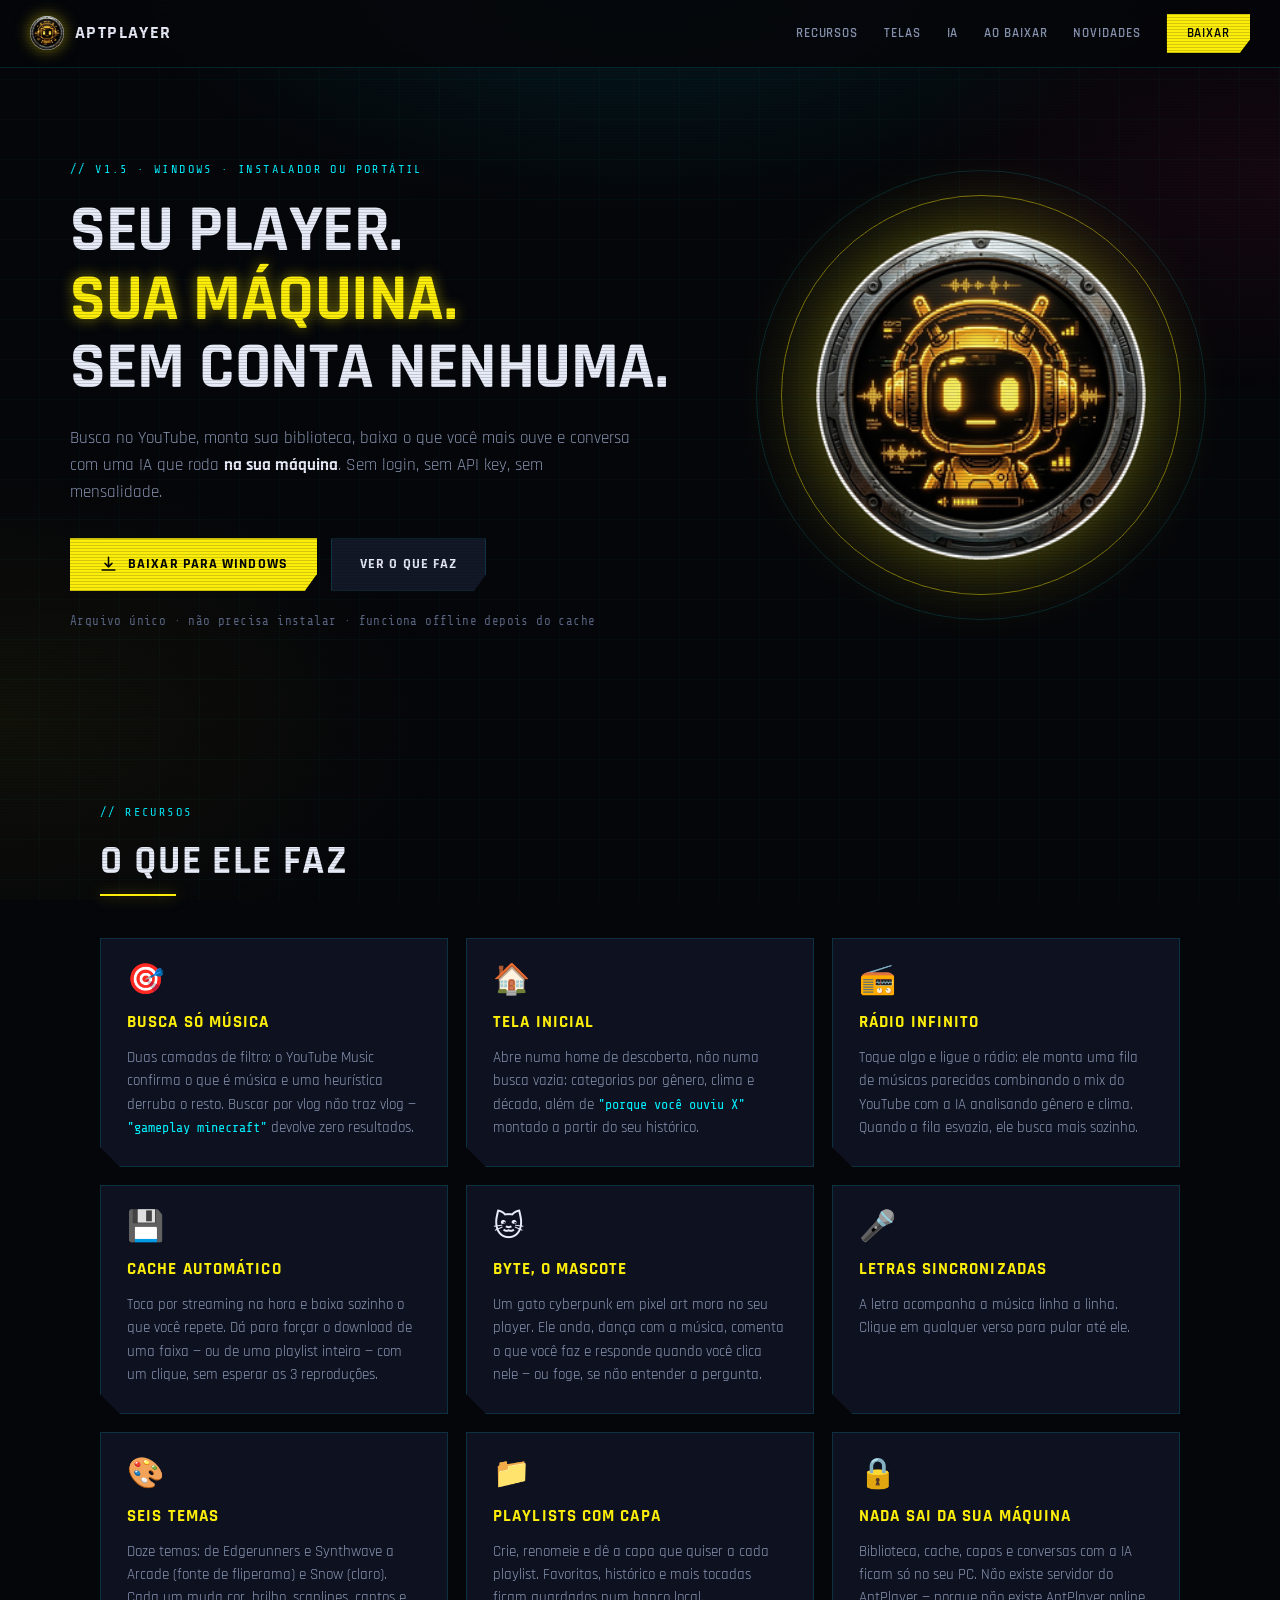
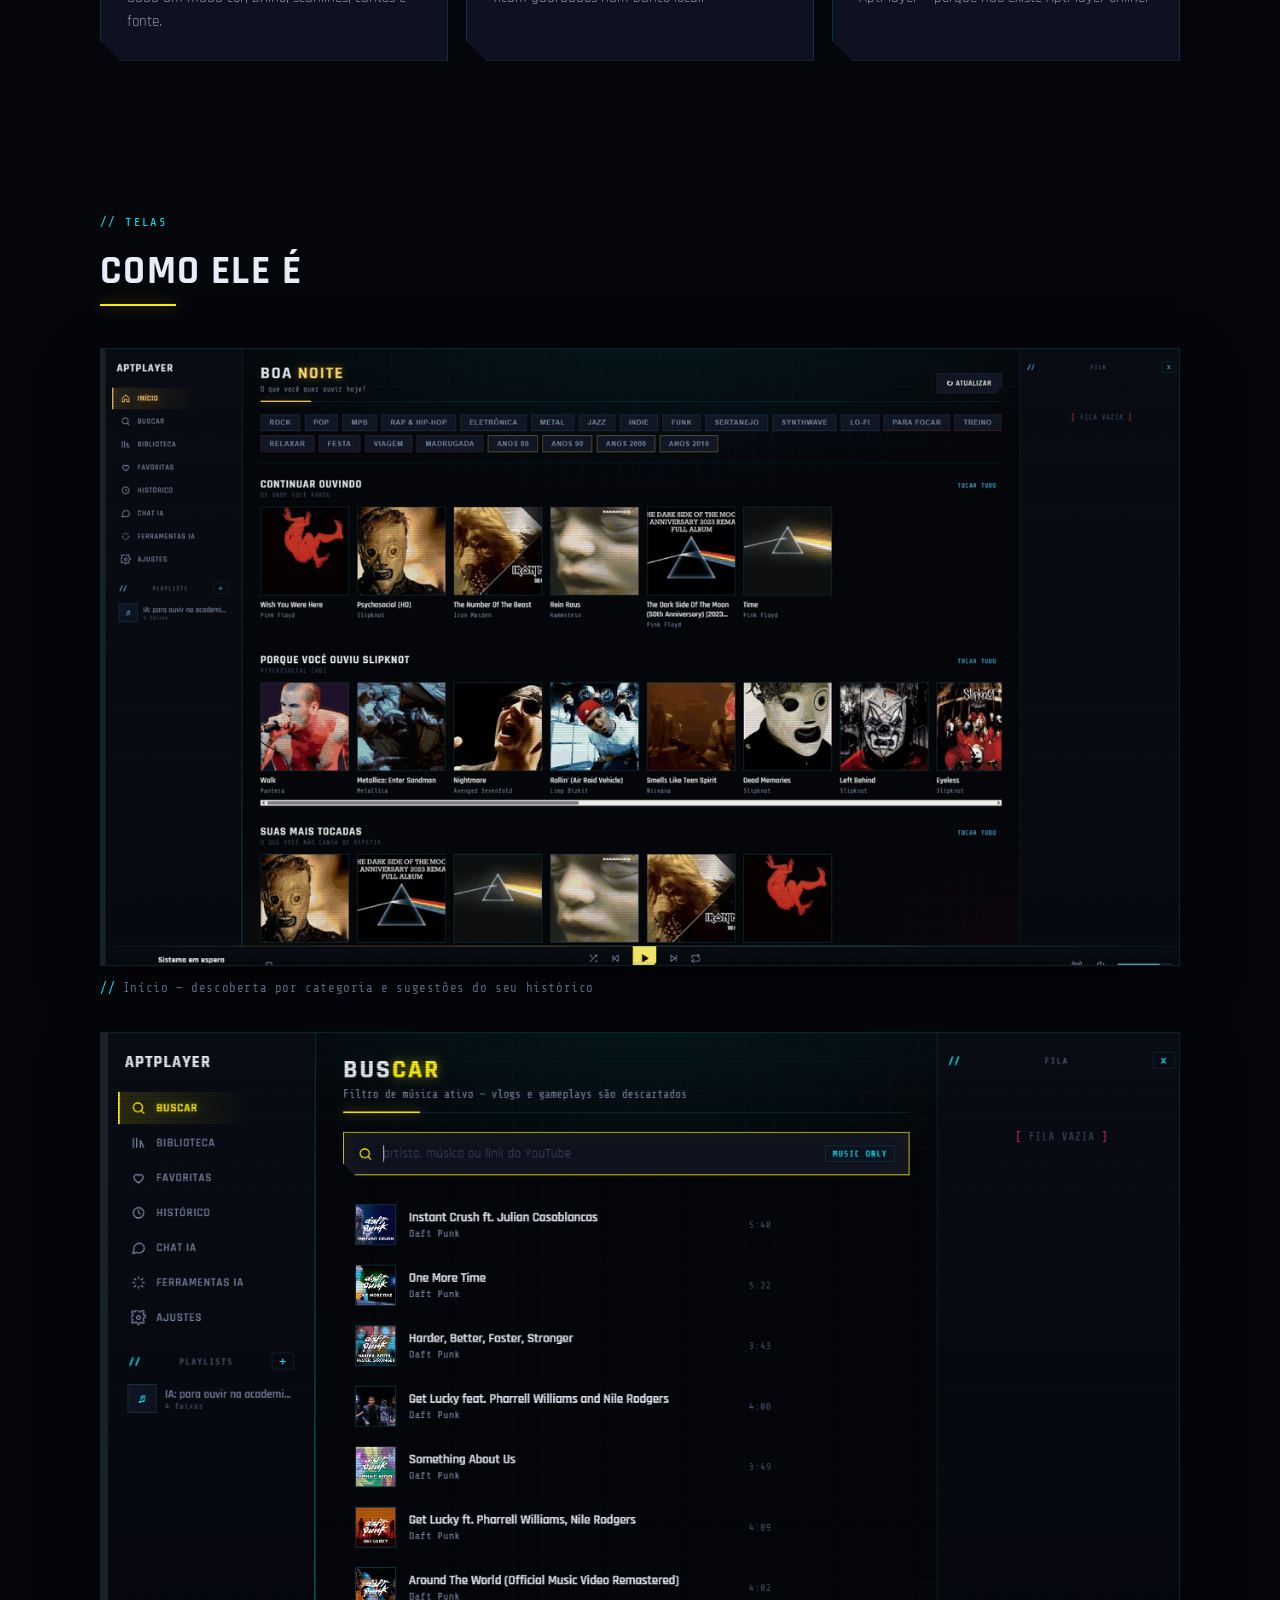
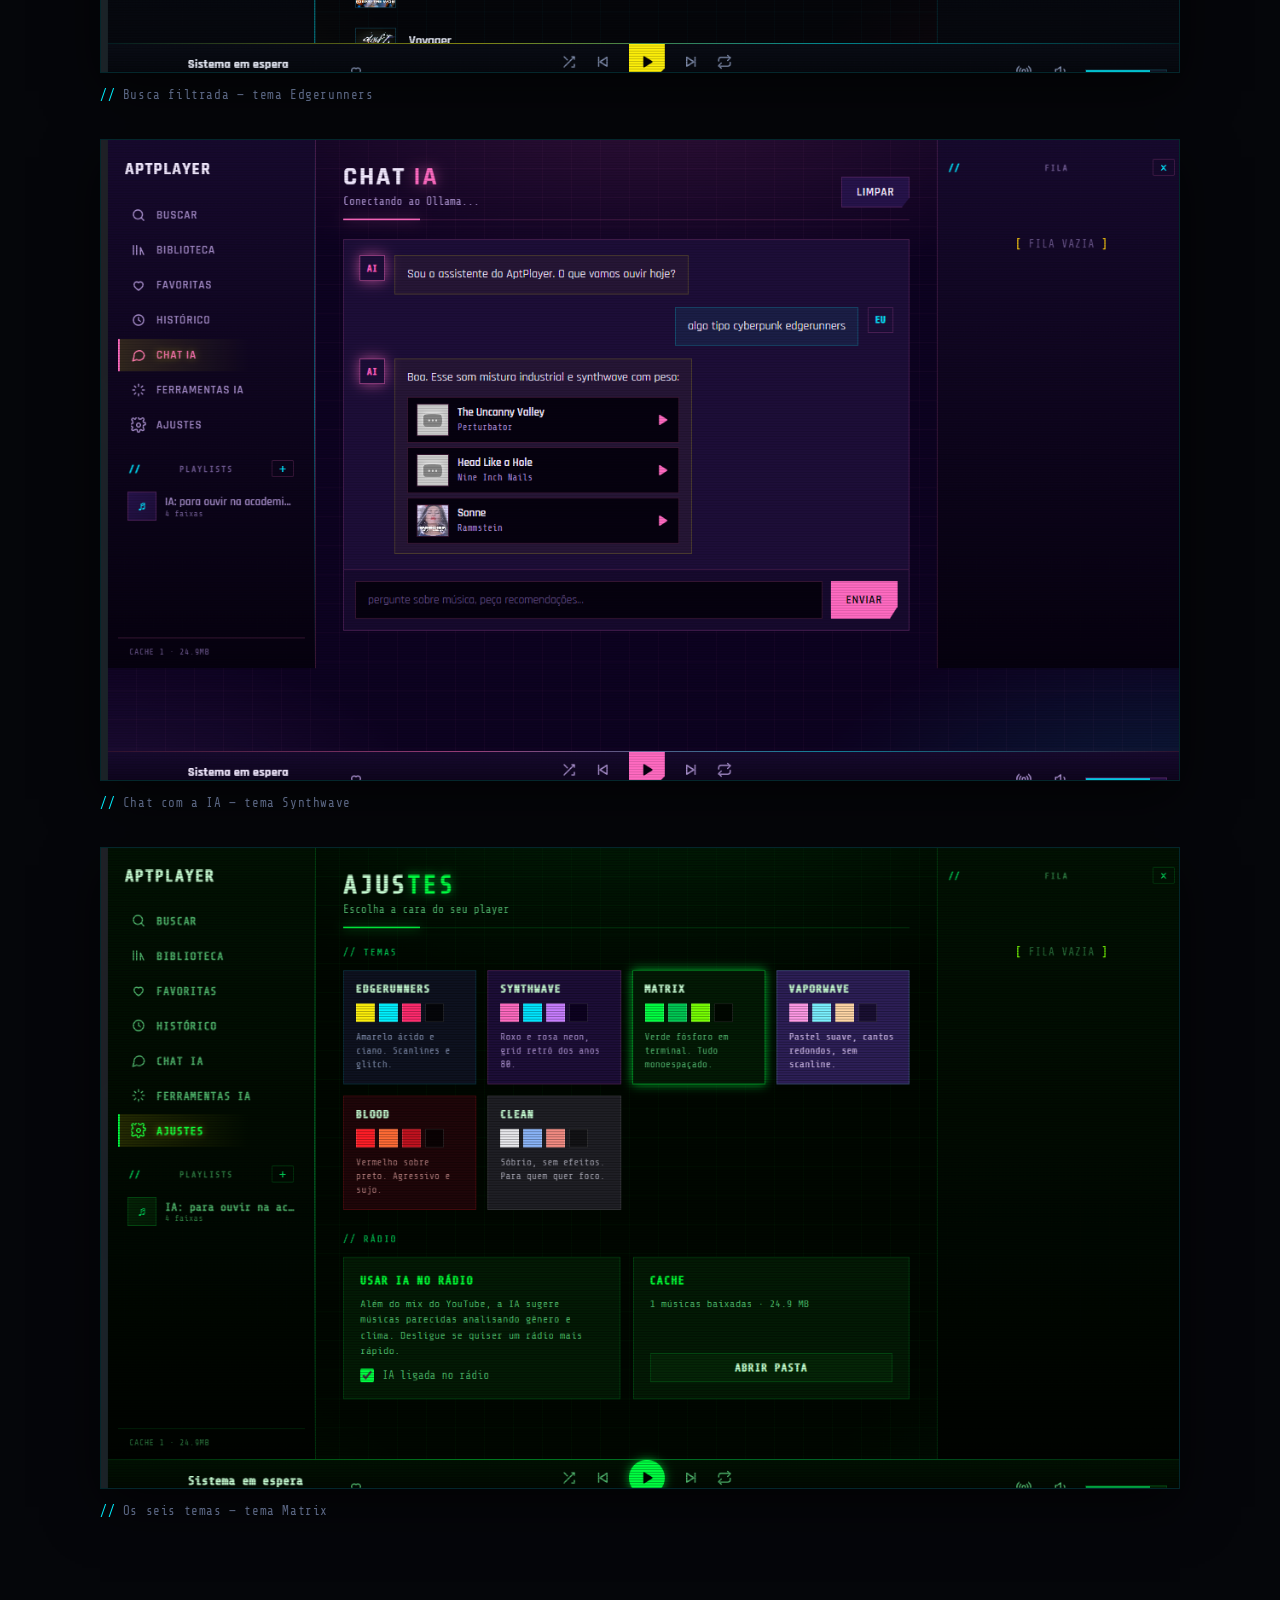
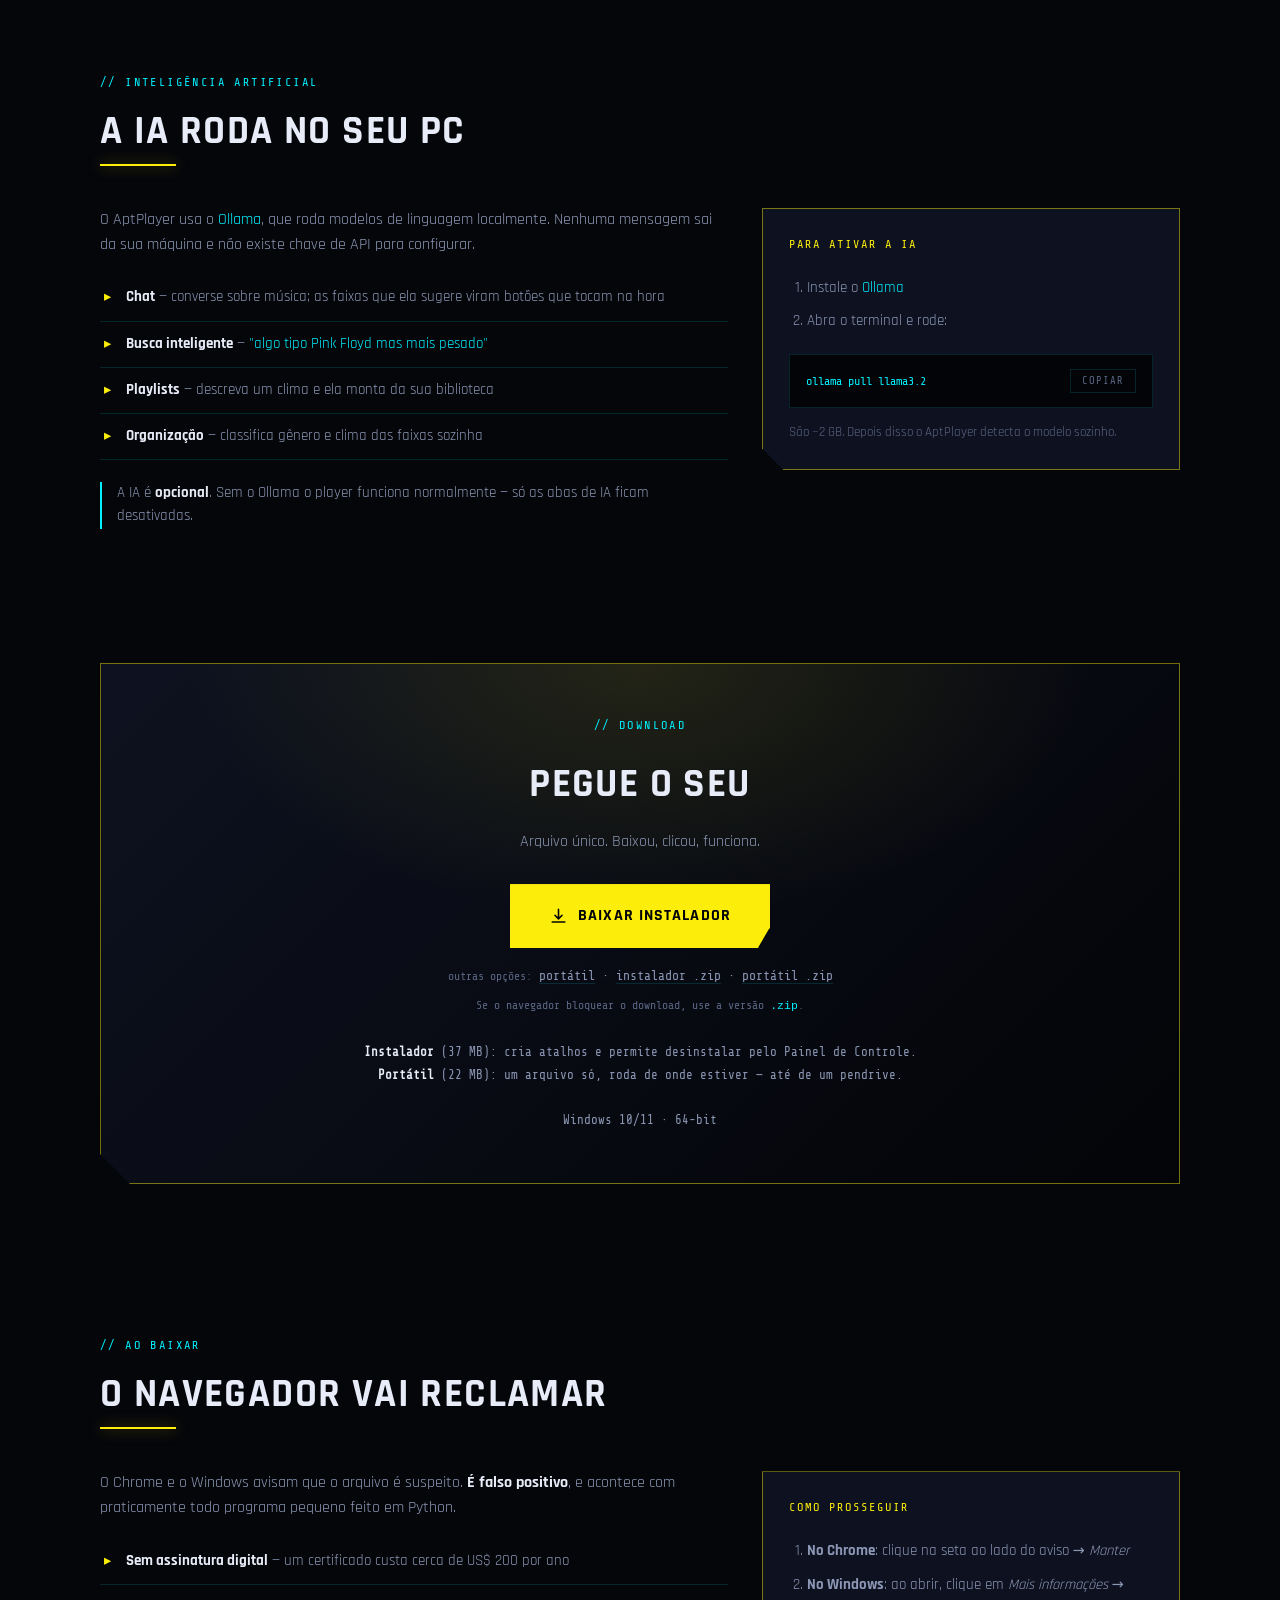
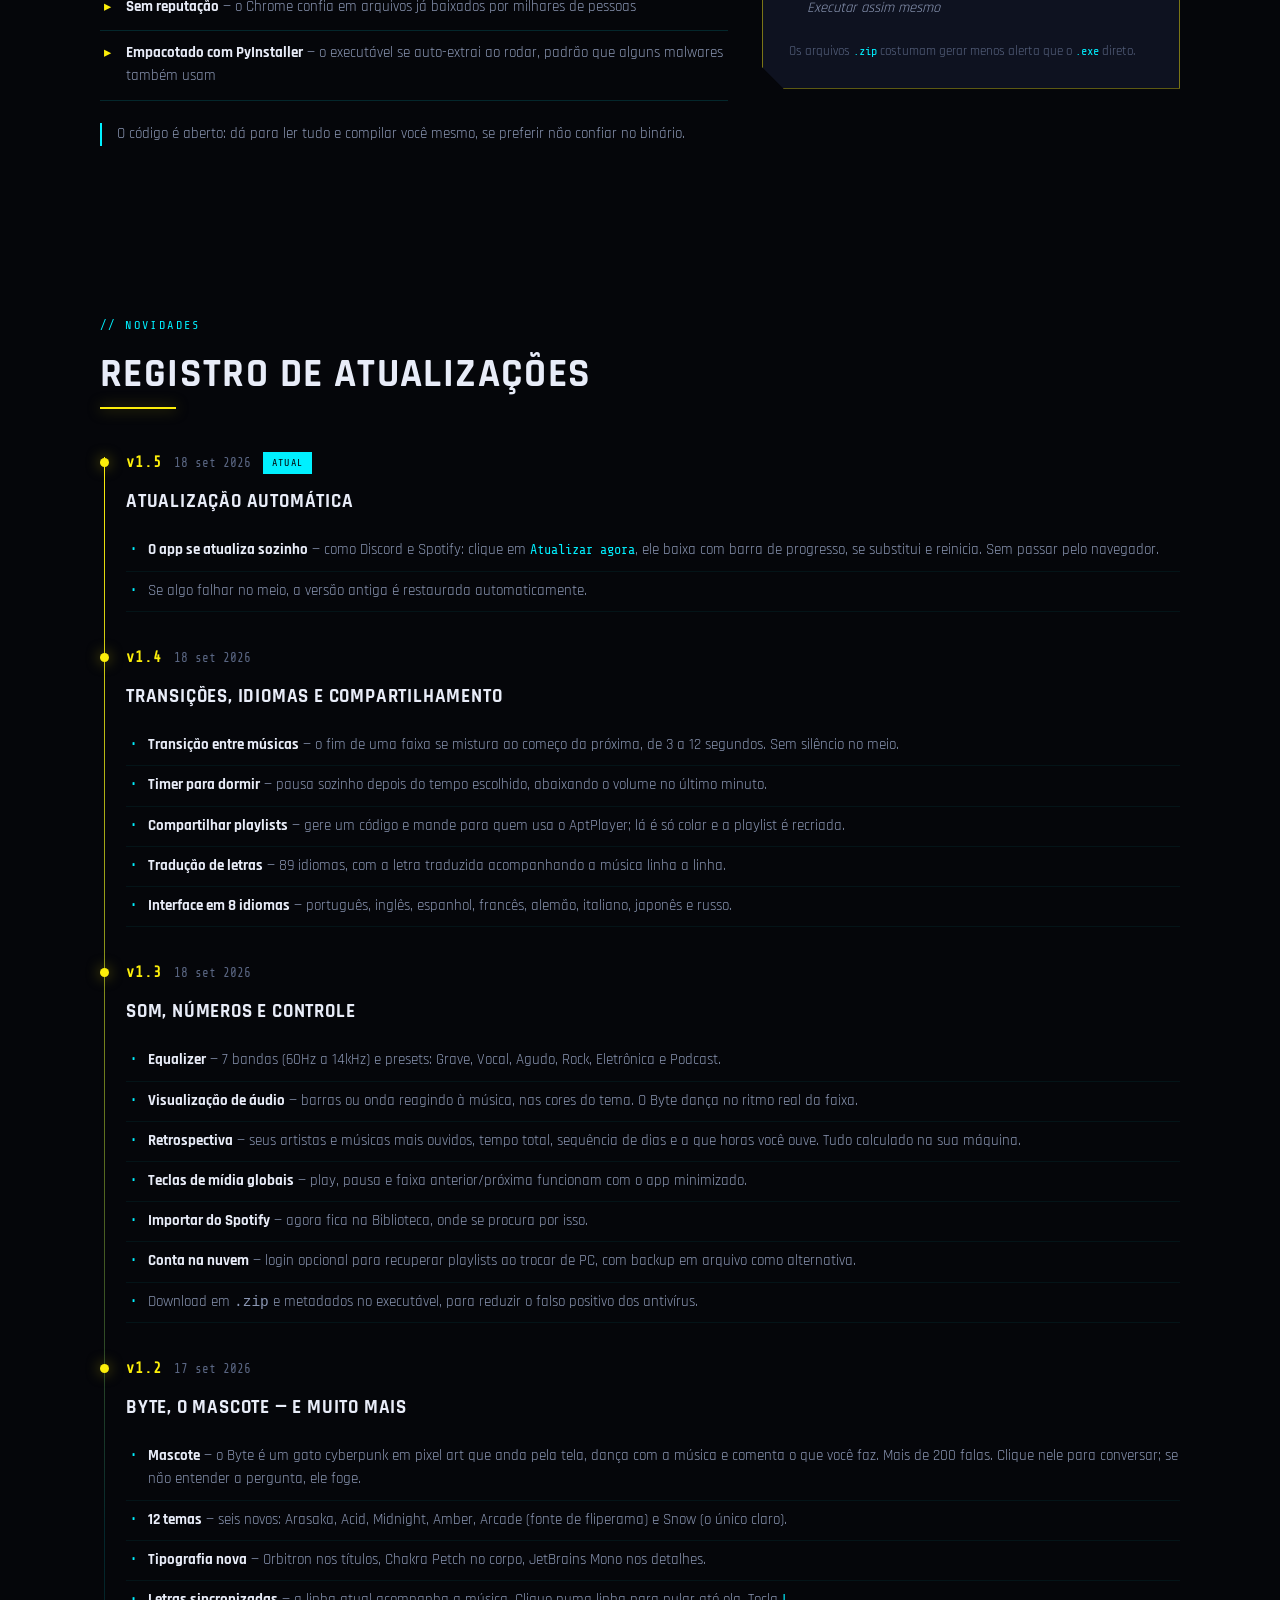
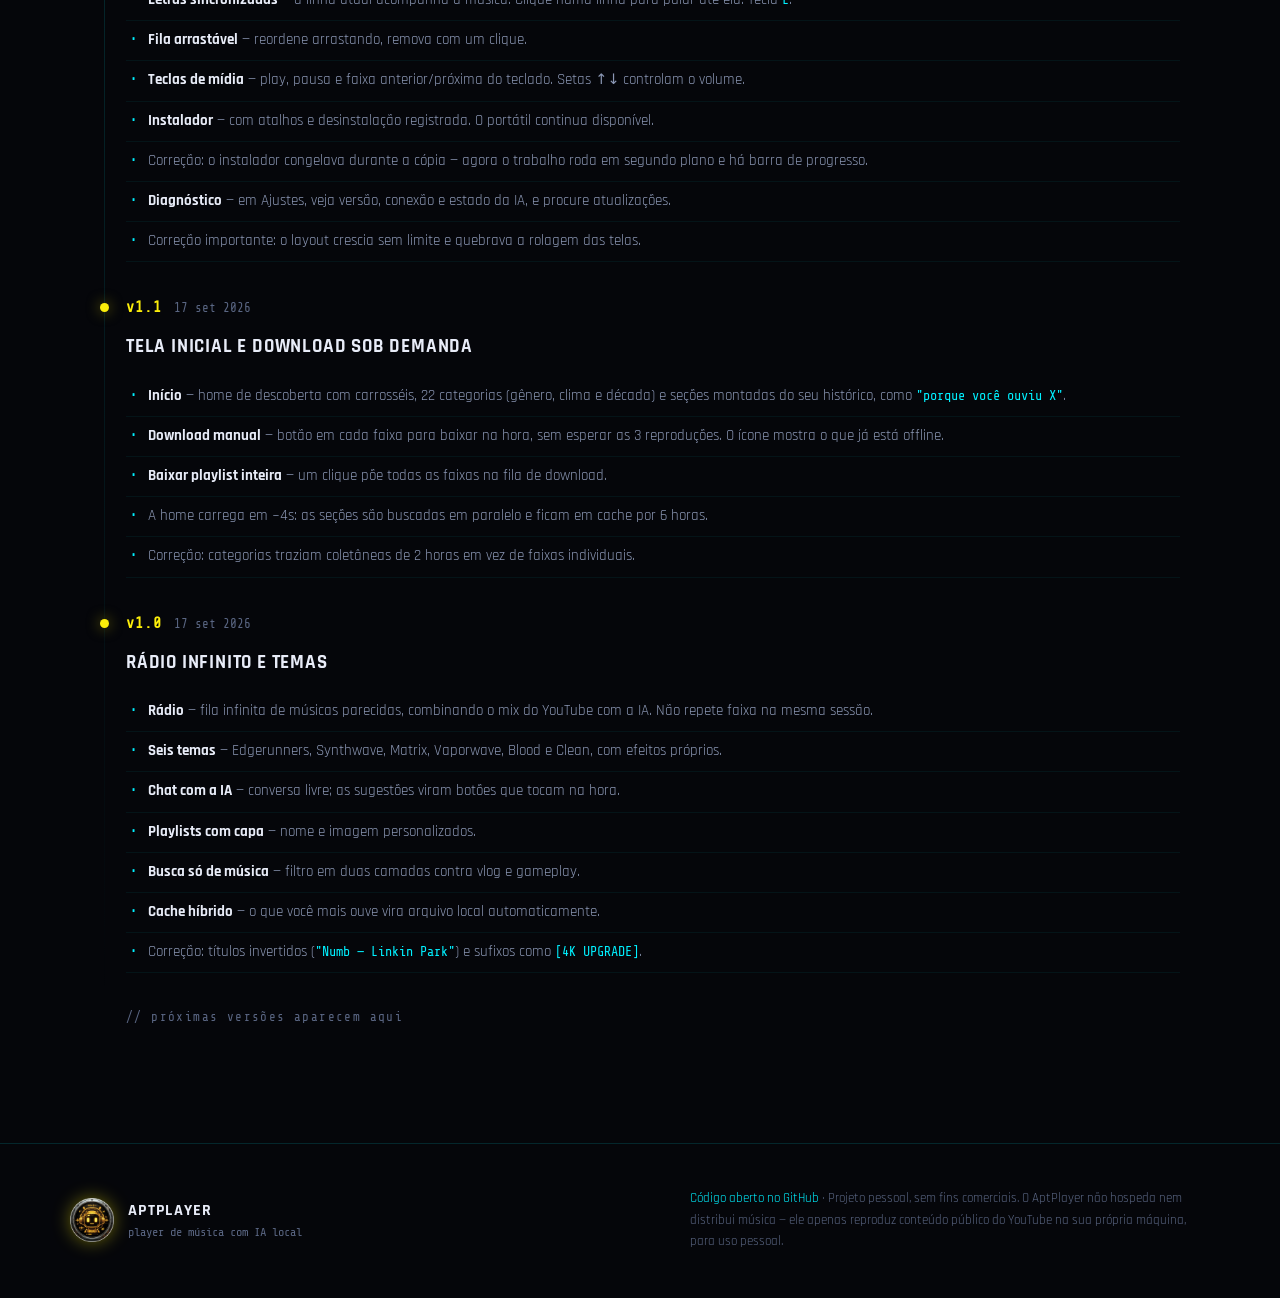
==== site/index.html @ 970a230d "v1.5: atualizacao automatica no proprio app" ====
<!DOCTYPE html>
<html lang="pt-BR">
<head>
<meta charset="UTF-8">
<meta name="viewport" content="width=device-width, initial-scale=1">
<title>AptPlayer — player de música com IA local</title>
<meta name="description" content="Player de música que busca no YouTube, guarda sua biblioteca offline e conversa com uma IA rodando na sua máquina. Sem conta, sem API key, sem mensalidade.">
<meta property="og:title" content="AptPlayer">
<meta property="og:description" content="Player de música com IA local. Sem conta, sem API key, sem mensalidade.">
<meta property="og:image" content="assets/icon.png">
<meta property="og:type" content="website">
<link rel="icon" href="assets/favicon.ico">
<link rel="preconnect" href="https://fonts.googleapis.com">
<link rel="preconnect" href="https://fonts.gstatic.com" crossorigin>
<link href="https://fonts.googleapis.com/css2?family=Rajdhani:wght@400;500;600;700&family=Share+Tech+Mono&display=swap" rel="stylesheet">
<link rel="stylesheet" href="style.css">
</head>
<body>

<div class="scanlines"></div>
<div class="grid-bg"></div>

<!-- ===== NAV ===== -->
<nav class="nav">
  <a class="nav-brand" href="#top">
    <img src="assets/icon.png" alt="">
    <span>AptPlayer</span>
  </a>
  <div class="nav-links">
    <a href="#recursos">Recursos</a>
    <a href="#telas">Telas</a>
    <a href="#ia">IA</a>
    <a href="#avisos">Ao baixar</a>
    <a href="#changelog">Novidades</a>
    <a class="nav-cta" href="AptPlayer.exe" download>Baixar</a>
  </div>
</nav>

<!-- ===== HERO ===== -->
<header class="hero" id="top">
  <div class="hero-inner">
    <div class="hero-text">
      <div class="kicker">// v1.5 · Windows · instalador ou portátil</div>
      <h1>Seu player.<br><span class="hl">Sua máquina.</span><br>Sem conta nenhuma.</h1>
      <p class="lead">
        Busca no YouTube, monta sua biblioteca, baixa o que você mais ouve e
        conversa com uma IA que roda <strong>na sua máquina</strong>.
        Sem login, sem API key, sem mensalidade.
      </p>
      <div class="hero-actions">
        <a class="btn primary" href="AptPlayer.exe" download>
          <svg viewBox="0 0 24 24"><path d="M12 3v12m0 0 4.5-4.5M12 15l-4.5-4.5M4 19h16"/></svg>
          Baixar para Windows
        </a>
        <a class="btn ghost" href="#recursos">Ver o que faz</a>
      </div>
      <div class="hero-meta">
        Arquivo único · não precisa instalar · funciona offline depois do cache
      </div>
    </div>

    <div class="hero-art">
      <img src="assets/icon.png" alt="Ícone do AptPlayer" class="hero-icon">
      <div class="hero-ring"></div>
    </div>
  </div>
</header>

<!-- ===== RECURSOS ===== -->
<section class="section" id="recursos">
  <div class="section-head">
    <div class="kicker">// Recursos</div>
    <h2>O que ele faz</h2>
  </div>

  <div class="cards">
    <article class="card">
      <div class="card-icon">🎯</div>
      <h3>Busca só música</h3>
      <p>
        Duas camadas de filtro: o YouTube Music confirma o que é música e uma
        heurística derruba o resto. Buscar por vlog não traz vlog —
        <em>"gameplay minecraft"</em> devolve zero resultados.
      </p>
    </article>

    <article class="card">
      <div class="card-icon">🏠</div>
      <h3>Tela inicial</h3>
      <p>
        Abre numa home de descoberta, não numa busca vazia: categorias por
        gênero, clima e década, além de <em>"porque você ouviu X"</em> montado
        a partir do seu histórico.
      </p>
    </article>

    <article class="card">
      <div class="card-icon">📻</div>
      <h3>Rádio infinito</h3>
      <p>
        Toque algo e ligue o rádio: ele monta uma fila de músicas parecidas
        combinando o mix do YouTube com a IA analisando gênero e clima.
        Quando a fila esvazia, ele busca mais sozinho.
      </p>
    </article>

    <article class="card">
      <div class="card-icon">💾</div>
      <h3>Cache automático</h3>
      <p>
        Toca por streaming na hora e baixa sozinho o que você repete. Dá para
        forçar o download de uma faixa — ou de uma playlist inteira — com um
        clique, sem esperar as 3 reproduções.
      </p>
    </article>

    <article class="card">
      <div class="card-icon">🐱</div>
      <h3>Byte, o mascote</h3>
      <p>
        Um gato cyberpunk em pixel art mora no seu player. Ele anda, dança com
        a música, comenta o que você faz e responde quando você clica nele —
        ou foge, se não entender a pergunta.
      </p>
    </article>

    <article class="card">
      <div class="card-icon">🎤</div>
      <h3>Letras sincronizadas</h3>
      <p>
        A letra acompanha a música linha a linha. Clique em qualquer verso
        para pular até ele.
      </p>
    </article>

    <article class="card">
      <div class="card-icon">🎨</div>
      <h3>Seis temas</h3>
      <p>
        Doze temas: de Edgerunners e Synthwave a Arcade (fonte de fliperama)
        e Snow (claro). Cada um muda cor, brilho, scanlines, cantos e fonte.
      </p>
    </article>

    <article class="card">
      <div class="card-icon">📁</div>
      <h3>Playlists com capa</h3>
      <p>
        Crie, renomeie e dê a capa que quiser a cada playlist. Favoritas,
        histórico e mais tocadas ficam guardados num banco local.
      </p>
    </article>

    <article class="card">
      <div class="card-icon">🔒</div>
      <h3>Nada sai da sua máquina</h3>
      <p>
        Biblioteca, cache, capas e conversas com a IA ficam só no seu PC.
        Não existe servidor do AptPlayer — porque não existe AptPlayer online.
      </p>
    </article>
  </div>
</section>

<!-- ===== TELAS ===== -->
<section class="section" id="telas">
  <div class="section-head">
    <div class="kicker">// Telas</div>
    <h2>Como ele é</h2>
  </div>

  <div class="shots">
    <figure class="shot">
      <img src="assets/shot-home.png" alt="Tela inicial do AptPlayer" loading="lazy">
      <figcaption>Início — descoberta por categoria e sugestões do seu histórico</figcaption>
    </figure>
    <figure class="shot">
      <img src="assets/shot-search.png" alt="Tela de busca do AptPlayer" loading="lazy">
      <figcaption>Busca filtrada — tema Edgerunners</figcaption>
    </figure>
    <figure class="shot">
      <img src="assets/shot-chat.png" alt="Chat com a IA" loading="lazy">
      <figcaption>Chat com a IA — tema Synthwave</figcaption>
    </figure>
    <figure class="shot">
      <img src="assets/shot-themes.png" alt="Seletor de temas" loading="lazy">
      <figcaption>Os seis temas — tema Matrix</figcaption>
    </figure>
  </div>
</section>

<!-- ===== IA ===== -->
<section class="section" id="ia">
  <div class="section-head">
    <div class="kicker">// Inteligência artificial</div>
    <h2>A IA roda no seu PC</h2>
  </div>

  <div class="split">
    <div class="split-text">
      <p>
        O AptPlayer usa o <a href="https://ollama.com" target="_blank" rel="noopener">Ollama</a>,
        que roda modelos de linguagem localmente. Nenhuma mensagem sai da sua
        máquina e não existe chave de API para configurar.
      </p>
      <ul class="feature-list">
        <li><strong>Chat</strong> — converse sobre música; as faixas que ela sugere viram botões que tocam na hora</li>
        <li><strong>Busca inteligente</strong> — <em>"algo tipo Pink Floyd mas mais pesado"</em></li>
        <li><strong>Playlists</strong> — descreva um clima e ela monta da sua biblioteca</li>
        <li><strong>Organização</strong> — classifica gênero e clima das faixas sozinha</li>
      </ul>
      <p class="note">
        A IA é <strong>opcional</strong>. Sem o Ollama o player funciona normalmente —
        só as abas de IA ficam desativadas.
      </p>
    </div>

    <div class="split-box">
      <div class="box-title">Para ativar a IA</div>
      <ol class="steps">
        <li>Instale o <a href="https://ollama.com" target="_blank" rel="noopener">Ollama</a></li>
        <li>Abra o terminal e rode:</li>
      </ol>
      <div class="code">
        <code>ollama pull llama3.2</code>
        <button class="copy" data-copy="ollama pull llama3.2" title="Copiar">copiar</button>
      </div>
      <p class="box-note">
        São ~2 GB. Depois disso o AptPlayer detecta o modelo sozinho.
      </p>
    </div>
  </div>
</section>

<!-- ===== DOWNLOAD ===== -->
<section class="section download" id="download">
  <div class="dl-box">
    <div class="kicker">// Download</div>
    <h2>Pegue o seu</h2>
    <p>Arquivo único. Baixou, clicou, funciona.</p>
    <a class="btn primary big" href="AptPlayer-Setup.exe" download>
      <svg viewBox="0 0 24 24"><path d="M12 3v12m0 0 4.5-4.5M12 15l-4.5-4.5M4 19h16"/></svg>
      Baixar instalador
    </a>
    <div class="dl-alt">
      <span>outras opções:</span>
      <a href="AptPlayer.exe" download>portátil</a> ·
      <a href="AptPlayer-Setup.zip" download>instalador .zip</a> ·
      <a href="AptPlayer.zip" download>portátil .zip</a>
      <div class="dl-zip-hint">
        Se o navegador bloquear o download, use a versão <code>.zip</code>.
      </div>
    </div>
    <div class="dl-meta">
      <strong>Instalador</strong> (37 MB): cria atalhos e permite desinstalar
      pelo Painel de Controle.<br>
      <strong>Portátil</strong> (22 MB): um arquivo só, roda de onde estiver —
      até de um pendrive.<br><br>
      Windows 10/11 · 64-bit
    </div>
  </div>
</section>

<!-- ===== AVISOS ===== -->
<section class="section" id="avisos">
  <div class="section-head">
    <div class="kicker">// Ao baixar</div>
    <h2>O navegador vai reclamar</h2>
  </div>

  <div class="split">
    <div class="split-text">
      <p>
        O Chrome e o Windows avisam que o arquivo é suspeito. <strong>É falso
        positivo</strong>, e acontece com praticamente todo programa pequeno
        feito em Python.
      </p>
      <ul class="feature-list">
        <li><strong>Sem assinatura digital</strong> — um certificado custa cerca de US$ 200 por ano</li>
        <li><strong>Sem reputação</strong> — o Chrome confia em arquivos já baixados por milhares de pessoas</li>
        <li><strong>Empacotado com PyInstaller</strong> — o executável se auto-extrai ao rodar, padrão que alguns malwares também usam</li>
      </ul>
      <p class="note">
        O código é aberto: dá para ler tudo e compilar você mesmo, se preferir
        não confiar no binário.
      </p>
    </div>

    <div class="split-box">
      <div class="box-title">Como prosseguir</div>
      <ol class="steps">
        <li><strong>No Chrome</strong>: clique na seta ao lado do aviso →
            <em>Manter</em></li>
        <li><strong>No Windows</strong>: ao abrir, clique em
            <em>Mais informações</em> → <em>Executar assim mesmo</em></li>
      </ol>
      <p class="box-note">
        Os arquivos <code>.zip</code> costumam gerar menos alerta que o
        <code>.exe</code> direto.
      </p>
    </div>
  </div>
</section>

<!-- ===== CHANGELOG ===== -->
<section class="section" id="changelog">
  <div class="section-head">
    <div class="kicker">// Novidades</div>
    <h2>Registro de atualizações</h2>
  </div>

  <div class="timeline">

    <article class="entry">
      <div class="entry-mark"></div>
      <div class="entry-body">
        <div class="entry-head">
          <span class="version">v1.5</span>
          <span class="date">18 set 2026</span>
          <span class="badge-new">atual</span>
        </div>
        <h3>Atualização automática</h3>
        <ul>
          <li><strong>O app se atualiza sozinho</strong> — como Discord e Spotify: clique em <em>Atualizar agora</em>, ele baixa com barra de progresso, se substitui e reinicia. Sem passar pelo navegador.</li>
          <li>Se algo falhar no meio, a versão antiga é restaurada automaticamente.</li>
        </ul>
      </div>
    </article>

    <article class="entry">
      <div class="entry-mark"></div>
      <div class="entry-body">
        <div class="entry-head">
          <span class="version">v1.4</span>
          <span class="date">18 set 2026</span>
        </div>
        <h3>Transições, idiomas e compartilhamento</h3>
        <ul>
          <li><strong>Transição entre músicas</strong> — o fim de uma faixa se mistura ao começo da próxima, de 3 a 12 segundos. Sem silêncio no meio.</li>
          <li><strong>Timer para dormir</strong> — pausa sozinho depois do tempo escolhido, abaixando o volume no último minuto.</li>
          <li><strong>Compartilhar playlists</strong> — gere um código e mande para quem usa o AptPlayer; lá é só colar e a playlist é recriada.</li>
          <li><strong>Tradução de letras</strong> — 89 idiomas, com a letra traduzida acompanhando a música linha a linha.</li>
          <li><strong>Interface em 8 idiomas</strong> — português, inglês, espanhol, francês, alemão, italiano, japonês e russo.</li>
        </ul>
      </div>
    </article>

    <article class="entry">
      <div class="entry-mark"></div>
      <div class="entry-body">
        <div class="entry-head">
          <span class="version">v1.3</span>
          <span class="date">18 set 2026</span>
        </div>
        <h3>Som, números e controle</h3>
        <ul>
          <li><strong>Equalizer</strong> — 7 bandas (60Hz a 14kHz) e presets: Grave, Vocal, Agudo, Rock, Eletrônica e Podcast.</li>
          <li><strong>Visualização de áudio</strong> — barras ou onda reagindo à música, nas cores do tema. O Byte dança no ritmo real da faixa.</li>
          <li><strong>Retrospectiva</strong> — seus artistas e músicas mais ouvidos, tempo total, sequência de dias e a que horas você ouve. Tudo calculado na sua máquina.</li>
          <li><strong>Teclas de mídia globais</strong> — play, pausa e faixa anterior/próxima funcionam com o app minimizado.</li>
          <li><strong>Importar do Spotify</strong> — agora fica na Biblioteca, onde se procura por isso.</li>
          <li><strong>Conta na nuvem</strong> — login opcional para recuperar playlists ao trocar de PC, com backup em arquivo como alternativa.</li>
          <li>Download em <code>.zip</code> e metadados no executável, para reduzir o falso positivo dos antivírus.</li>
        </ul>
      </div>
    </article>

    <article class="entry">
      <div class="entry-mark"></div>
      <div class="entry-body">
        <div class="entry-head">
          <span class="version">v1.2</span>
          <span class="date">17 set 2026</span>
        </div>
        <h3>Byte, o mascote — e muito mais</h3>
        <ul>
          <li><strong>Mascote</strong> — o Byte é um gato cyberpunk em pixel art que anda pela tela, dança com a música e comenta o que você faz. Mais de 200 falas. Clique nele para conversar; se não entender a pergunta, ele foge.</li>
          <li><strong>12 temas</strong> — seis novos: Arasaka, Acid, Midnight, Amber, Arcade (fonte de fliperama) e Snow (o único claro).</li>
          <li><strong>Tipografia nova</strong> — Orbitron nos títulos, Chakra Petch no corpo, JetBrains Mono nos detalhes.</li>
          <li><strong>Letras sincronizadas</strong> — a linha atual acompanha a música. Clique numa linha para pular até ela. Tecla <em>L</em>.</li>
          <li><strong>Fila arrastável</strong> — reordene arrastando, remova com um clique.</li>
          <li><strong>Teclas de mídia</strong> — play, pausa e faixa anterior/próxima do teclado. Setas ↑↓ controlam o volume.</li>
          <li><strong>Instalador</strong> — com atalhos e desinstalação registrada. O portátil continua disponível.</li>
          <li>Correção: o instalador congelava durante a cópia — agora o trabalho roda em segundo plano e há barra de progresso.</li>
          <li><strong>Diagnóstico</strong> — em Ajustes, veja versão, conexão e estado da IA, e procure atualizações.</li>
          <li>Correção importante: o layout crescia sem limite e quebrava a rolagem das telas.</li>
        </ul>
      </div>
    </article>

    <article class="entry">
      <div class="entry-mark"></div>
      <div class="entry-body">
        <div class="entry-head">
          <span class="version">v1.1</span>
          <span class="date">17 set 2026</span>
        </div>
        <h3>Tela inicial e download sob demanda</h3>
        <ul>
          <li><strong>Início</strong> — home de descoberta com carrosséis, 22 categorias (gênero, clima e década) e seções montadas do seu histórico, como <em>"porque você ouviu X"</em>.</li>
          <li><strong>Download manual</strong> — botão em cada faixa para baixar na hora, sem esperar as 3 reproduções. O ícone mostra o que já está offline.</li>
          <li><strong>Baixar playlist inteira</strong> — um clique põe todas as faixas na fila de download.</li>
          <li>A home carrega em ~4s: as seções são buscadas em paralelo e ficam em cache por 6 horas.</li>
          <li>Correção: categorias traziam coletâneas de 2 horas em vez de faixas individuais.</li>
        </ul>
      </div>
    </article>

    <article class="entry">
      <div class="entry-mark"></div>
      <div class="entry-body">
        <div class="entry-head">
          <span class="version">v1.0</span>
          <span class="date">17 set 2026</span>
        </div>
        <h3>Rádio infinito e temas</h3>
        <ul>
          <li><strong>Rádio</strong> — fila infinita de músicas parecidas, combinando o mix do YouTube com a IA. Não repete faixa na mesma sessão.</li>
          <li><strong>Seis temas</strong> — Edgerunners, Synthwave, Matrix, Vaporwave, Blood e Clean, com efeitos próprios.</li>
          <li><strong>Chat com a IA</strong> — conversa livre; as sugestões viram botões que tocam na hora.</li>
          <li><strong>Playlists com capa</strong> — nome e imagem personalizados.</li>
          <li><strong>Busca só de música</strong> — filtro em duas camadas contra vlog e gameplay.</li>
          <li><strong>Cache híbrido</strong> — o que você mais ouve vira arquivo local automaticamente.</li>
          <li>Correção: títulos invertidos (<em>"Numb — Linkin Park"</em>) e sufixos como <em>[4K UPGRADE]</em>.</li>
        </ul>
      </div>
    </article>

  </div>

  <p class="soon">// próximas versões aparecem aqui</p>
</section>

<!-- ===== FOOTER ===== -->
<footer class="footer">
  <div class="footer-inner">
    <div class="footer-brand">
      <img src="assets/icon.png" alt="">
      <div>
        <div class="footer-name">AptPlayer</div>
        <div class="footer-tag">player de música com IA local</div>
      </div>
    </div>
    <p class="footer-note">
      <a href="https://github.com/betterdev11312/aptplayer" target="_blank" rel="noopener">Código aberto no GitHub</a> ·

      Projeto pessoal, sem fins comerciais. O AptPlayer não hospeda nem
      distribui música — ele apenas reproduz conteúdo público do YouTube na
      sua própria máquina, para uso pessoal.
    </p>
  </div>
</footer>

<script src="script.js"></script>
</body>
</html>
---- site/style.css ----
/* ============================================================
   AptPlayer — site
   Mesma linguagem visual do app: Cyberpunk / Edgerunners
   ============================================================ */

:root {
  --bg:        #05060a;
  --bg-deep:   #030407;
  --panel:     #0a0d16;
  --panel-2:   #0e1220;
  --elev:      #131828;
  --hover:     #1a2137;

  --yellow:    #fcee0a;
  --cyan:      #00f0ff;
  --magenta:   #ff2a6d;

  --text:      #e8ecf8;
  --text-dim:  #8b97b4;
  --text-faint:#5a6683;

  --line:      rgba(0, 240, 255, .14);
  --line-hot:  rgba(252, 238, 10, .45);

  --glow-y:    0 0 14px rgba(252, 238, 10, .5);
  --glow-c:    0 0 14px rgba(0, 240, 255, .5);

  --font:      "Rajdhani", "Segoe UI", system-ui, sans-serif;
  --mono:      "Share Tech Mono", Consolas, monospace;

  --max:       1140px;
}

* { margin: 0; padding: 0; box-sizing: border-box; }

html { scroll-behavior: smooth; scroll-padding-top: 90px; }

body {
  font-family: var(--font);
  background: var(--bg);
  color: var(--text);
  line-height: 1.6;
  overflow-x: hidden;
  -webkit-font-smoothing: antialiased;
}

svg { width: 20px; height: 20px; fill: none; stroke: currentColor;
      stroke-width: 2; stroke-linecap: round; stroke-linejoin: round; }

a { color: var(--cyan); text-decoration: none; transition: color .15s; }
a:hover { color: var(--yellow); }

/* ---- fundo ---- */
.grid-bg {
  position: fixed; inset: 0; z-index: -2; pointer-events: none;
  background:
    radial-gradient(ellipse 70% 50% at 50% -5%, rgba(0,240,255,.10), transparent 60%),
    radial-gradient(ellipse 50% 40% at 100% 20%, rgba(255,42,109,.07), transparent 60%),
    radial-gradient(ellipse 60% 50% at 0% 80%, rgba(252,238,10,.05), transparent 60%),
    linear-gradient(transparent 97%, rgba(0,240,255,.045) 100%) 0 0 / 100% 40px,
    linear-gradient(90deg, transparent 97%, rgba(0,240,255,.045) 100%) 0 0 / 40px 100%;
}
.scanlines {
  position: fixed; inset: 0; z-index: 999; pointer-events: none;
  background: repeating-linear-gradient(to bottom,
    rgba(0,0,0,0) 0 2px, rgba(0,0,0,.16) 2px 3px);
  mix-blend-mode: multiply;
}

/* ==================== NAV ==================== */
.nav {
  position: sticky; top: 0; z-index: 100;
  display: flex; align-items: center; justify-content: space-between;
  gap: 20px; padding: 14px 30px;
  background: rgba(5, 6, 10, .86);
  backdrop-filter: blur(12px);
  border-bottom: 1px solid var(--line);
}
.nav-brand { display: flex; align-items: center; gap: 11px; color: var(--text); }
.nav-brand img { width: 34px; height: 34px; filter: drop-shadow(0 0 8px rgba(252,238,10,.5)); }
.nav-brand span {
  font-size: 18px; font-weight: 700; letter-spacing: 1.4px; text-transform: uppercase;
}
.nav-links { display: flex; align-items: center; gap: 26px; }
.nav-links a {
  font-size: 13px; font-weight: 600; letter-spacing: .9px;
  text-transform: uppercase; color: var(--text-dim);
}
.nav-links a:hover { color: var(--yellow); }
.nav-cta {
  background: var(--yellow); color: var(--bg-deep) !important;
  padding: 9px 20px; box-shadow: var(--glow-y);
  clip-path: polygon(0 0, 100% 0, 100% 66%, calc(100% - 10px) 100%, 0 100%);
  transition: background .15s, box-shadow .15s;
}
.nav-cta:hover { background: #fff45a; box-shadow: 0 0 22px rgba(252,238,10,.85); }

/* ==================== HERO ==================== */
.hero { padding: 92px 30px 96px; }
.hero-inner {
  max-width: var(--max); margin: 0 auto;
  display: grid; grid-template-columns: 1.15fr .85fr;
  gap: 60px; align-items: center;
}

.kicker {
  font-family: var(--mono); font-size: 12px; color: var(--cyan);
  letter-spacing: 2.4px; text-transform: uppercase; margin-bottom: 18px;
}

.hero h1 {
  font-size: clamp(38px, 5.4vw, 66px); font-weight: 700;
  line-height: 1.04; letter-spacing: -.5px; text-transform: uppercase;
  margin-bottom: 22px;
}
.hl { color: var(--yellow); text-shadow: var(--glow-y); }

.lead {
  font-size: 17px; color: var(--text-dim); max-width: 560px; margin-bottom: 32px;
}
.lead strong { color: var(--text); }

.hero-actions { display: flex; gap: 14px; flex-wrap: wrap; margin-bottom: 20px; }

.btn {
  display: inline-flex; align-items: center; gap: 10px;
  padding: 14px 28px; font-size: 14px; font-weight: 700;
  letter-spacing: 1.1px; text-transform: uppercase;
  border: 1px solid var(--line); cursor: pointer;
  clip-path: polygon(0 0, 100% 0, 100% 68%, calc(100% - 12px) 100%, 0 100%);
  transition: all .16s;
}
.btn.primary {
  background: var(--yellow); color: var(--bg-deep) !important;
  border-color: var(--yellow); box-shadow: var(--glow-y);
}
.btn.primary:hover {
  background: #fff45a; border-color: #fff45a;
  box-shadow: 0 0 26px rgba(252,238,10,.9); transform: translateY(-2px);
}
.btn.ghost { background: var(--elev); color: var(--text) !important; }
.btn.ghost:hover {
  border-color: var(--cyan); color: var(--cyan) !important; box-shadow: var(--glow-c);
}
.btn.big { padding: 18px 38px; font-size: 16px; }
.btn svg { width: 19px; height: 19px; }

.hero-meta {
  font-family: var(--mono); font-size: 12.5px; color: var(--text-faint);
  letter-spacing: .4px;
}

.hero-art { position: relative; display: grid; place-items: center; }
.hero-icon {
  width: min(330px, 78%); position: relative; z-index: 2;
  filter: drop-shadow(0 0 40px rgba(252,238,10,.4));
  animation: float 6s ease-in-out infinite;
}
@keyframes float {
  0%, 100% { transform: translateY(0); }
  50% { transform: translateY(-14px); }
}
.hero-ring {
  position: absolute; width: min(400px, 92%); aspect-ratio: 1;
  border: 1px solid var(--line-hot); border-radius: 50%;
  animation: spin 26s linear infinite;
}
.hero-ring::before, .hero-ring::after {
  content: ""; position: absolute; border-radius: 50%;
  border: 1px solid var(--line);
}
.hero-ring::before { inset: -26px; }
.hero-ring::after  { inset: 30px; border-style: dashed; opacity: .5; }
@keyframes spin { to { transform: rotate(360deg); } }

/* ==================== SEÇÕES ==================== */
.section { padding: 76px 30px; max-width: var(--max); margin: 0 auto; }
.section-head { margin-bottom: 42px; }
.section-head h2 {
  font-size: clamp(28px, 3.6vw, 40px); font-weight: 700;
  text-transform: uppercase; letter-spacing: 1.4px; line-height: 1.1;
  position: relative; display: inline-block; padding-bottom: 12px;
}
.section-head h2::after {
  content: ""; position: absolute; left: 0; bottom: 0; width: 76px; height: 2px;
  background: var(--yellow); box-shadow: var(--glow-y);
}

/* ---- cards ---- */
.cards {
  display: grid; grid-template-columns: repeat(auto-fit, minmax(290px, 1fr));
  gap: 18px;
}
.card {
  background: var(--panel-2); border: 1px solid var(--line);
  padding: 26px; transition: all .18s;
  clip-path: polygon(0 0, 100% 0, 100% 100%, 20px 100%, 0 calc(100% - 20px));
}
.card:hover {
  border-color: var(--line-hot); transform: translateY(-4px);
  box-shadow: 0 10px 34px rgba(0,0,0,.5), 0 0 22px rgba(252,238,10,.12);
}
.card-icon { font-size: 30px; margin-bottom: 14px; line-height: 1; }
.card h3 {
  font-size: 17px; font-weight: 700; color: var(--yellow);
  text-transform: uppercase; letter-spacing: 1.1px; margin-bottom: 11px;
}
.card p { font-size: 14.5px; color: var(--text-dim); }
.card em { color: var(--cyan); font-style: normal; font-family: var(--mono); font-size: 13.5px; }

/* ---- screenshots ---- */
.shots { display: flex; flex-direction: column; gap: 34px; }
.shot { position: relative; }
.shot img {
  width: 100%; display: block;
  border: 1px solid var(--line);
  box-shadow: 0 18px 50px rgba(0,0,0,.6);
  transition: border-color .2s, transform .2s;
}
.shot:hover img { border-color: var(--line-hot); transform: scale(1.008); }
.shot figcaption {
  margin-top: 12px; font-family: var(--mono); font-size: 12.5px;
  color: var(--text-faint); letter-spacing: .6px;
}
.shot figcaption::before { content: "// "; color: var(--cyan); }

/* ---- split (IA) ---- */
.split {
  display: grid; grid-template-columns: 1.2fr .8fr; gap: 34px; align-items: start;
}
.split-text p { color: var(--text-dim); font-size: 15.5px; margin-bottom: 18px; }
.split-text strong { color: var(--text); }
.note {
  border-left: 2px solid var(--cyan); padding-left: 15px;
  font-size: 14.5px !important;
}

.feature-list { list-style: none; margin-bottom: 22px; }
.feature-list li {
  padding: 11px 0 11px 26px; position: relative;
  border-bottom: 1px solid var(--line); color: var(--text-dim); font-size: 14.5px;
}
.feature-list li::before {
  content: "▸"; position: absolute; left: 4px; color: var(--yellow);
}
.feature-list strong { color: var(--text); }
.feature-list em { color: var(--cyan); font-style: normal; }

.split-box {
  background: var(--panel-2); border: 1px solid var(--line-hot); padding: 26px;
  clip-path: polygon(0 0, 100% 0, 100% 100%, 22px 100%, 0 calc(100% - 22px));
}
.box-title {
  font-family: var(--mono); font-size: 12px; color: var(--yellow);
  letter-spacing: 2px; text-transform: uppercase; margin-bottom: 18px;
}
.steps { margin-left: 18px; color: var(--text-dim); font-size: 14.5px; margin-bottom: 16px; }
.steps li { padding: 5px 0; }
.steps::marker { color: var(--yellow); }

.code {
  display: flex; align-items: center; justify-content: space-between; gap: 12px;
  background: var(--bg-deep); border: 1px solid var(--line);
  padding: 14px 16px; margin-bottom: 14px;
}
.code code {
  font-family: var(--mono); font-size: 14px; color: var(--cyan);
  user-select: all; word-break: break-all;
}
.copy {
  background: none; border: 1px solid var(--line); color: var(--text-faint);
  font-family: var(--mono); font-size: 10.5px; letter-spacing: 1px;
  text-transform: uppercase; padding: 5px 11px; cursor: pointer;
  flex-shrink: 0; transition: all .15s;
}
.copy:hover { border-color: var(--yellow); color: var(--yellow); }
.copy.done { border-color: var(--yellow); color: var(--yellow); }

.box-note { font-size: 13px; color: var(--text-faint); }

/* ---- download ---- */
.download { padding-top: 40px; }
.dl-box {
  background: linear-gradient(135deg, var(--panel-2), var(--bg-deep));
  border: 1px solid var(--line-hot); padding: 52px 40px;
  text-align: center; position: relative; overflow: hidden;
  clip-path: polygon(0 0, 100% 0, 100% 100%, 30px 100%, 0 calc(100% - 30px));
}
.dl-box::before {
  content: ""; position: absolute; inset: 0; pointer-events: none;
  background: radial-gradient(ellipse 60% 70% at 50% 0%, rgba(252,238,10,.10), transparent 70%);
}
.dl-box > * { position: relative; }
.dl-box h2 {
  font-size: clamp(28px, 3.6vw, 40px); font-weight: 700;
  text-transform: uppercase; letter-spacing: 1.4px; margin-bottom: 12px;
}
.dl-box > p { color: var(--text-dim); margin-bottom: 30px; font-size: 16px; }
.dl-meta {
  margin-top: 26px; font-family: var(--mono); font-size: 12.5px;
  color: var(--text-dim); line-height: 1.8;
}
.dl-meta .dim { color: var(--text-faint); font-size: 12px; }
.dl-meta em { color: var(--cyan); font-style: normal; }

/* ---- changelog ---- */
.timeline { position: relative; padding-left: 26px; }
.timeline::before {
  content: ""; position: absolute; left: 4px; top: 6px; bottom: 6px; width: 1px;
  background: linear-gradient(180deg, var(--yellow), var(--line), transparent);
}
.entry { position: relative; padding-bottom: 34px; }
.entry-mark {
  position: absolute; left: -26px; top: 7px;
  width: 9px; height: 9px; background: var(--yellow);
  box-shadow: var(--glow-y); border-radius: 50%;
}
.entry-head { display: flex; align-items: center; gap: 12px; margin-bottom: 12px; flex-wrap: wrap; }
.version {
  font-family: var(--mono); font-size: 15px; font-weight: 700; color: var(--yellow);
  letter-spacing: 1px;
}
.date { font-family: var(--mono); font-size: 12.5px; color: var(--text-faint); }
.badge-new {
  font-family: var(--mono); font-size: 10px; letter-spacing: 1.2px;
  text-transform: uppercase; color: var(--bg-deep); background: var(--cyan);
  padding: 3px 9px;
}
.entry h3 {
  font-size: 19px; font-weight: 700; margin-bottom: 14px;
  text-transform: uppercase; letter-spacing: .8px;
}
.entry ul { list-style: none; }
.entry li {
  padding: 8px 0 8px 22px; position: relative;
  color: var(--text-dim); font-size: 14.5px;
  border-bottom: 1px solid rgba(0,240,255,.06);
}
.entry li::before { content: "·"; position: absolute; left: 6px; color: var(--cyan); font-weight: 700; }
.entry strong { color: var(--text); }
.entry em { color: var(--cyan); font-style: normal; font-family: var(--mono); font-size: 13.5px; }

.soon {
  font-family: var(--mono); font-size: 12.5px; color: var(--text-faint);
  letter-spacing: 1.4px; padding-left: 26px;
}

/* ---- footer ---- */
.footer { border-top: 1px solid var(--line); padding: 44px 30px; margin-top: 40px; }
.footer-inner {
  max-width: var(--max); margin: 0 auto;
  display: flex; align-items: center; justify-content: space-between;
  gap: 34px; flex-wrap: wrap;
}
.footer-brand { display: flex; align-items: center; gap: 14px; }
.footer-brand img { width: 44px; height: 44px; filter: drop-shadow(0 0 9px rgba(252,238,10,.4)); }
.footer-name {
  font-size: 16px; font-weight: 700; text-transform: uppercase; letter-spacing: 1.3px;
}
.footer-tag { font-family: var(--mono); font-size: 12px; color: var(--text-faint); }
.footer-note {
  font-size: 12.5px; color: var(--text-faint); max-width: 520px; line-height: 1.7;
}

/* ==================== RESPONSIVO ==================== */
@media (max-width: 900px) {
  .hero-inner { grid-template-columns: 1fr; gap: 44px; }
  .hero-art { order: -1; }
  .hero-icon { width: min(220px, 60%); }
  .hero-ring { width: min(270px, 74%); }
  .split { grid-template-columns: 1fr; }
  .nav-links a:not(.nav-cta) { display: none; }
  .section { padding: 54px 22px; }
  .hero { padding: 54px 22px 64px; }
  .dl-box { padding: 40px 24px; }
}

@media (max-width: 520px) {
  .nav { padding: 12px 18px; }
  .btn { width: 100%; justify-content: center; }
  .hero-actions { flex-direction: column; }
  .footer-inner { flex-direction: column; align-items: flex-start; }
}

@media (prefers-reduced-motion: reduce) {
  * { animation: none !important; transition: none !important; }
  html { scroll-behavior: auto; }
}


/* duas opções de download lado a lado */
.dl-options { display: flex; gap: 14px; justify-content: center; flex-wrap: wrap; }
.dl-meta strong { color: var(--text); }
@media (max-width: 520px) { .dl-options { flex-direction: column; } }


.dl-alt {
  margin-top: 14px; font-family: var(--mono); font-size: 12px;
  color: var(--text-faint);
}
.dl-alt a { color: var(--text-dim); }
.dl-alt a:hover { color: var(--yellow); }
.split-box code {
  font-family: var(--mono); font-size: 12px; color: var(--cyan);
}


.dl-alt { margin-top: 18px; font-size: 13px; color: var(--text-dim); }
.dl-alt span { font-family: var(--mono); font-size: 11.5px; color: var(--text-faint); }
.dl-alt a { color: var(--text-dim); border-bottom: 1px solid var(--line); }
.dl-alt a:hover { color: var(--yellow); border-color: var(--line-hot); }
.dl-zip-hint {
  margin-top: 10px; font-size: 11.5px; color: var(--text-faint);
  font-family: var(--mono);
}
.dl-zip-hint code { color: var(--cyan); }
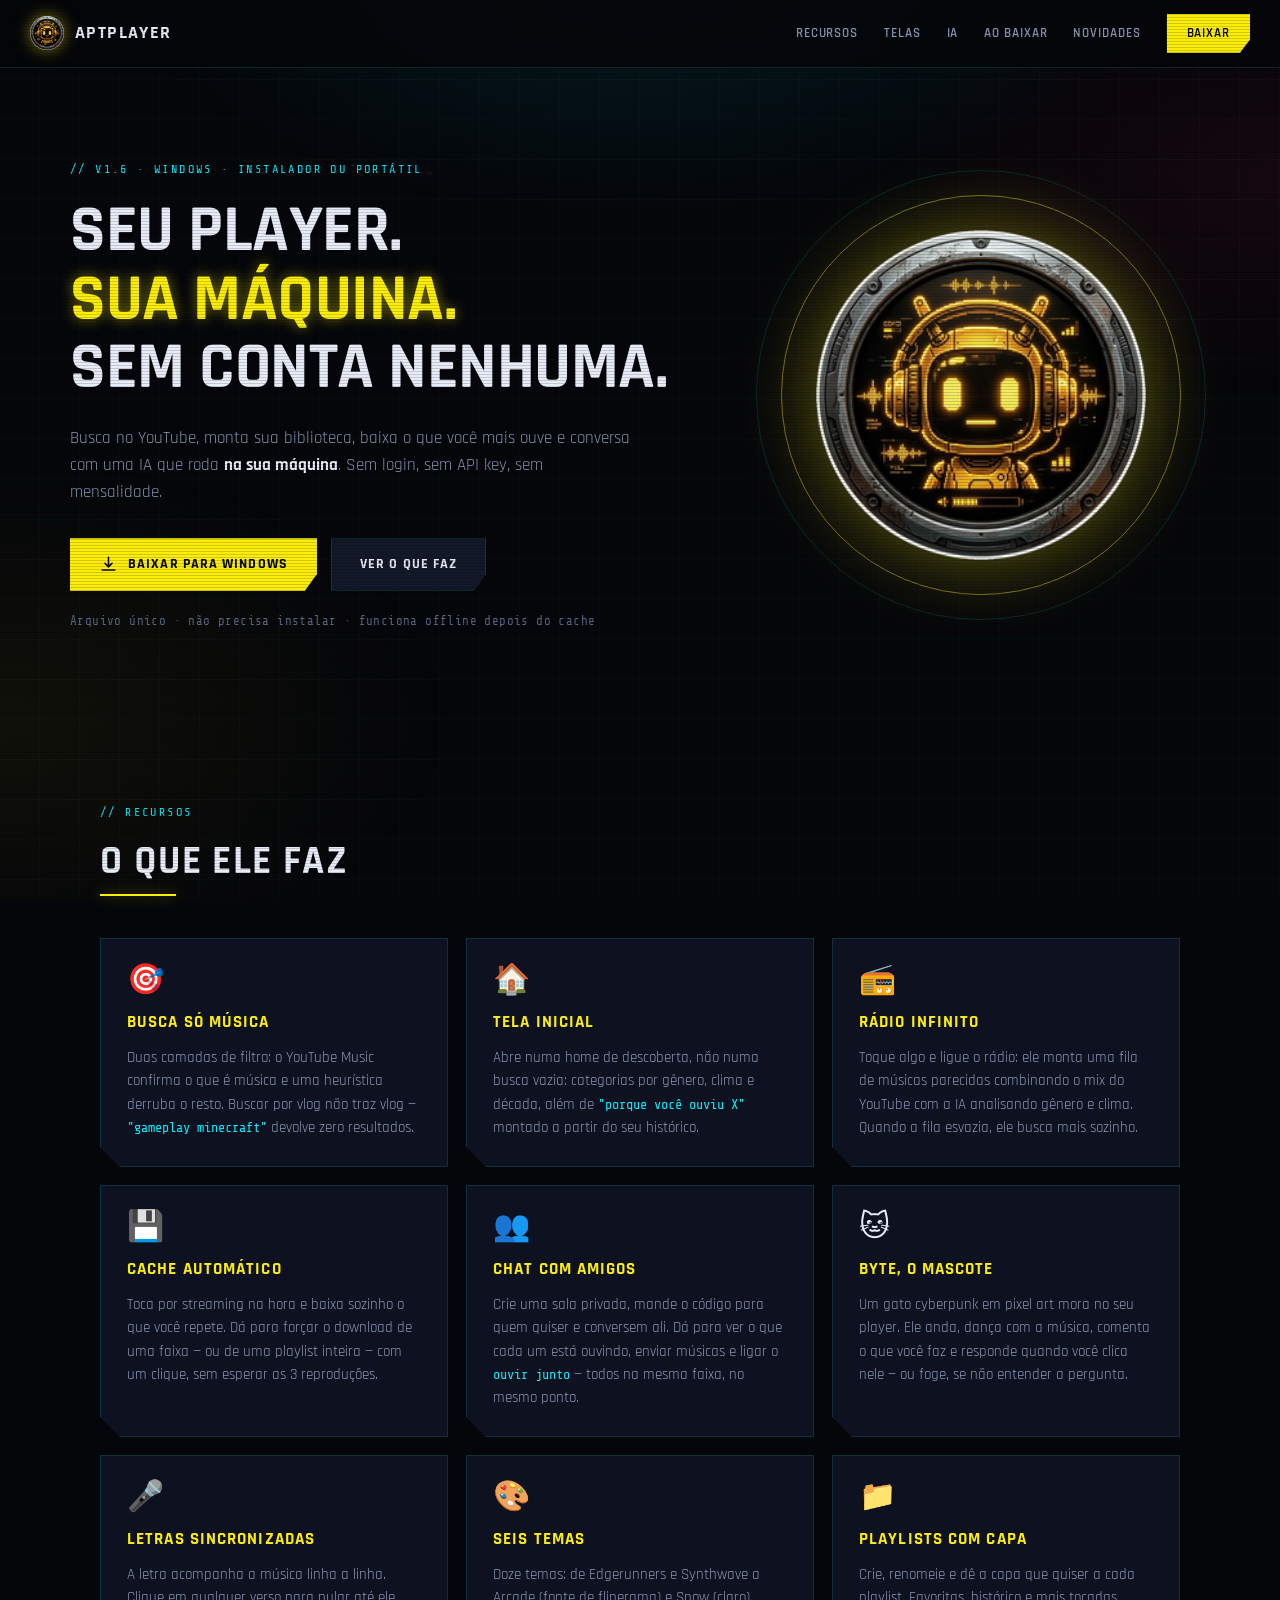
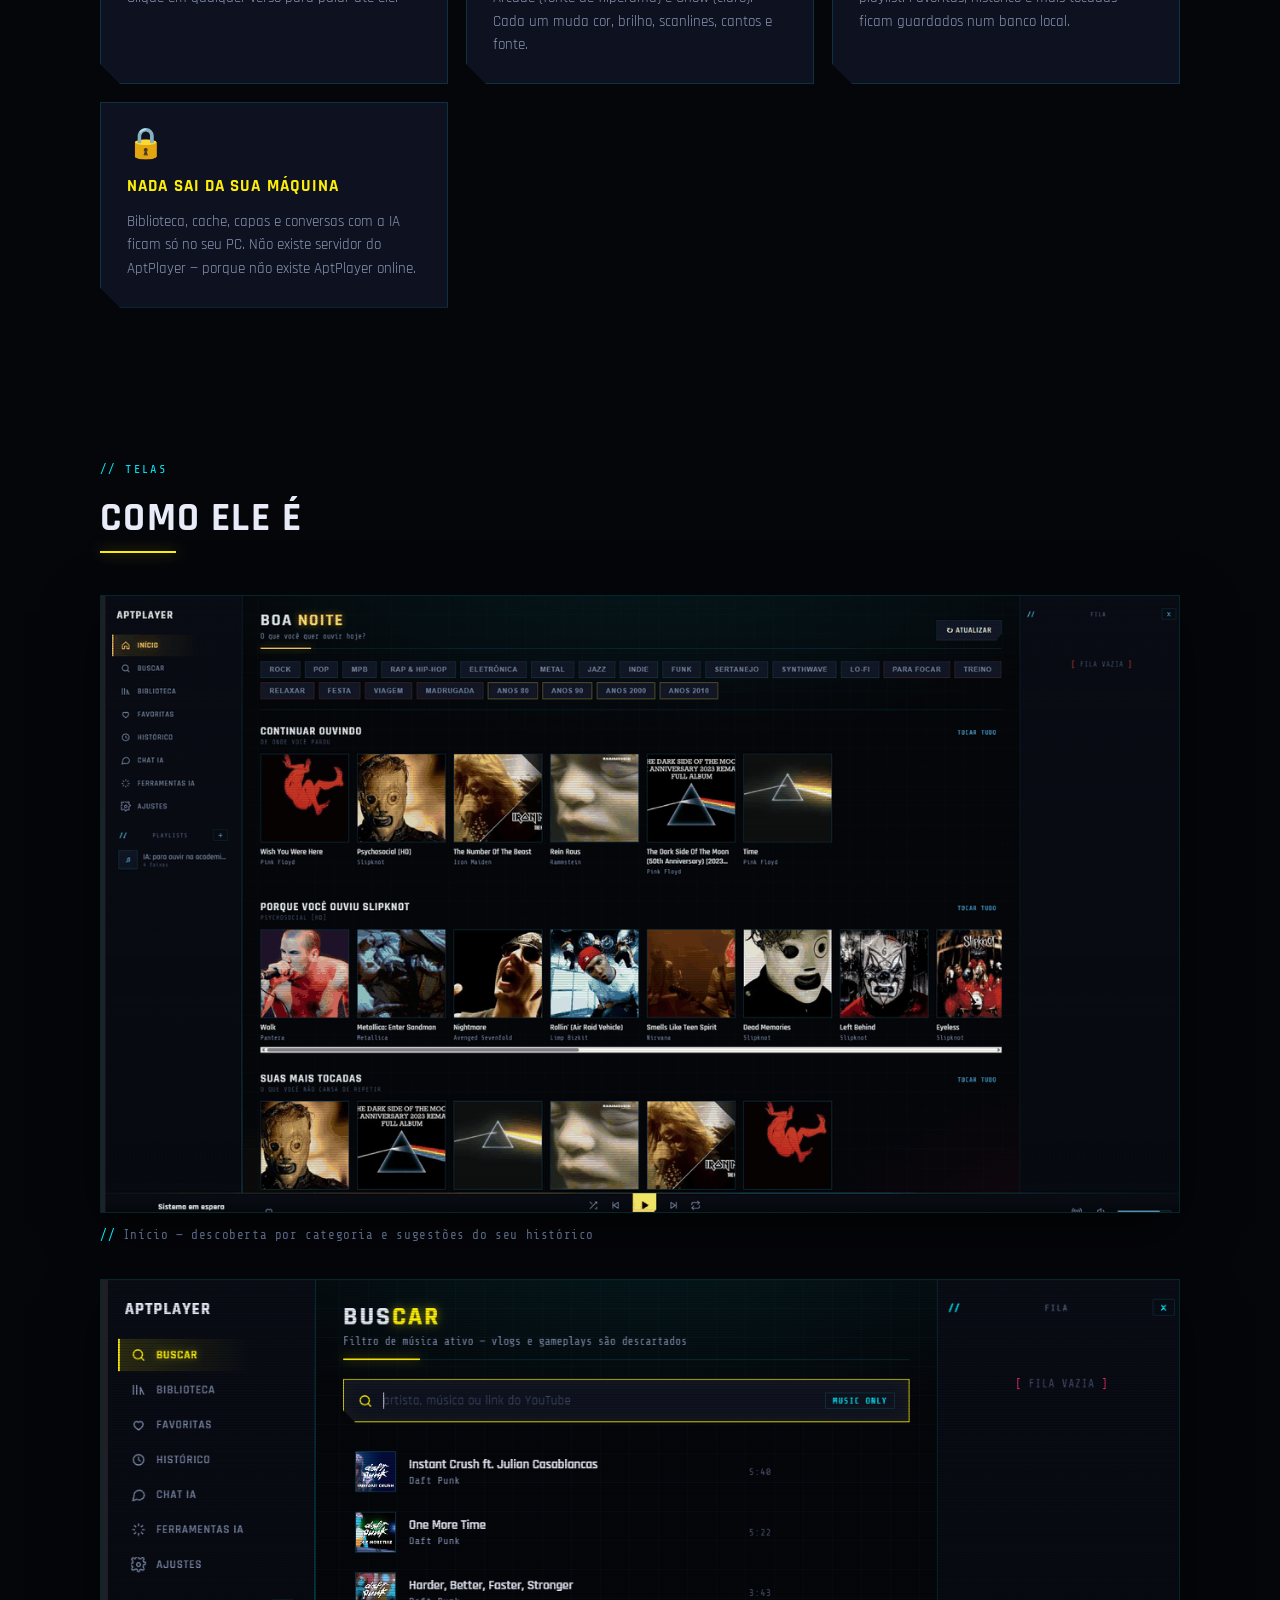
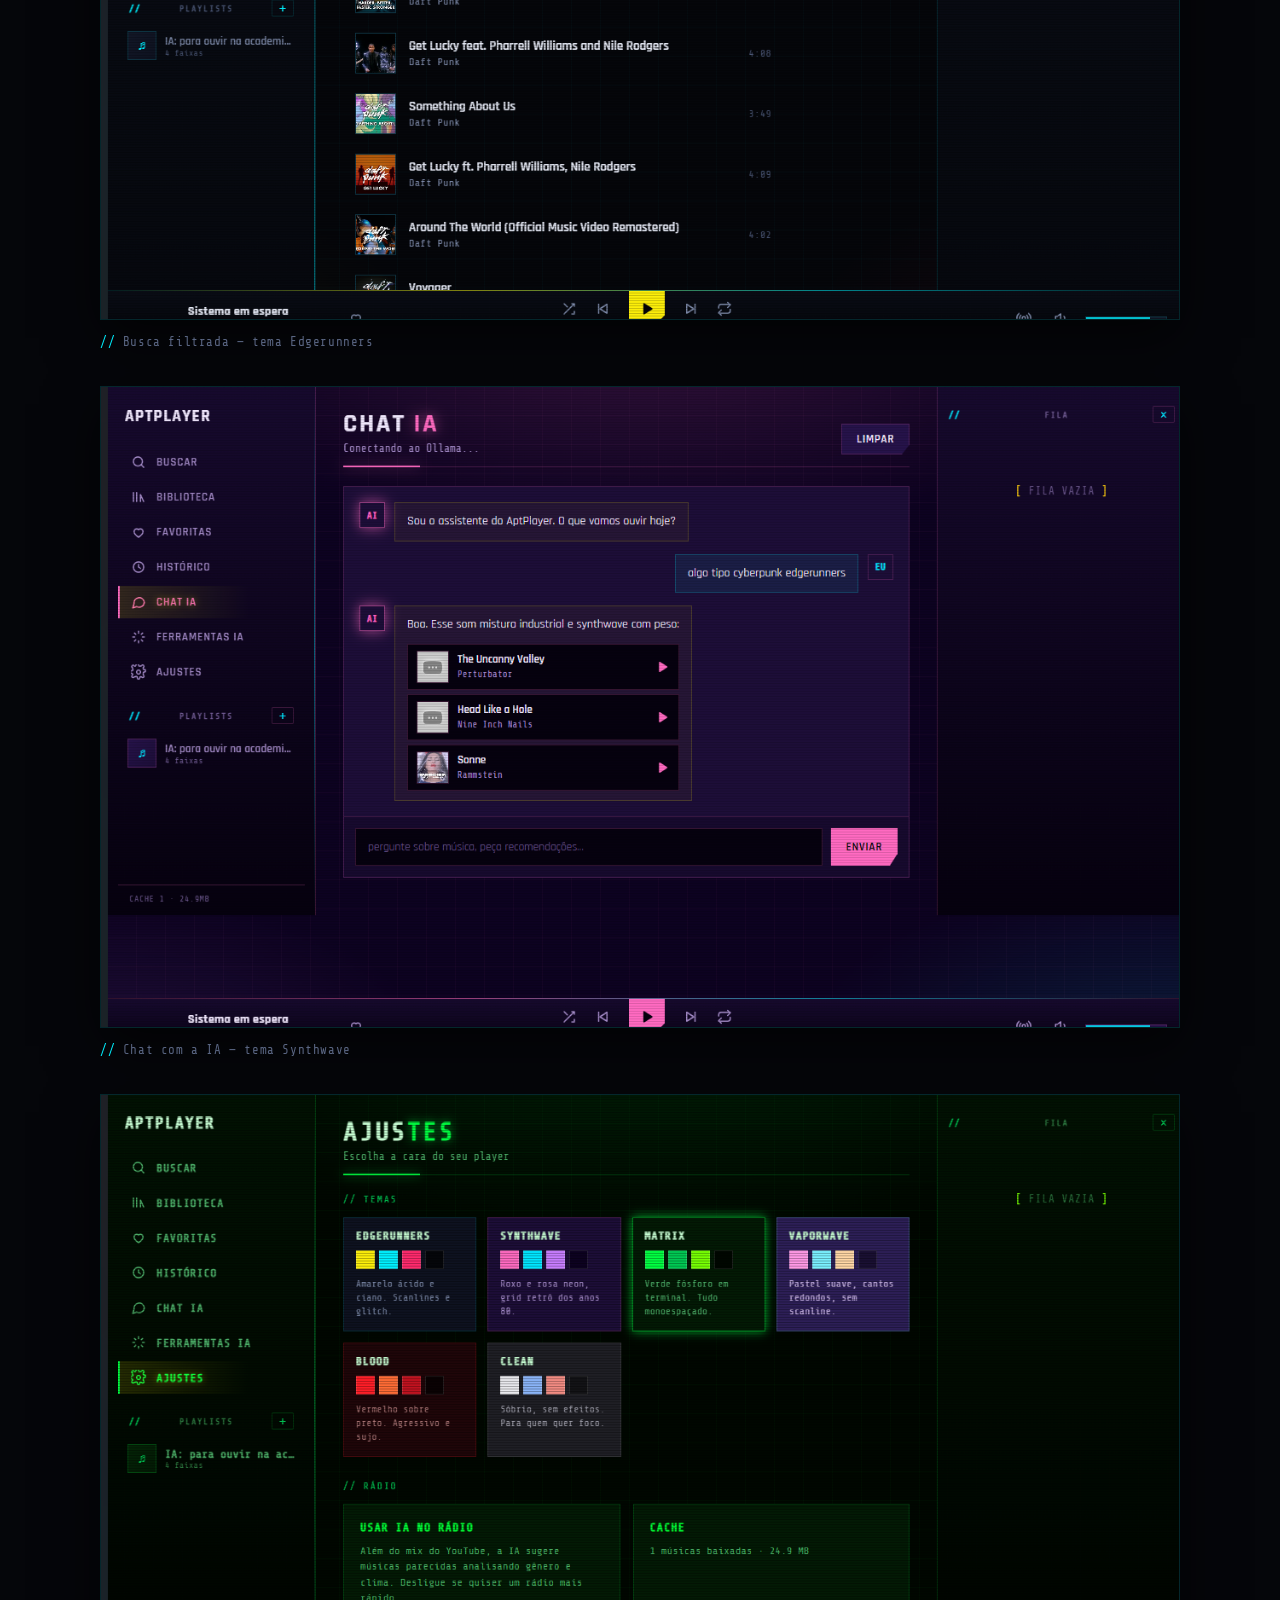
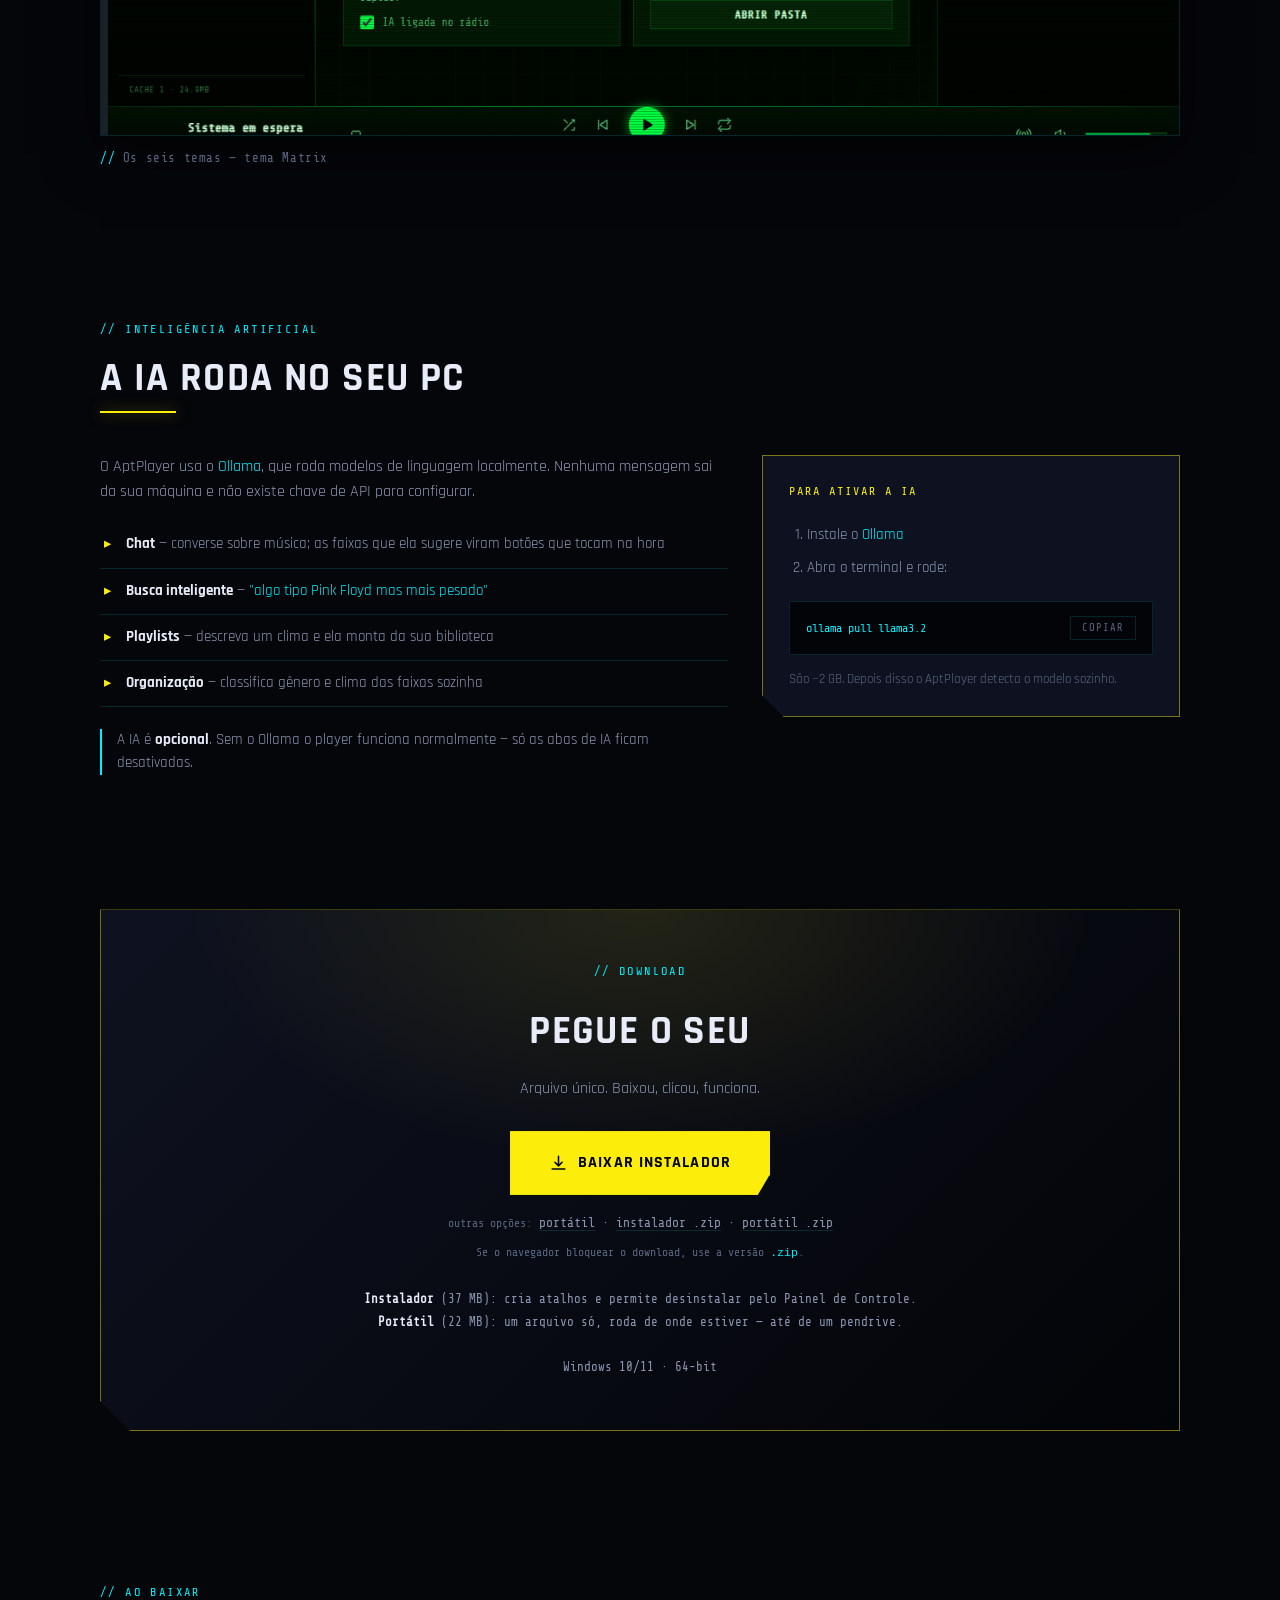
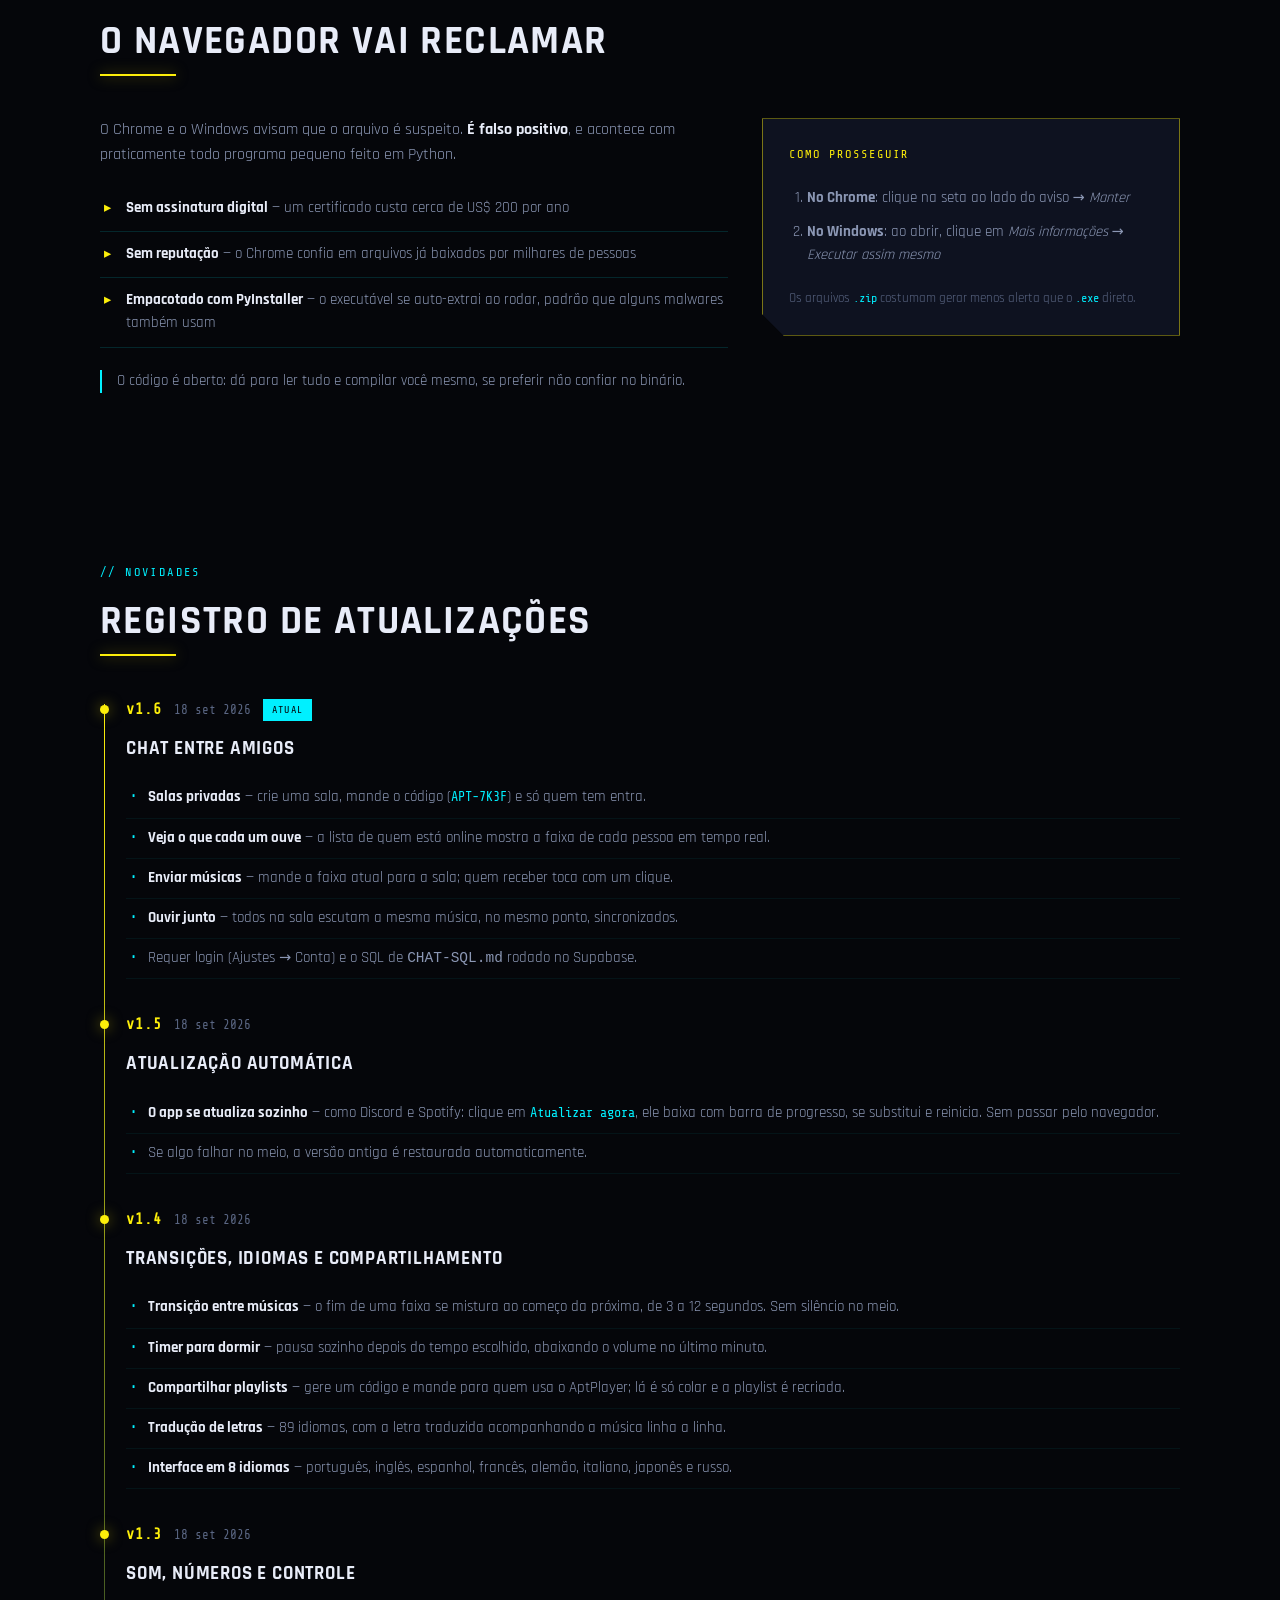
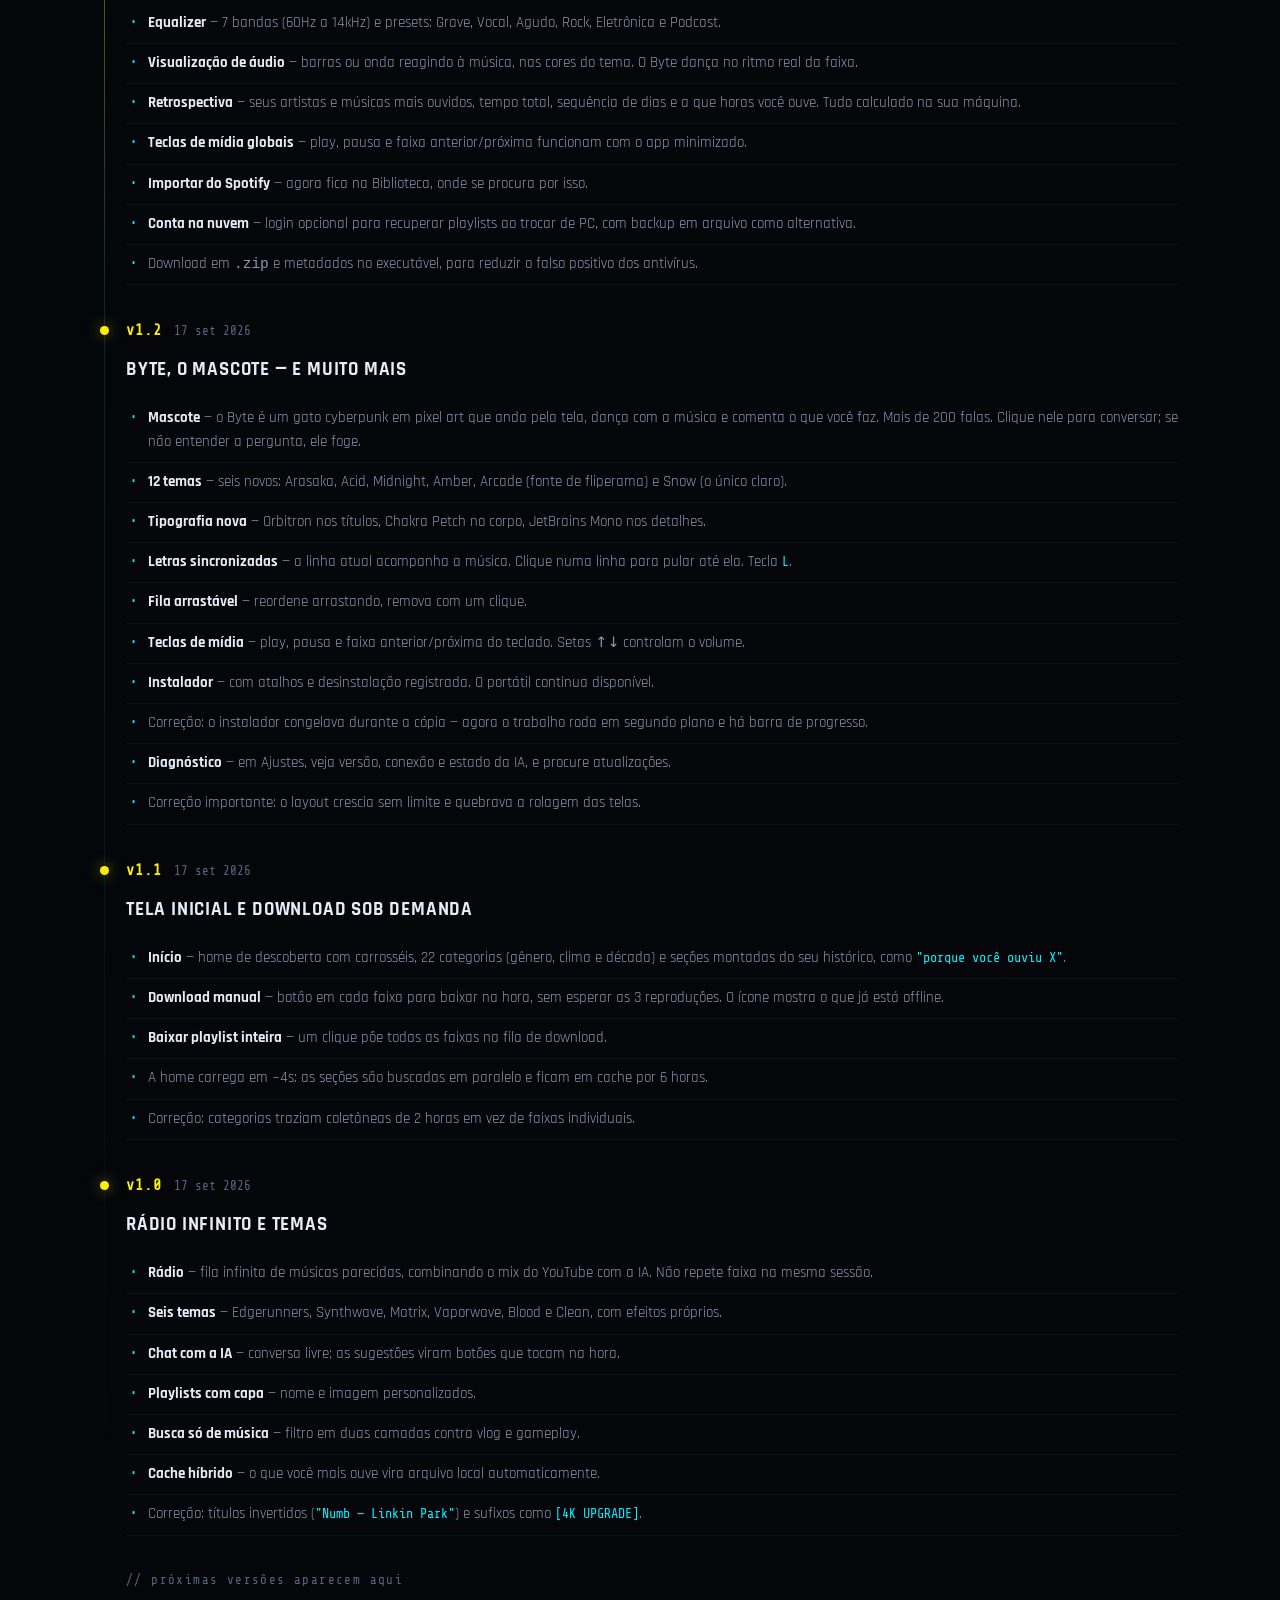
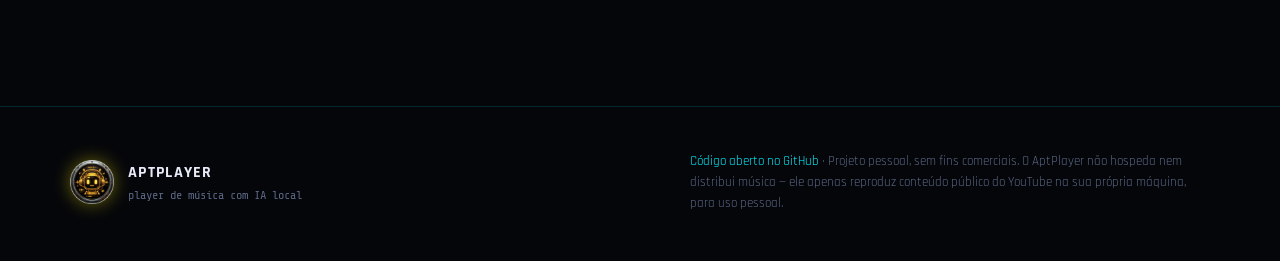
==== commit 79837743: "v1.6: chat entre amigos com salas, presenca e ouvir junto" ====
--- a/site/index.html
+++ b/site/index.html
@@ -40,7 +40,7 @@
 <header class="hero" id="top">
   <div class="hero-inner">
     <div class="hero-text">
-      <div class="kicker">// v1.5 · Windows · instalador ou portátil</div>
+      <div class="kicker">// v1.6 · Windows · instalador ou portátil</div>
       <h1>Seu player.<br><span class="hl">Sua máquina.</span><br>Sem conta nenhuma.</h1>
       <p class="lead">
         Busca no YouTube, monta sua biblioteca, baixa o que você mais ouve e
@@ -111,6 +111,16 @@
         Toca por streaming na hora e baixa sozinho o que você repete. Dá para
         forçar o download de uma faixa — ou de uma playlist inteira — com um
         clique, sem esperar as 3 reproduções.
+      </p>
+    </article>
+
+    <article class="card">
+      <div class="card-icon">👥</div>
+      <h3>Chat com amigos</h3>
+      <p>
+        Crie uma sala privada, mande o código para quem quiser e conversem
+        ali. Dá para ver o que cada um está ouvindo, enviar músicas e ligar o
+        <em>ouvir junto</em> — todos na mesma faixa, no mesmo ponto.
       </p>
     </article>
 
@@ -315,9 +325,27 @@
       <div class="entry-mark"></div>
       <div class="entry-body">
         <div class="entry-head">
+          <span class="version">v1.6</span>
+          <span class="date">18 set 2026</span>
+          <span class="badge-new">atual</span>
+        </div>
+        <h3>Chat entre amigos</h3>
+        <ul>
+          <li><strong>Salas privadas</strong> — crie uma sala, mande o código (<em>APT-7K3F</em>) e só quem tem entra.</li>
+          <li><strong>Veja o que cada um ouve</strong> — a lista de quem está online mostra a faixa de cada pessoa em tempo real.</li>
+          <li><strong>Enviar músicas</strong> — mande a faixa atual para a sala; quem receber toca com um clique.</li>
+          <li><strong>Ouvir junto</strong> — todos na sala escutam a mesma música, no mesmo ponto, sincronizados.</li>
+          <li>Requer login (Ajustes → Conta) e o SQL de <code>CHAT-SQL.md</code> rodado no Supabase.</li>
+        </ul>
+      </div>
+    </article>
+
+    <article class="entry">
+      <div class="entry-mark"></div>
+      <div class="entry-body">
+        <div class="entry-head">
           <span class="version">v1.5</span>
           <span class="date">18 set 2026</span>
-          <span class="badge-new">atual</span>
         </div>
         <h3>Atualização automática</h3>
         <ul>
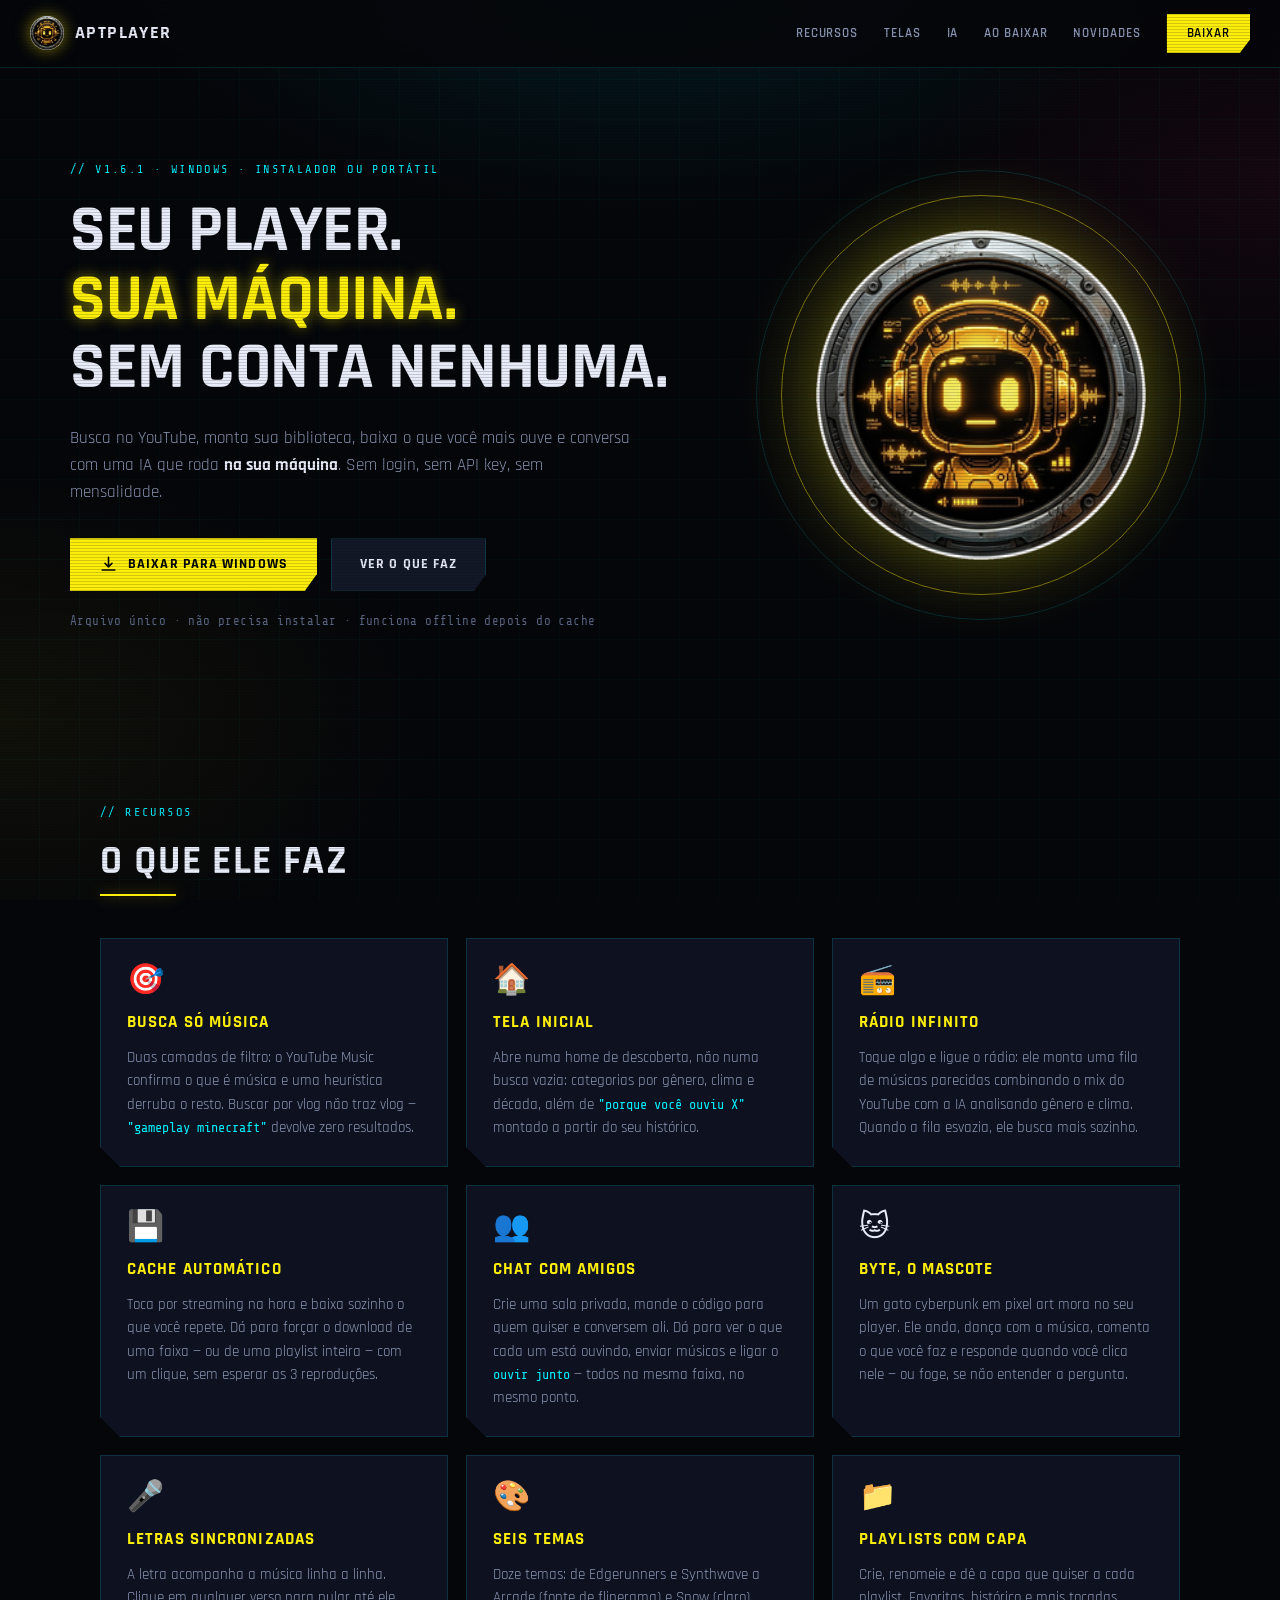
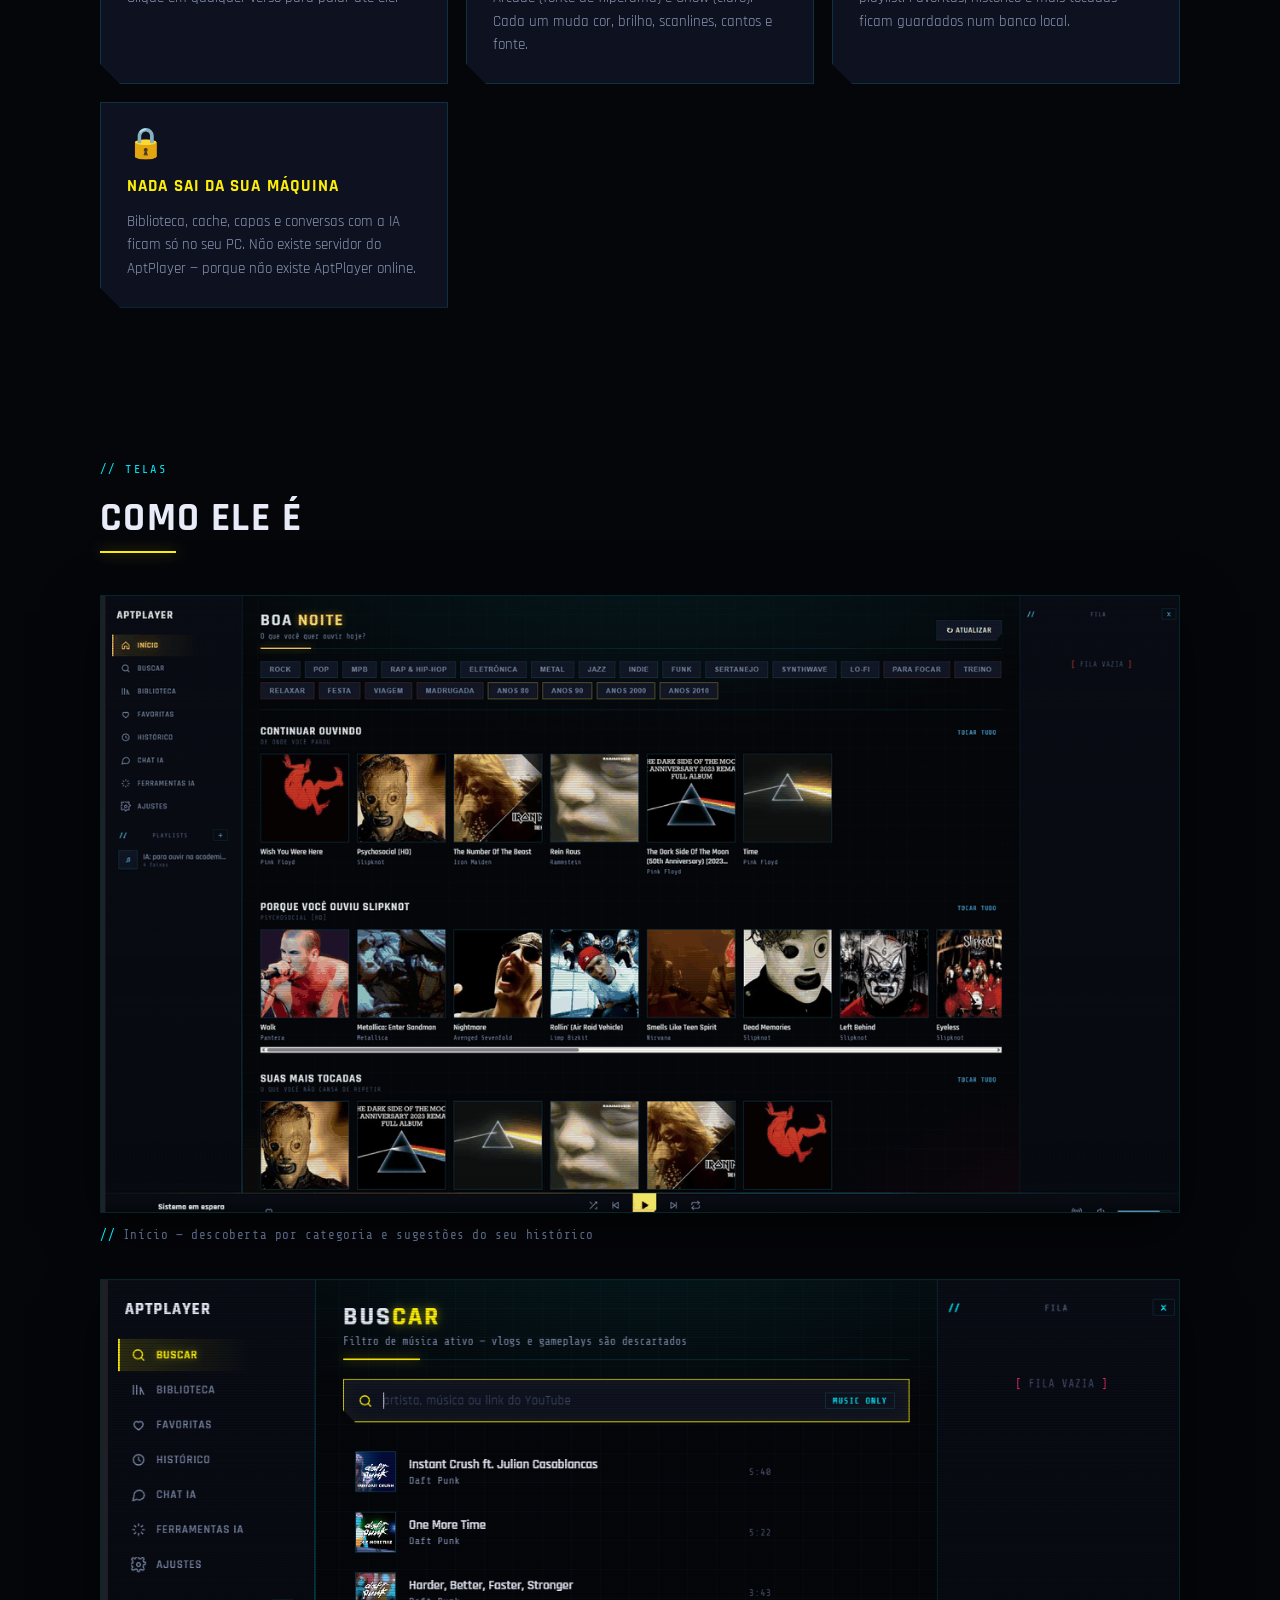
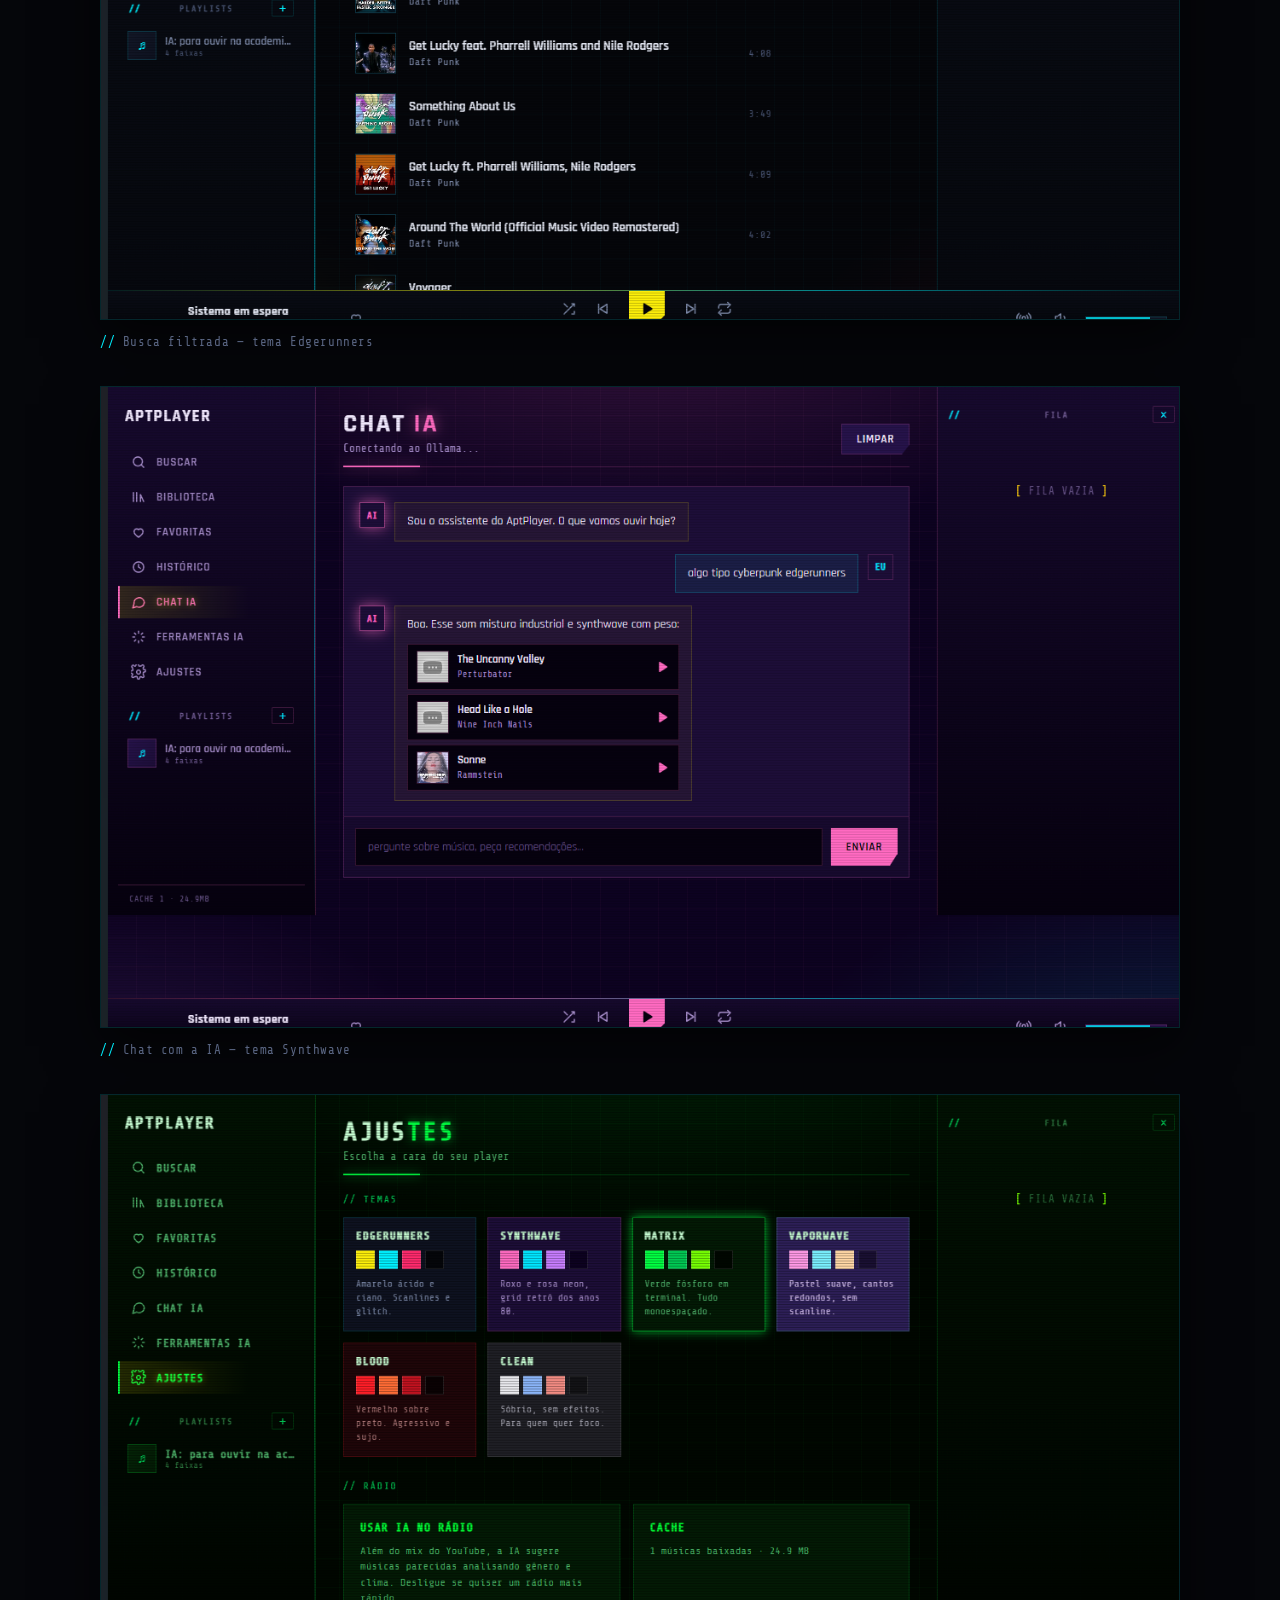
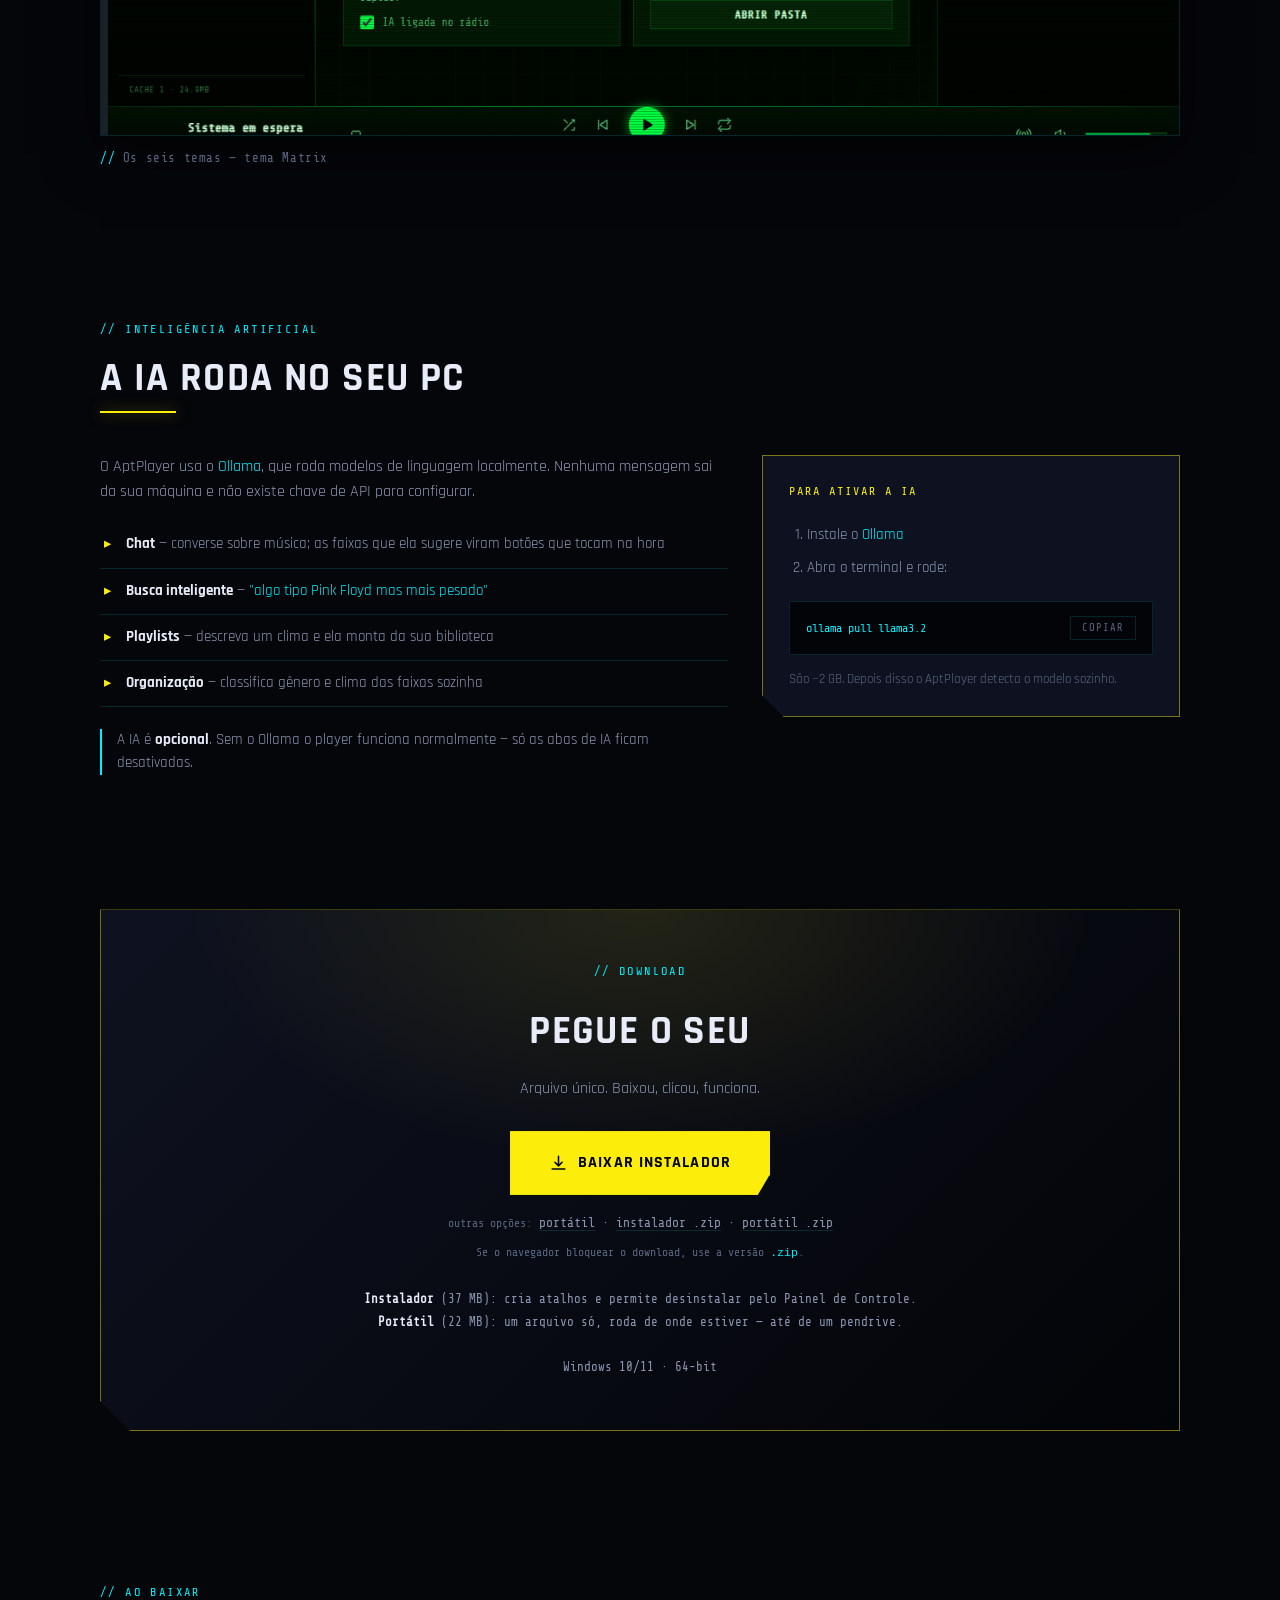
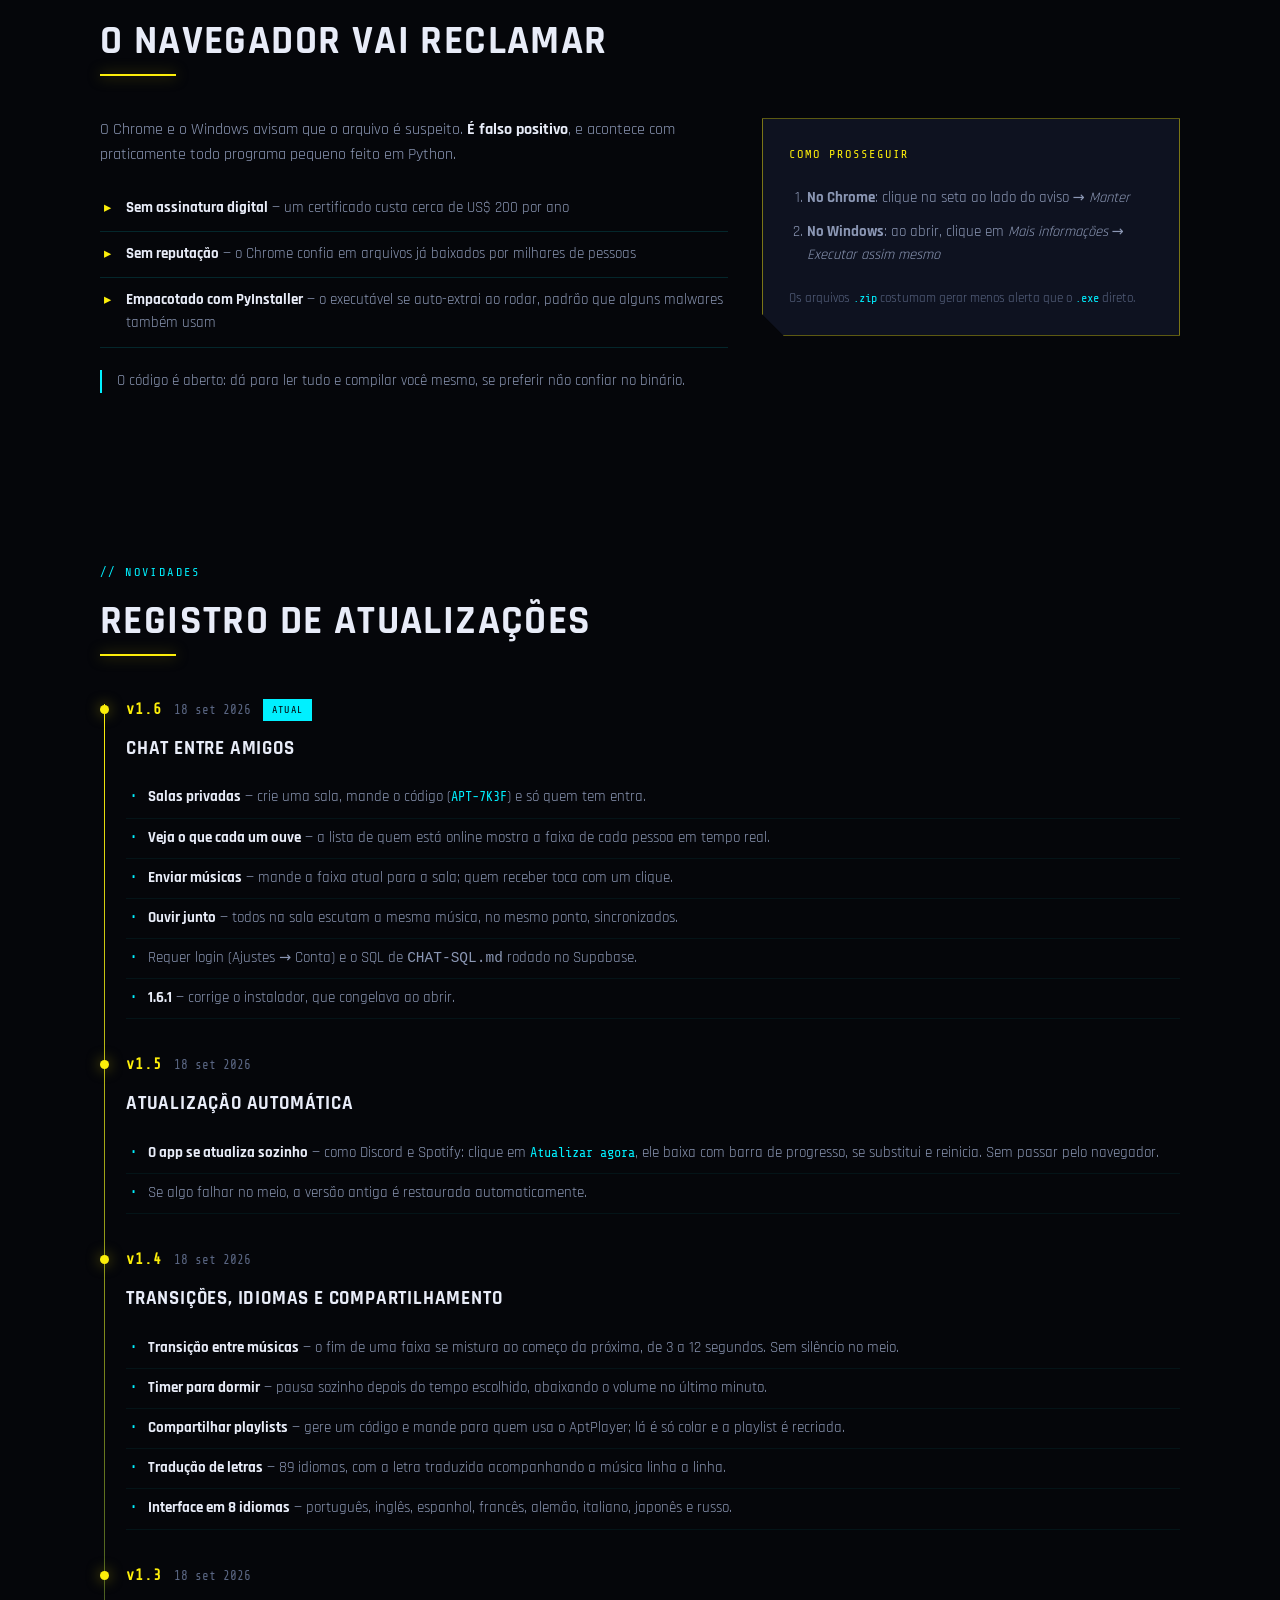
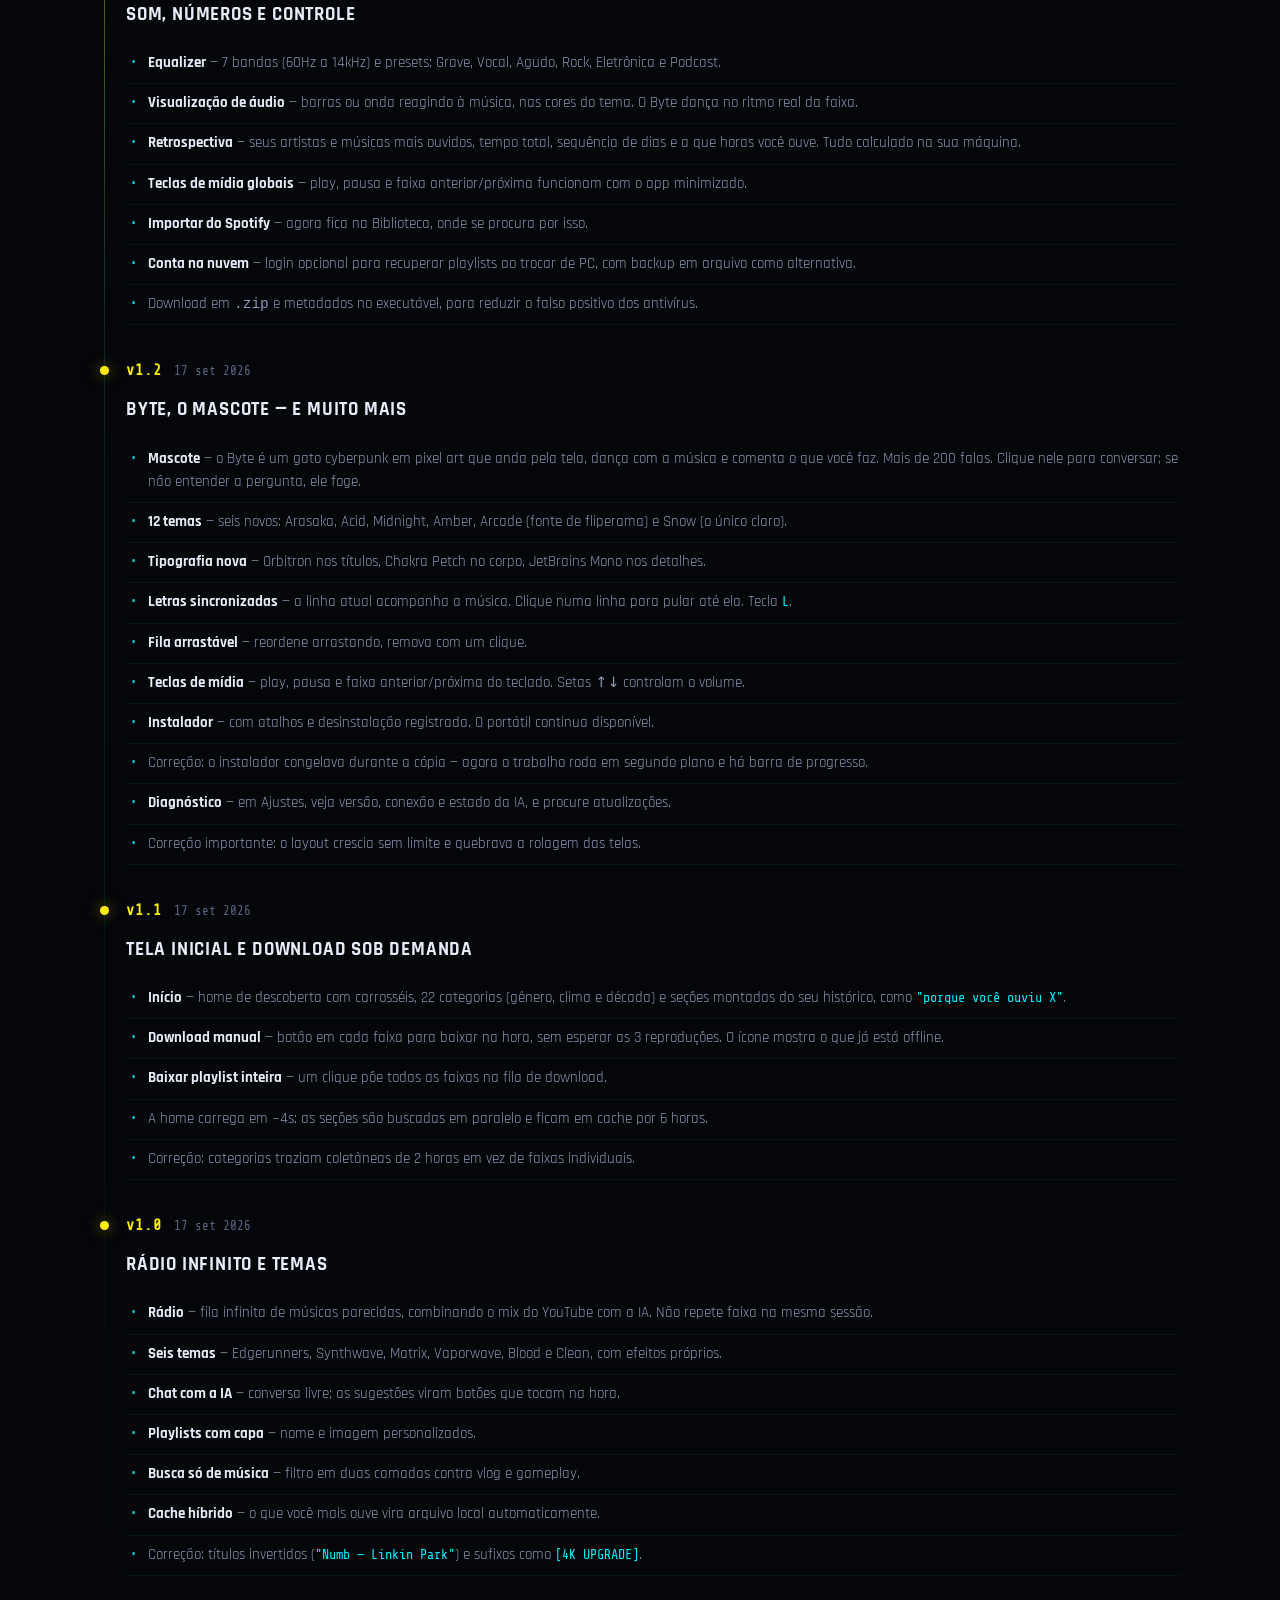
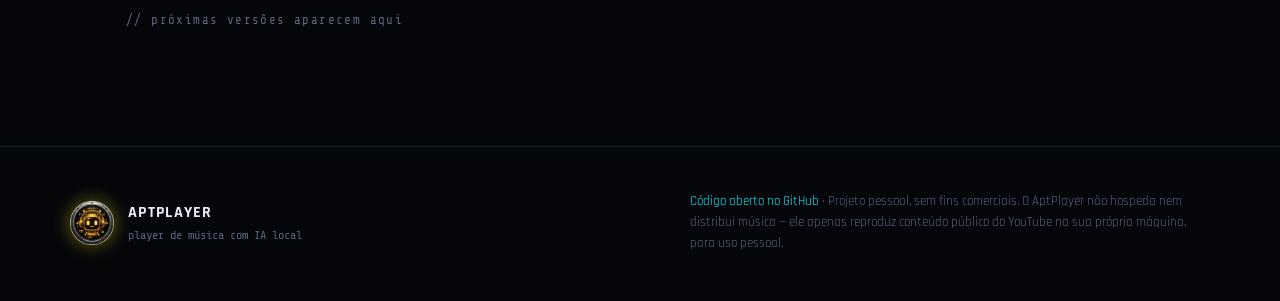
==== commit 9ce563af: "Corrige travamento do instalador: janela nao pode ser atributo da API exposta ao JS" ====
--- a/site/index.html
+++ b/site/index.html
@@ -40,7 +40,7 @@
 <header class="hero" id="top">
   <div class="hero-inner">
     <div class="hero-text">
-      <div class="kicker">// v1.6 · Windows · instalador ou portátil</div>
+      <div class="kicker">// v1.6.1 · Windows · instalador ou portátil</div>
       <h1>Seu player.<br><span class="hl">Sua máquina.</span><br>Sem conta nenhuma.</h1>
       <p class="lead">
         Busca no YouTube, monta sua biblioteca, baixa o que você mais ouve e
@@ -336,6 +336,7 @@
           <li><strong>Enviar músicas</strong> — mande a faixa atual para a sala; quem receber toca com um clique.</li>
           <li><strong>Ouvir junto</strong> — todos na sala escutam a mesma música, no mesmo ponto, sincronizados.</li>
           <li>Requer login (Ajustes → Conta) e o SQL de <code>CHAT-SQL.md</code> rodado no Supabase.</li>
+          <li><strong>1.6.1</strong> — corrige o instalador, que congelava ao abrir.</li>
         </ul>
       </div>
     </article>
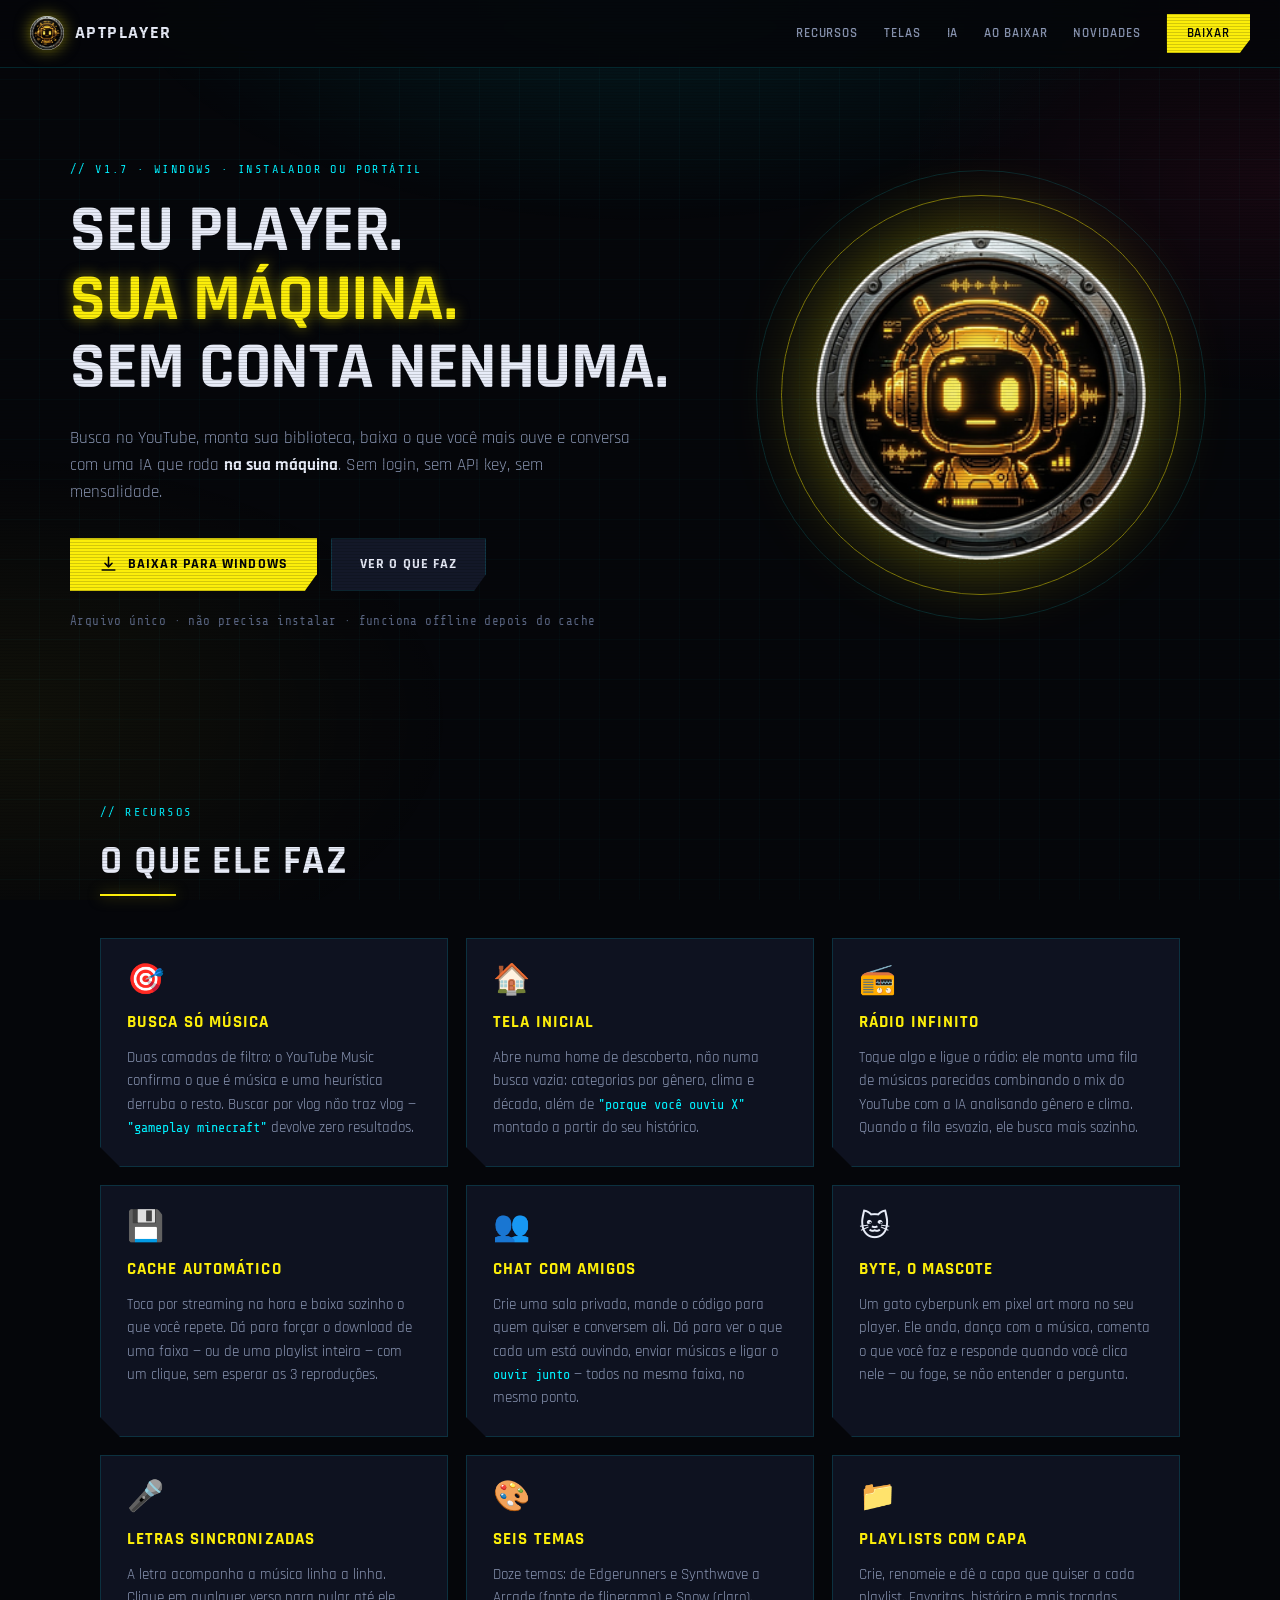
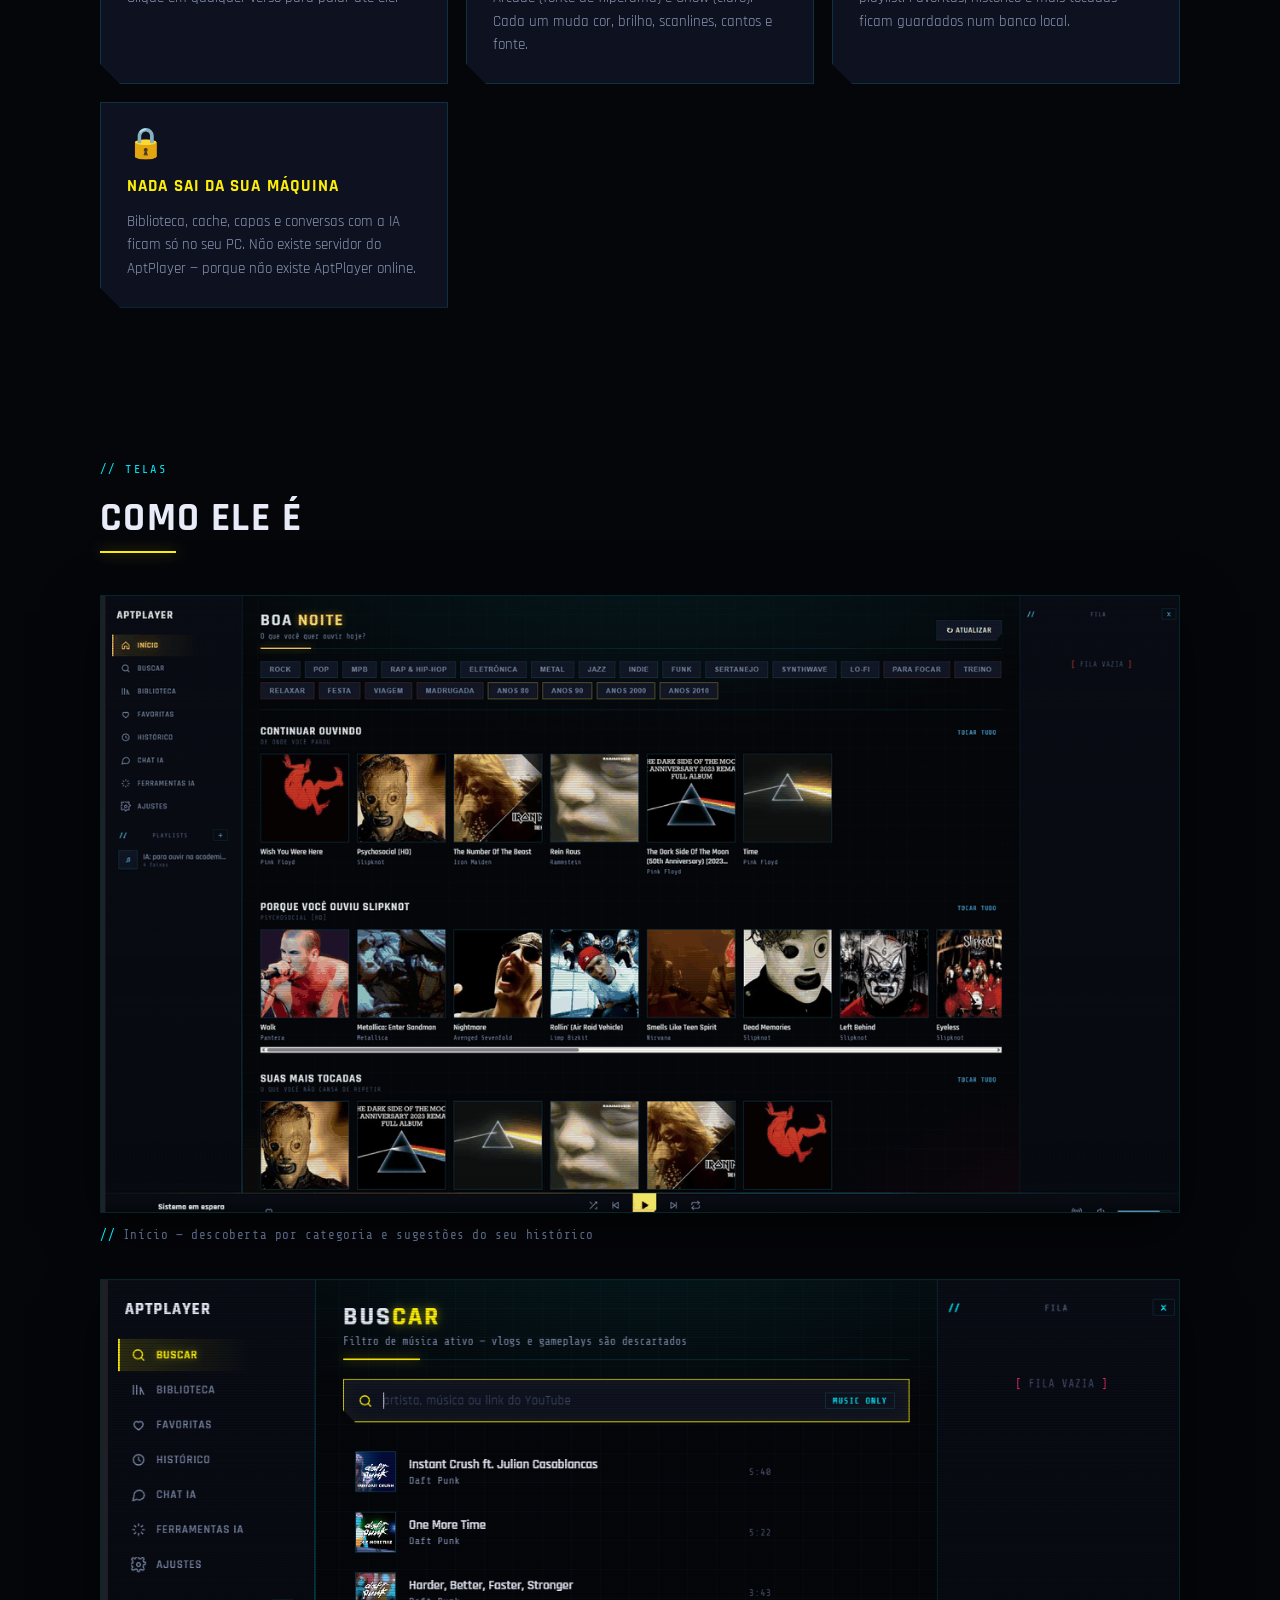
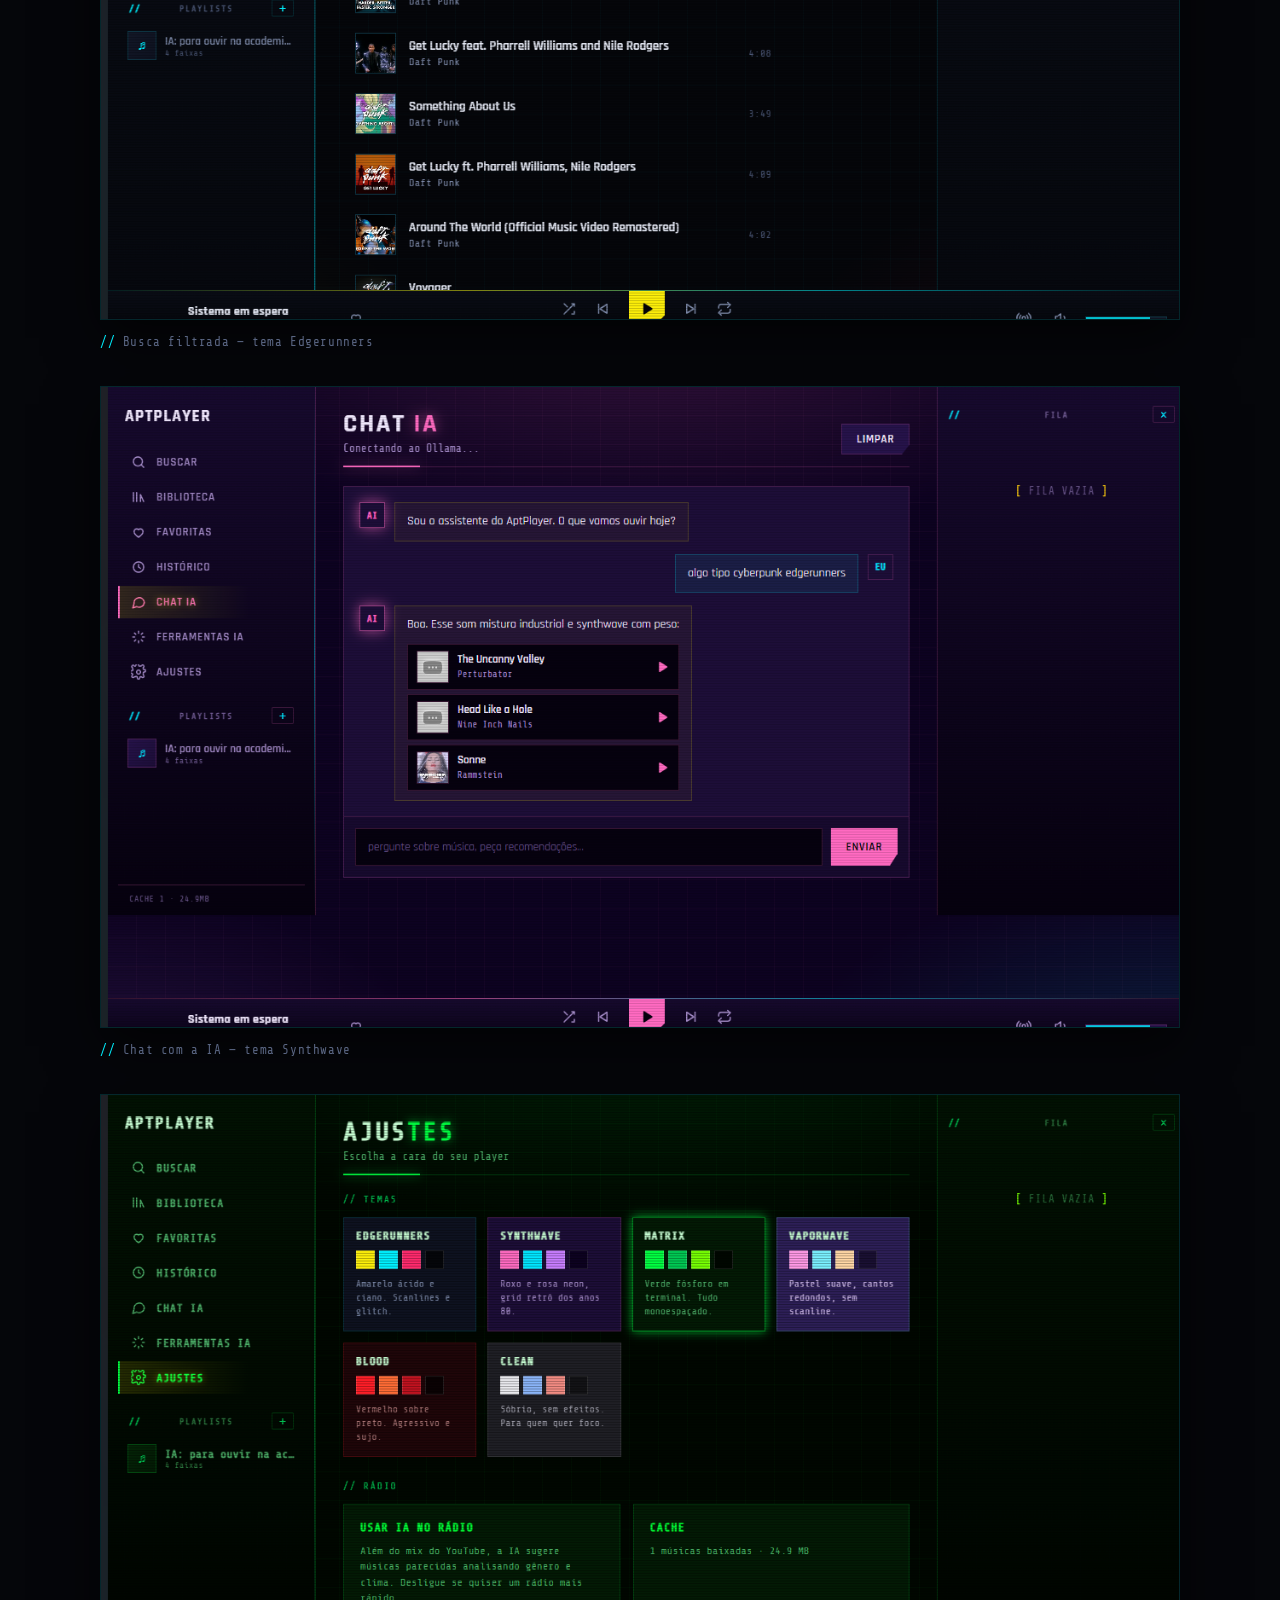
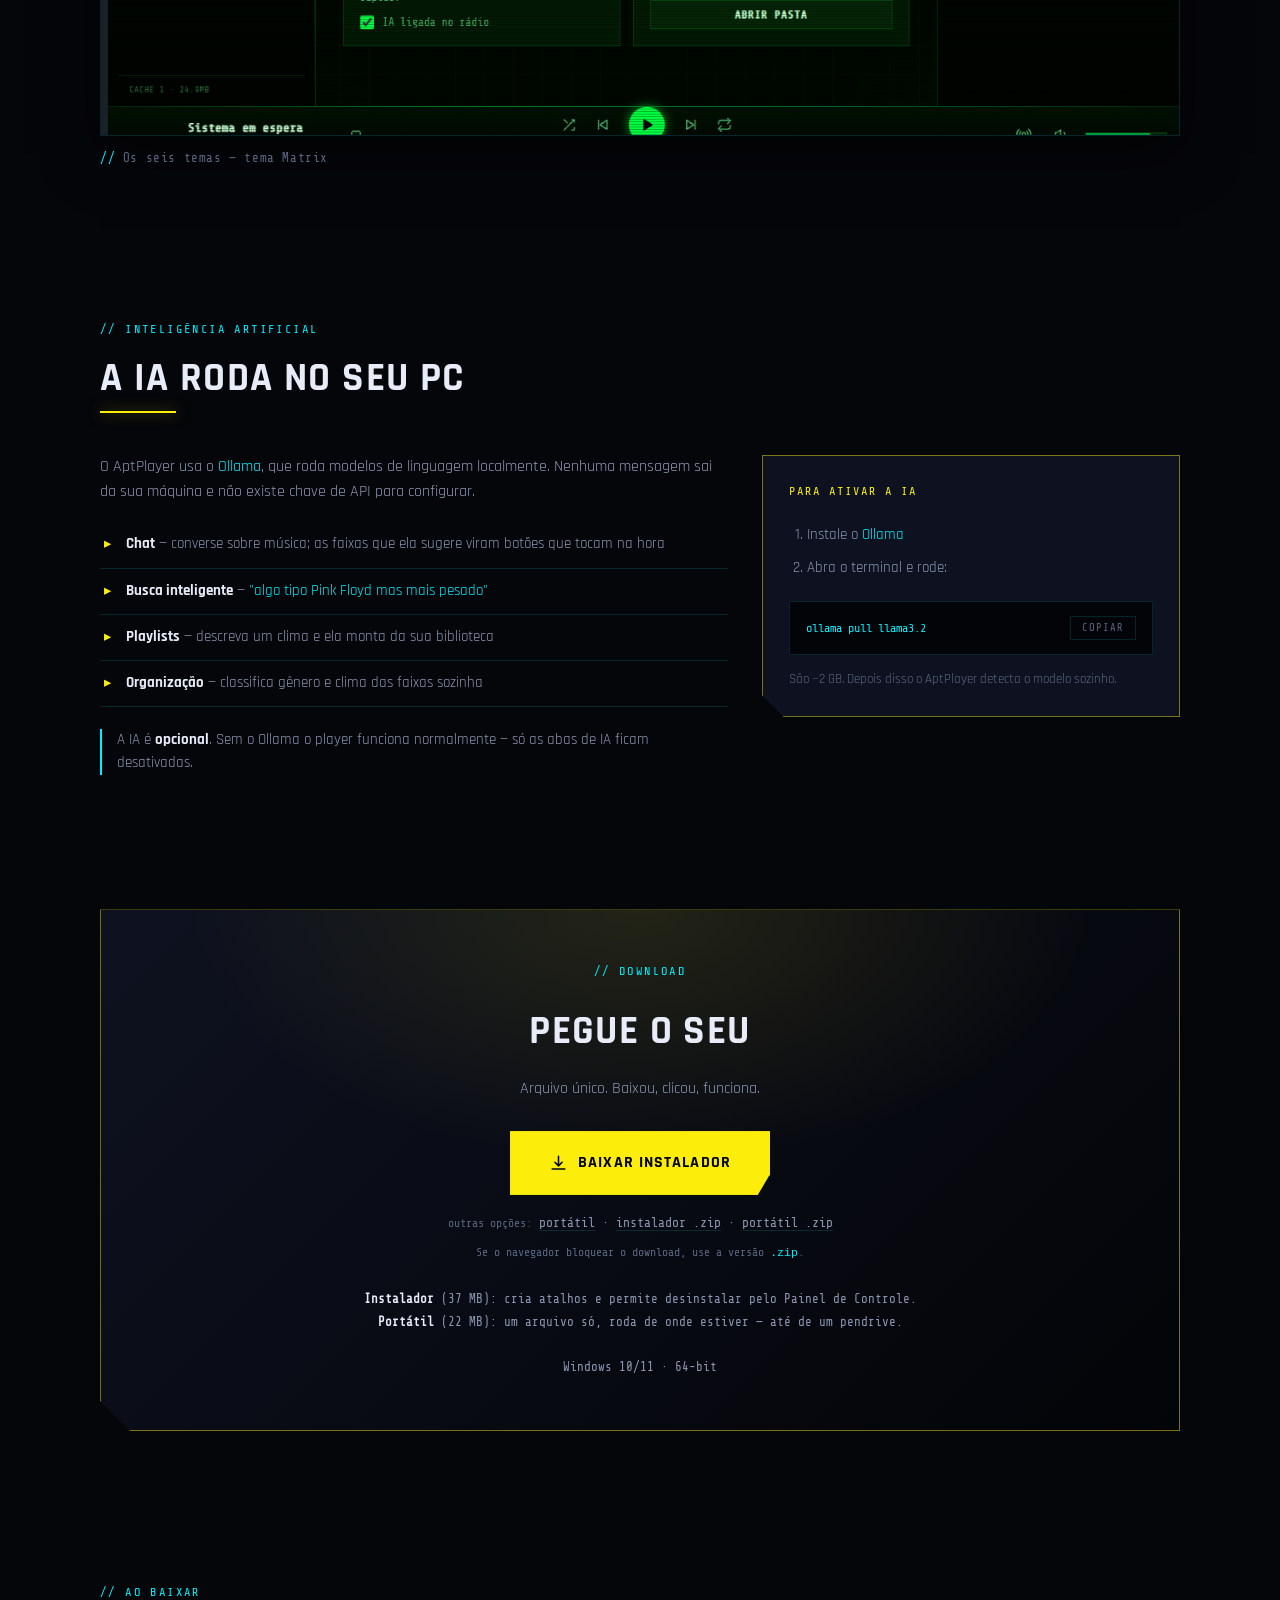
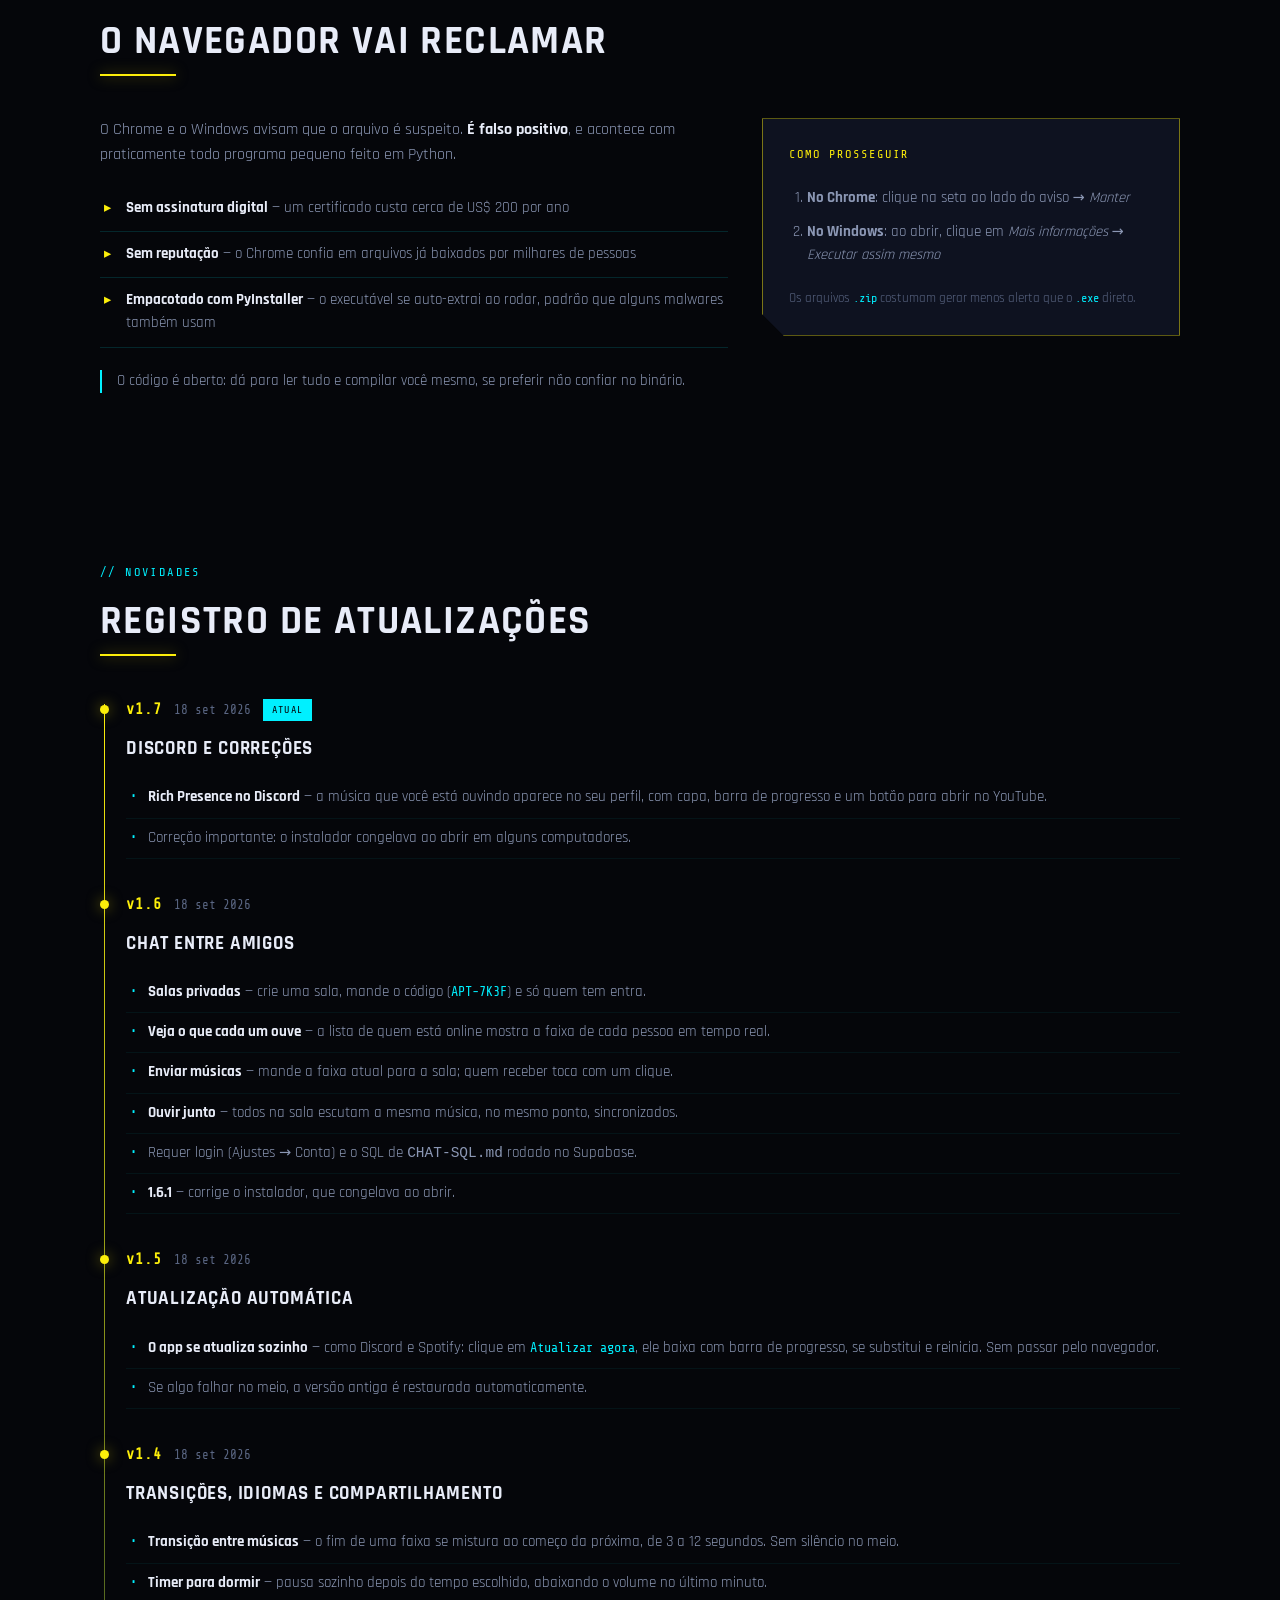
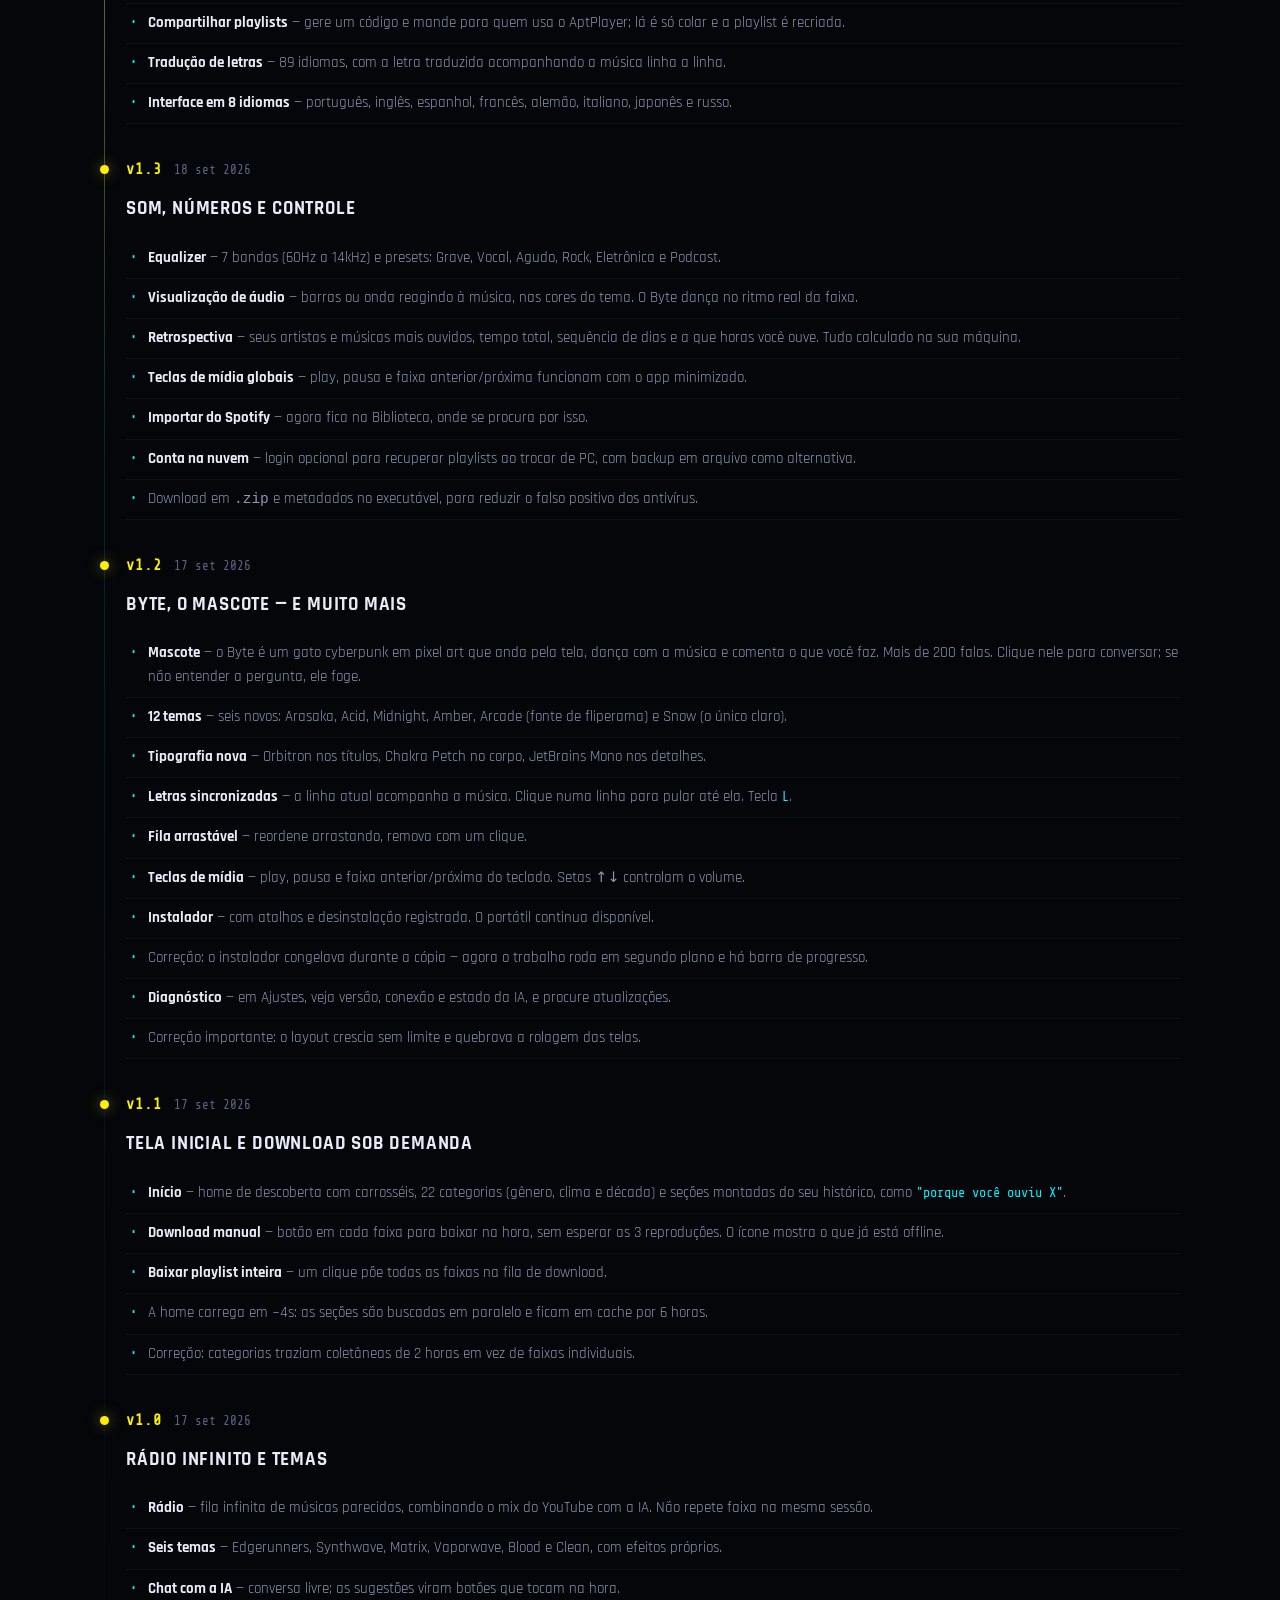
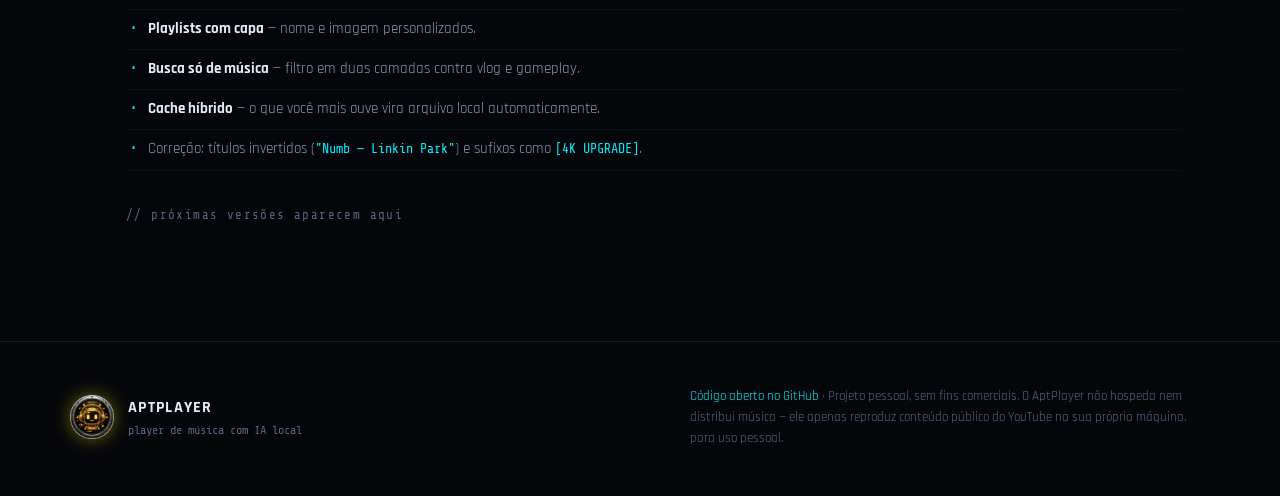
==== commit 9ffd2972: "v1.7: Rich Presence no Discord" ====
--- a/site/index.html
+++ b/site/index.html
@@ -40,7 +40,7 @@
 <header class="hero" id="top">
   <div class="hero-inner">
     <div class="hero-text">
-      <div class="kicker">// v1.6.1 · Windows · instalador ou portátil</div>
+      <div class="kicker">// v1.7 · Windows · instalador ou portátil</div>
       <h1>Seu player.<br><span class="hl">Sua máquina.</span><br>Sem conta nenhuma.</h1>
       <p class="lead">
         Busca no YouTube, monta sua biblioteca, baixa o que você mais ouve e
@@ -325,9 +325,24 @@
       <div class="entry-mark"></div>
       <div class="entry-body">
         <div class="entry-head">
+          <span class="version">v1.7</span>
+          <span class="date">18 set 2026</span>
+          <span class="badge-new">atual</span>
+        </div>
+        <h3>Discord e correções</h3>
+        <ul>
+          <li><strong>Rich Presence no Discord</strong> — a música que você está ouvindo aparece no seu perfil, com capa, barra de progresso e um botão para abrir no YouTube.</li>
+          <li>Correção importante: o instalador congelava ao abrir em alguns computadores.</li>
+        </ul>
+      </div>
+    </article>
+
+    <article class="entry">
+      <div class="entry-mark"></div>
+      <div class="entry-body">
+        <div class="entry-head">
           <span class="version">v1.6</span>
           <span class="date">18 set 2026</span>
-          <span class="badge-new">atual</span>
         </div>
         <h3>Chat entre amigos</h3>
         <ul>
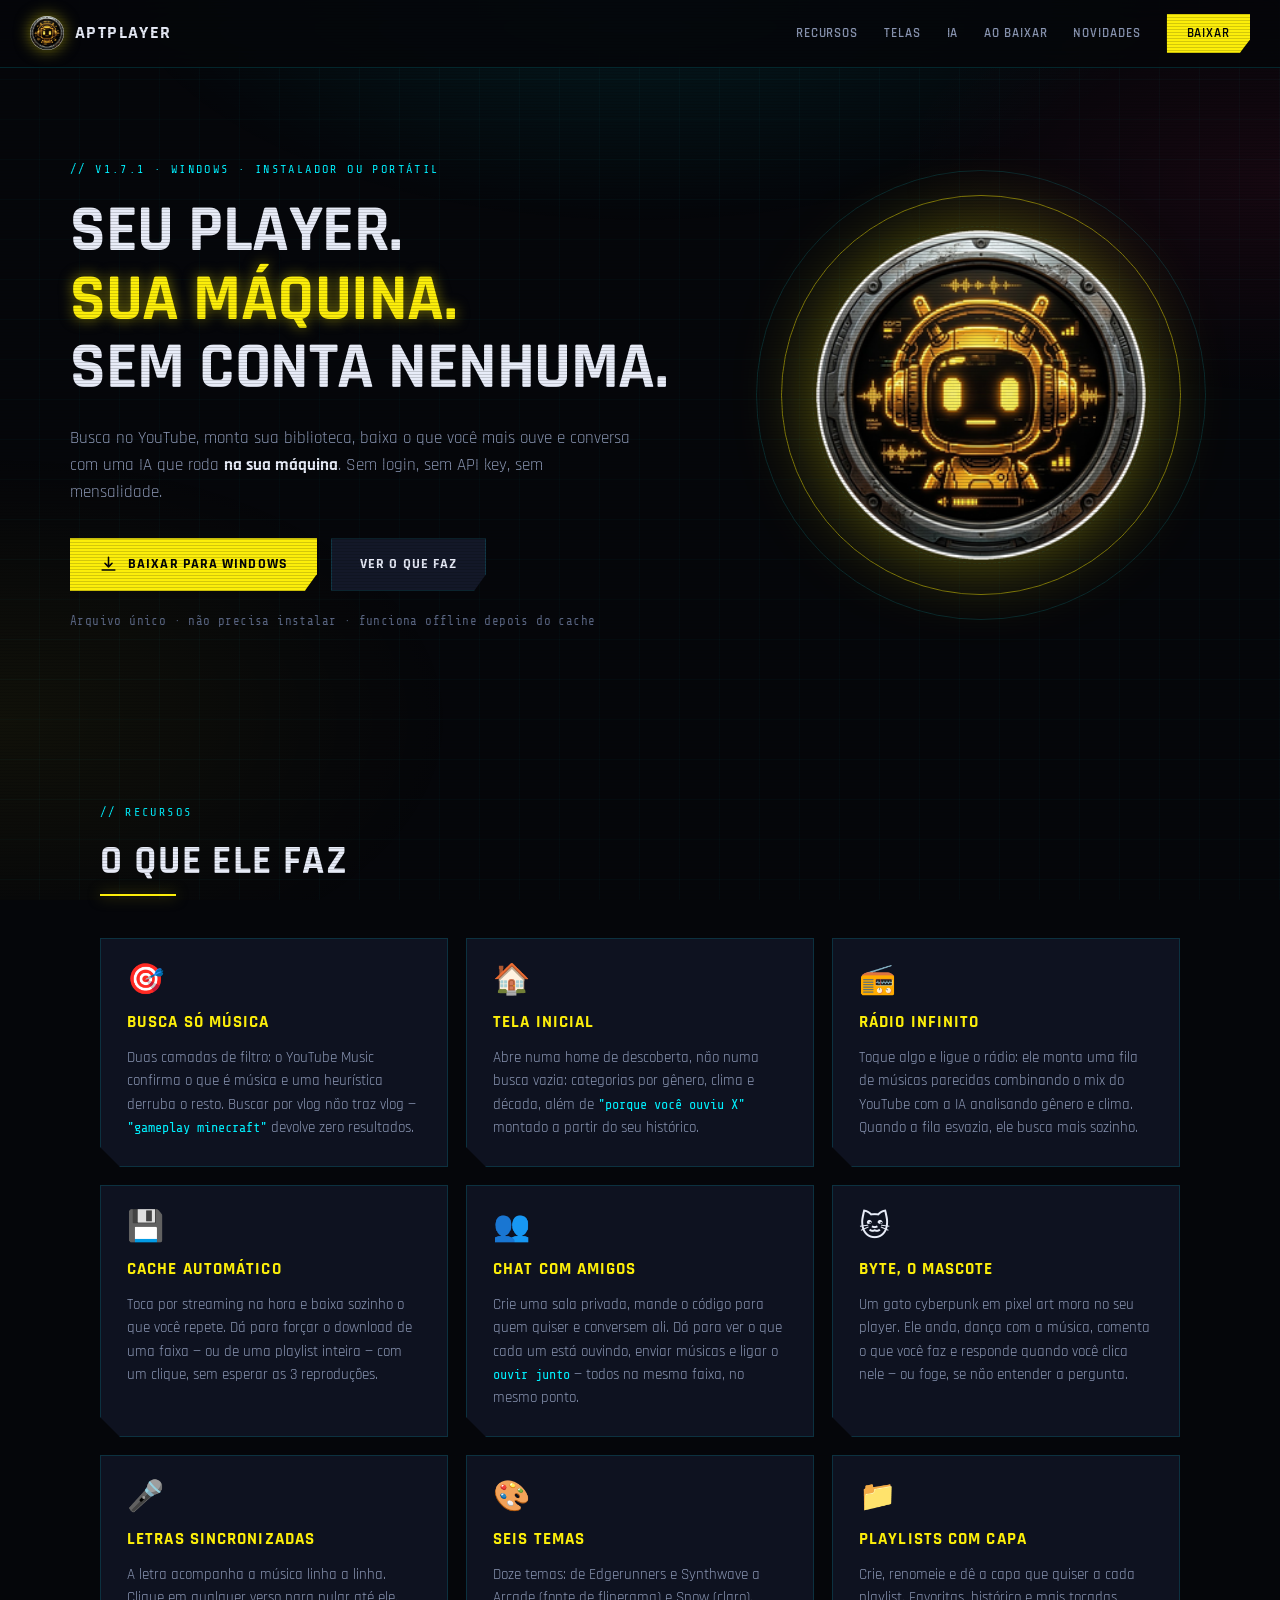
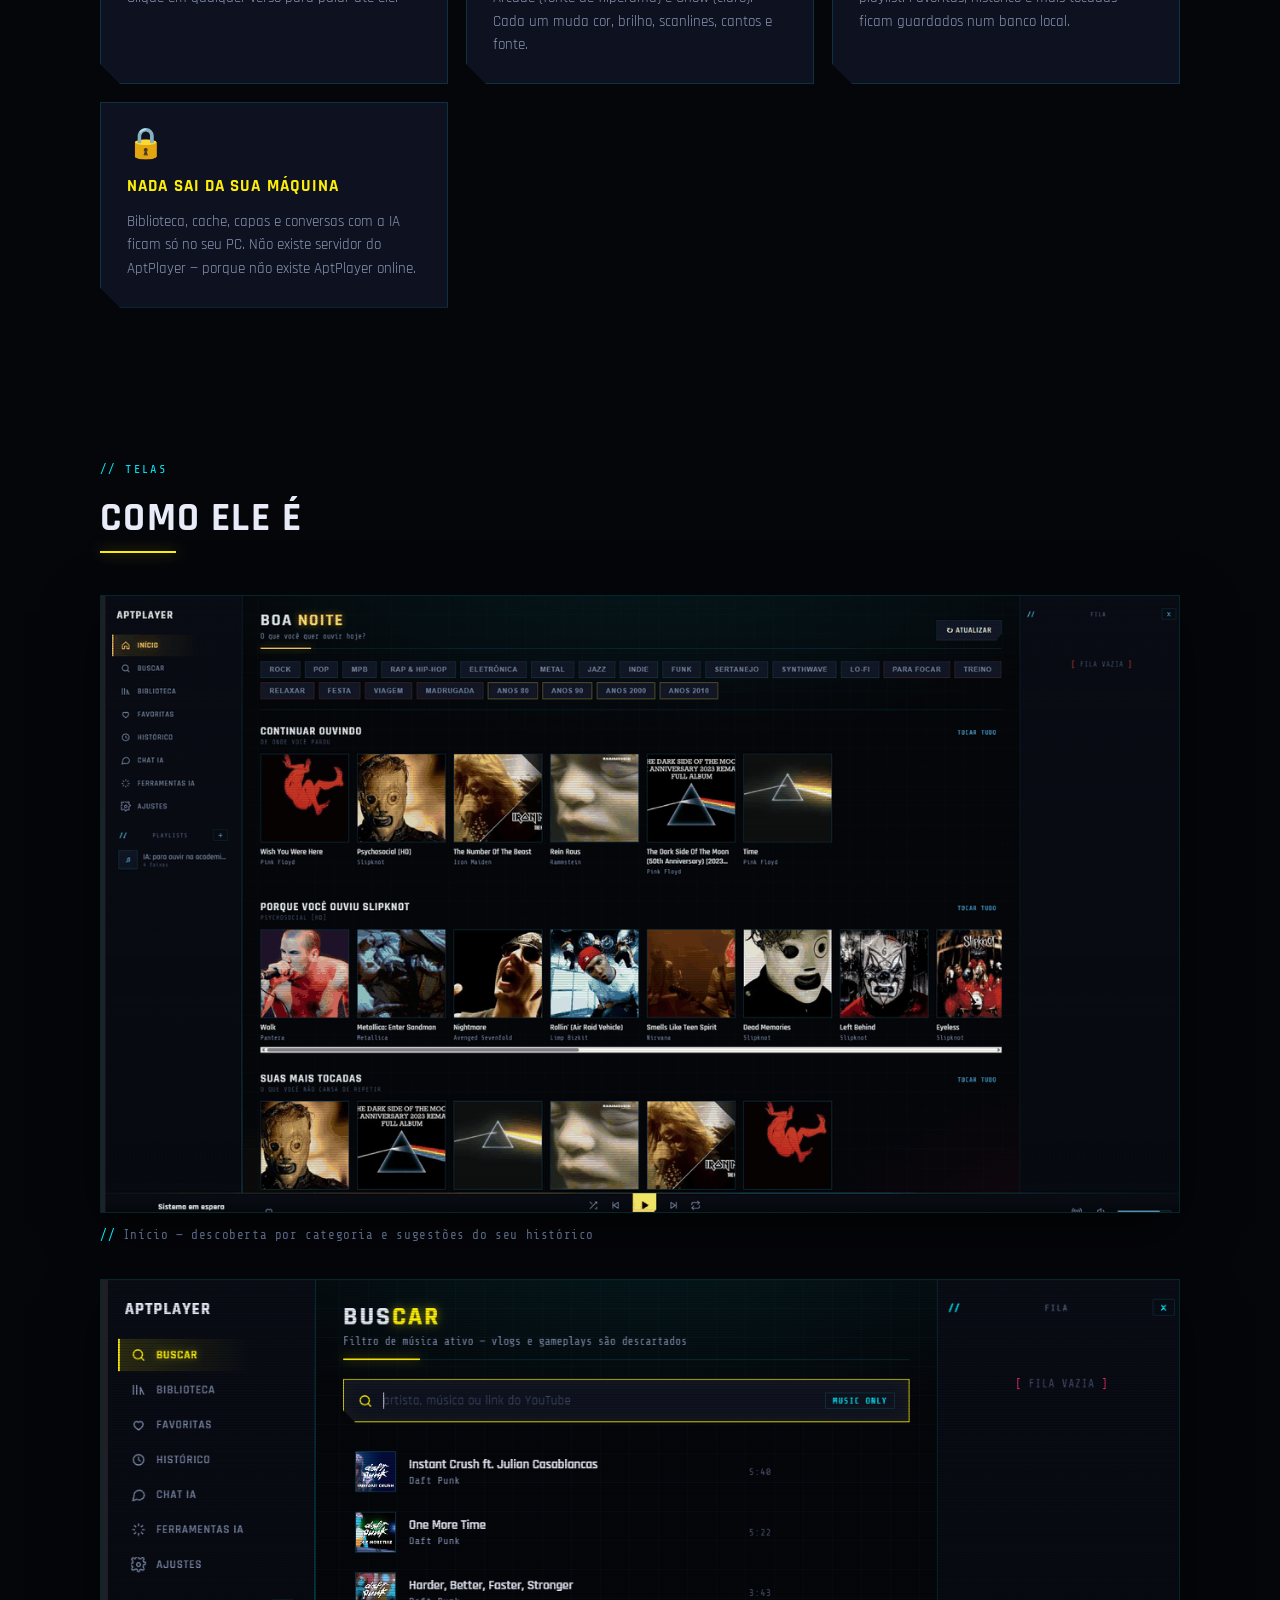
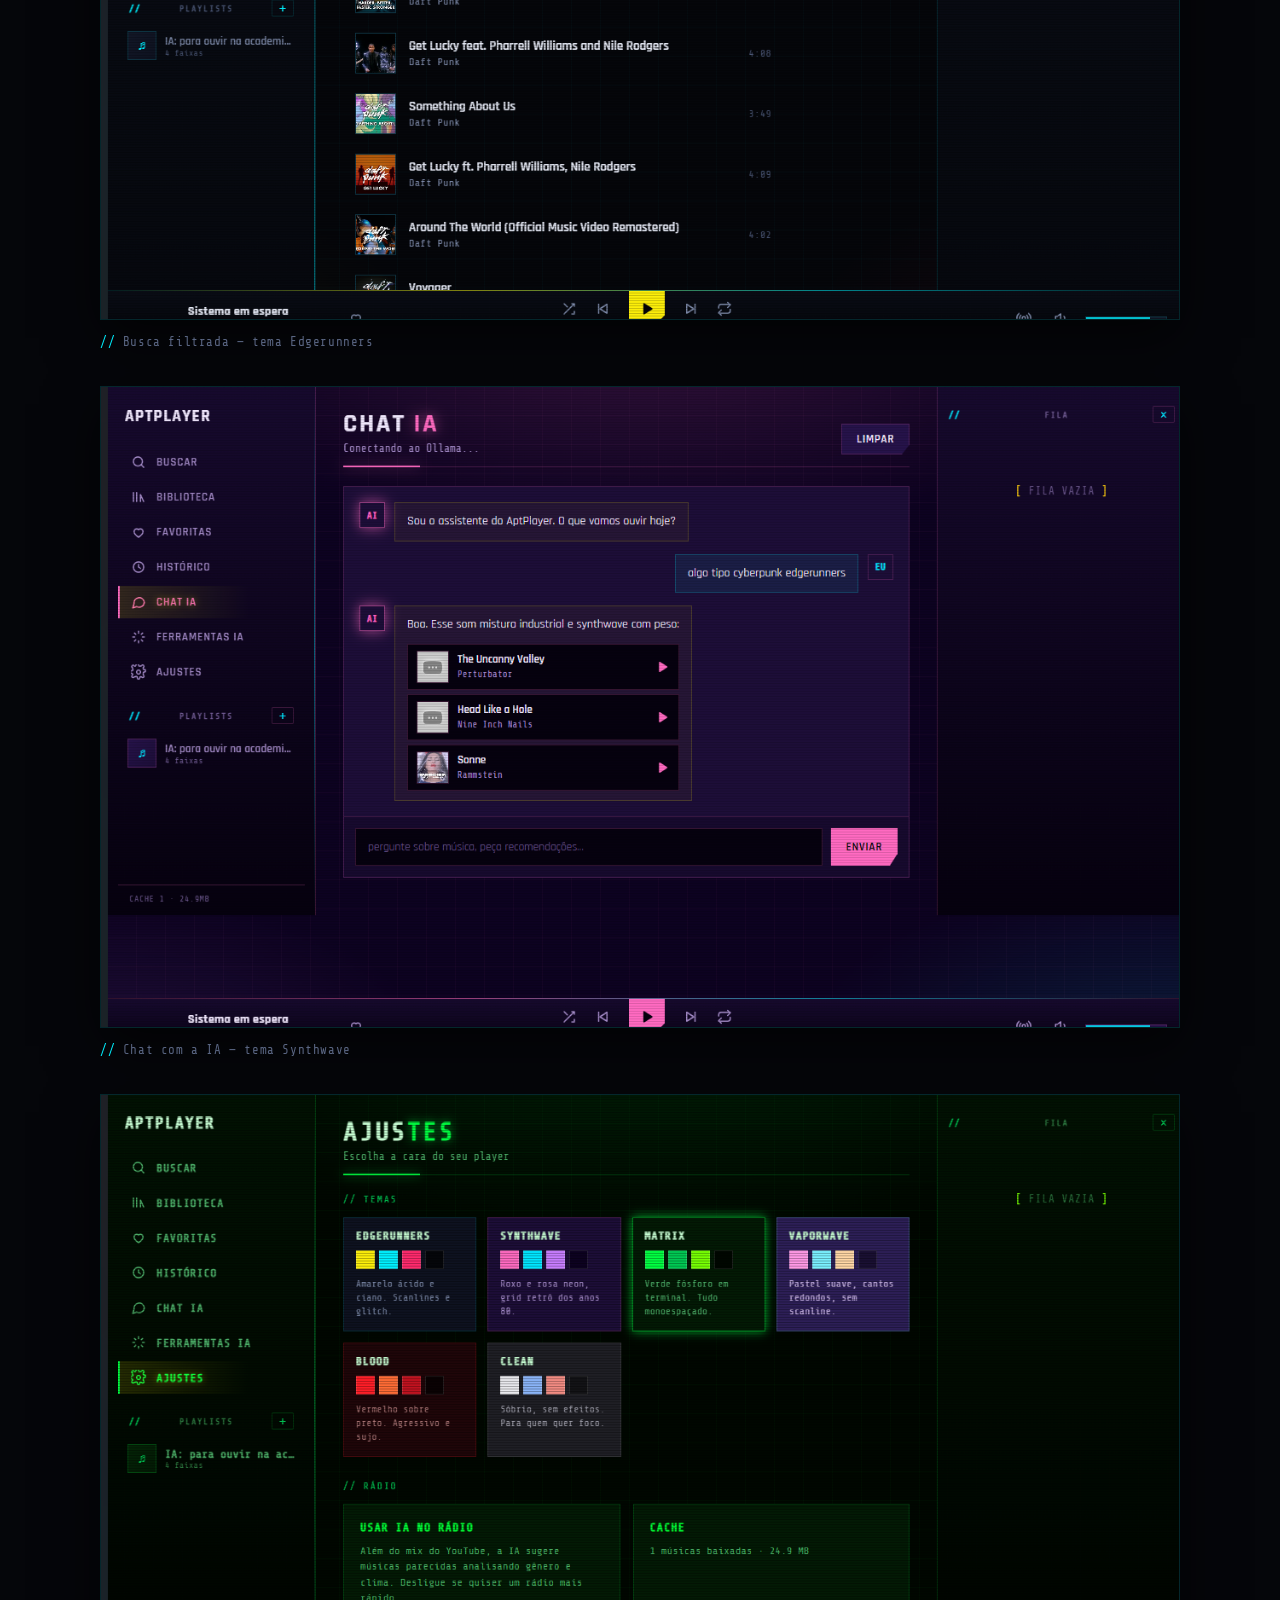
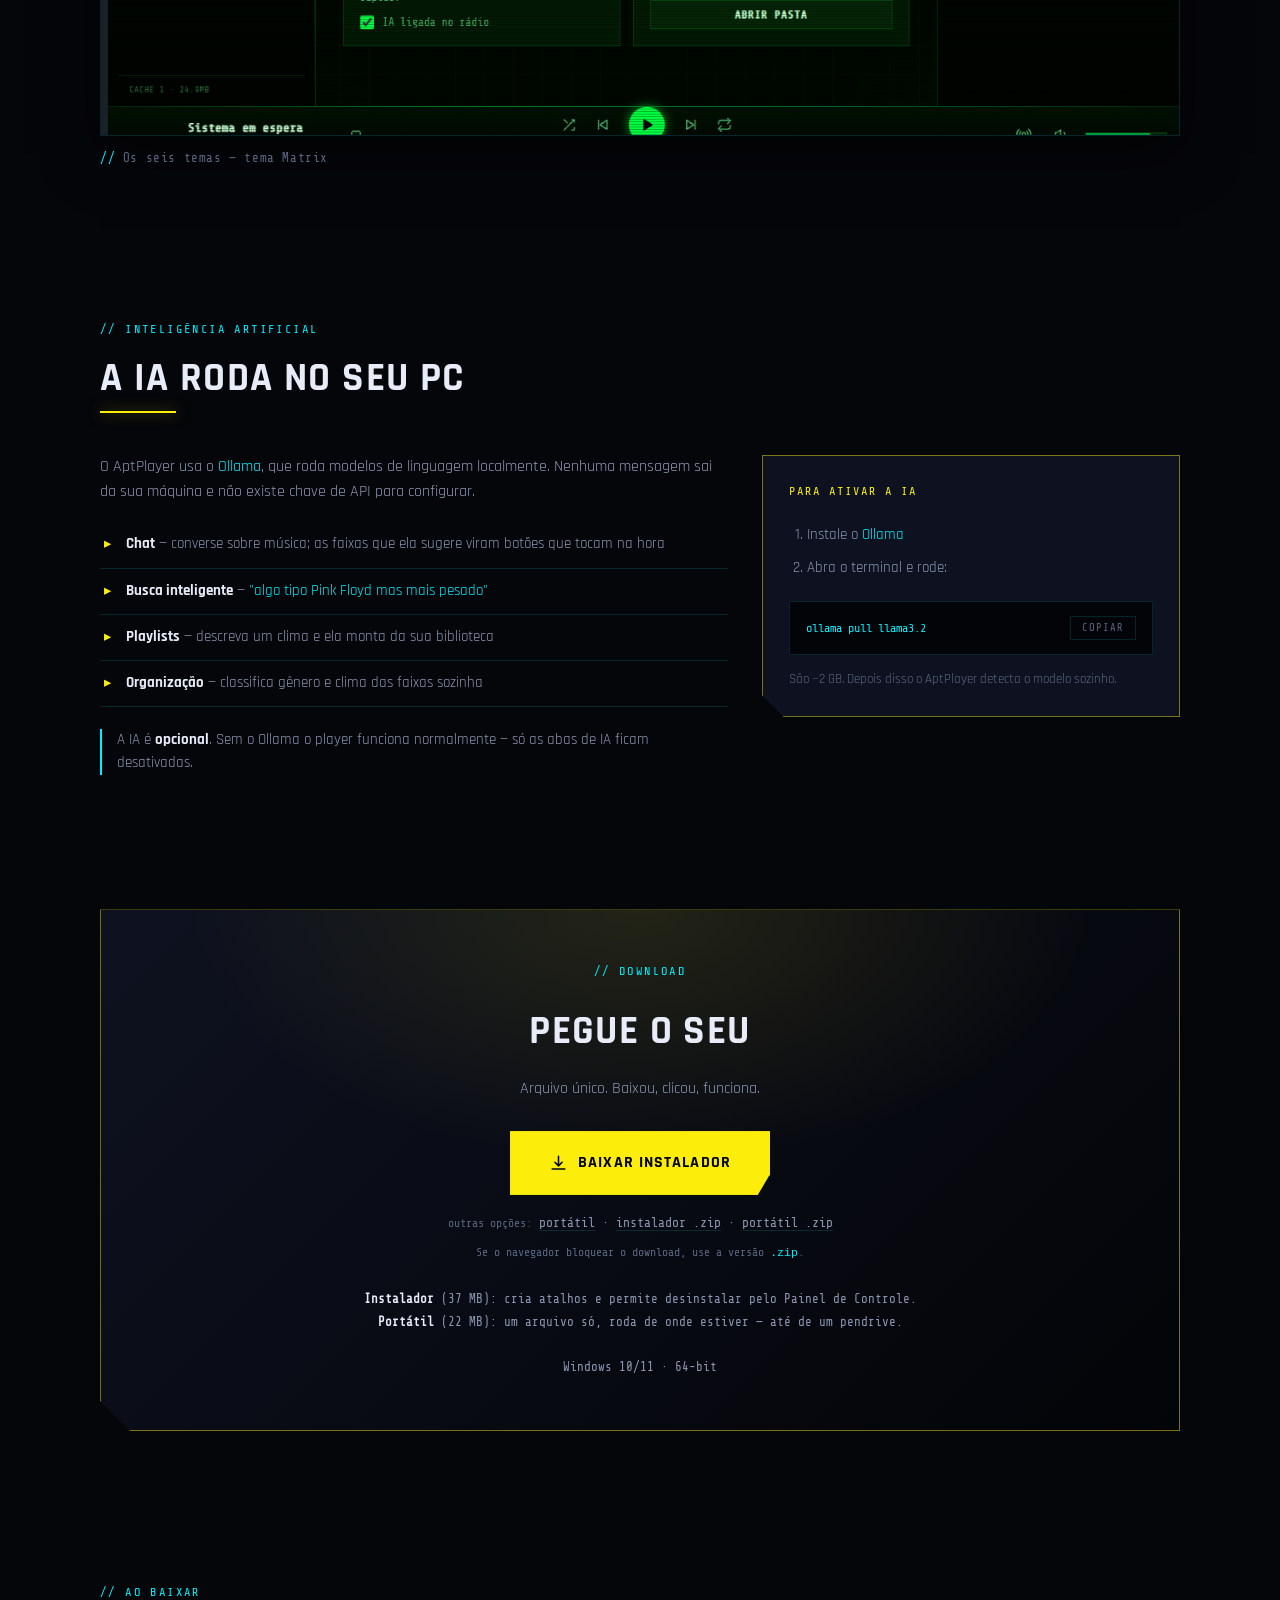
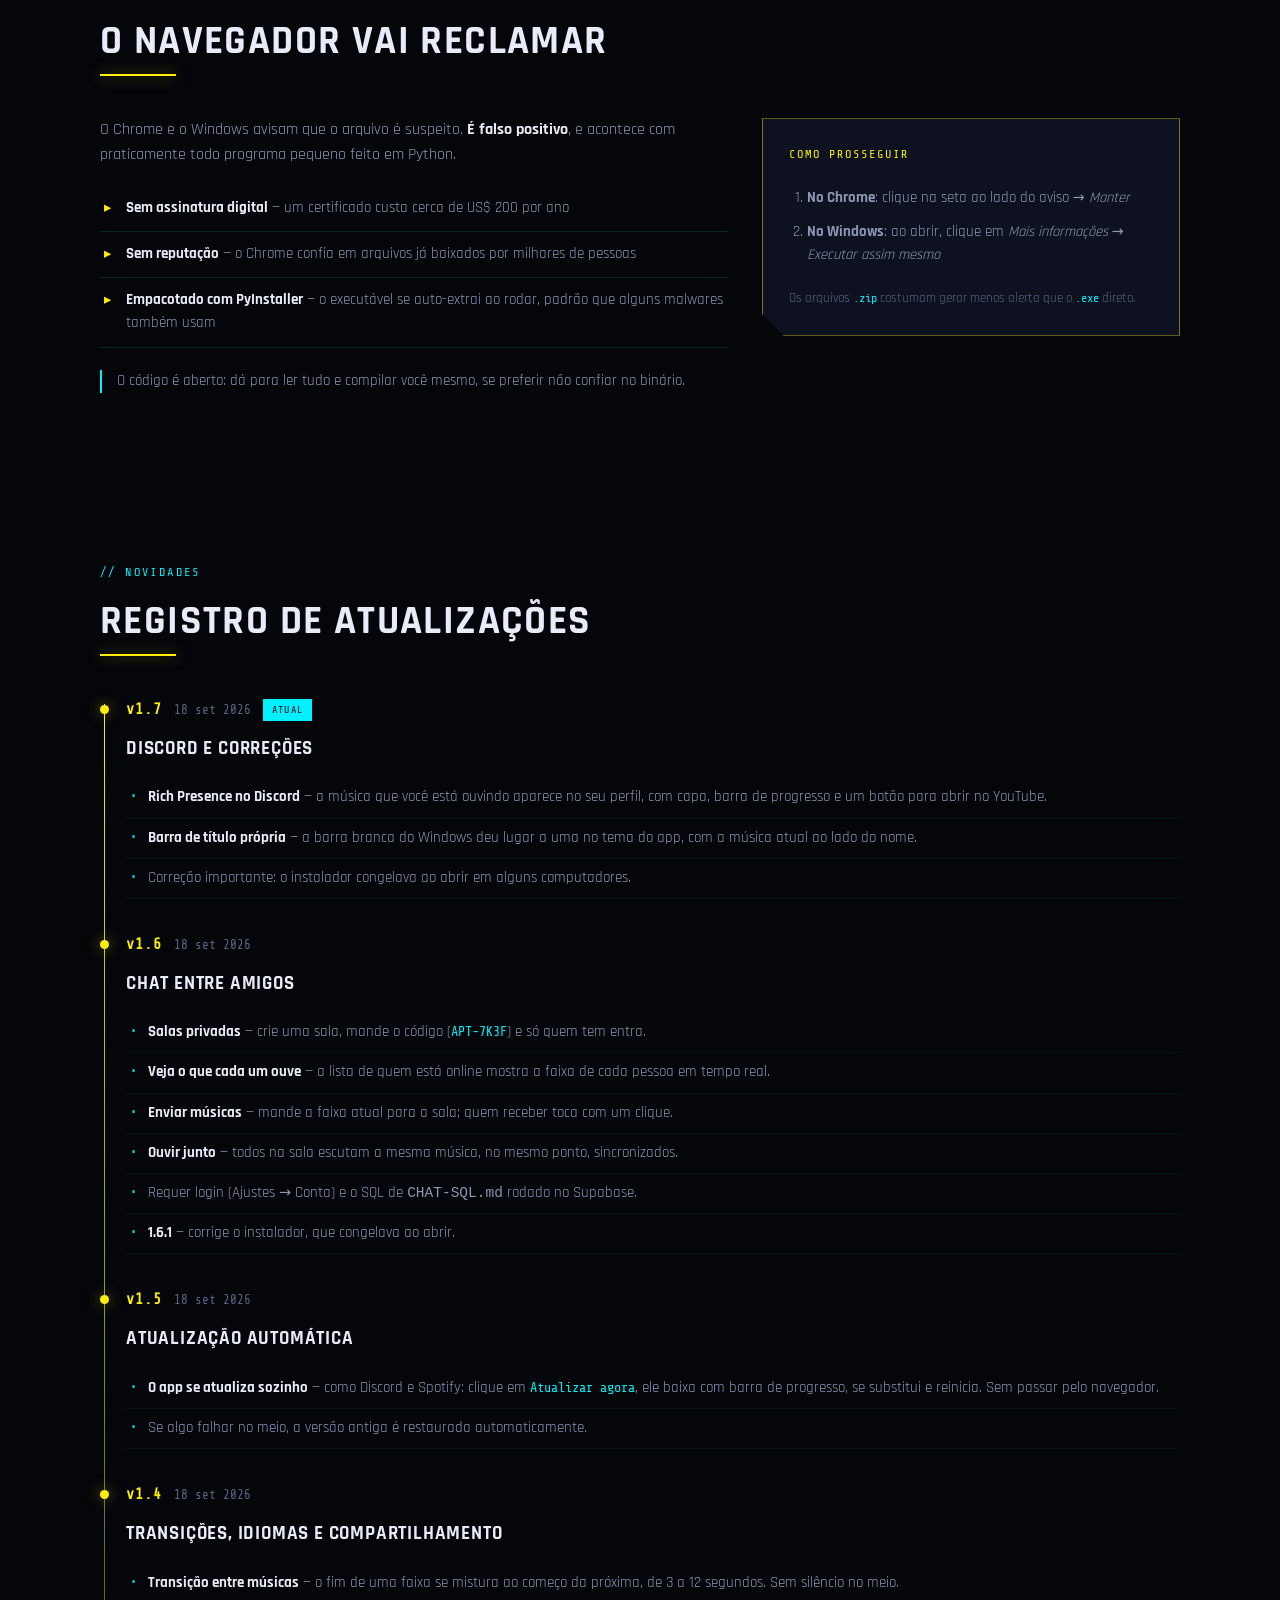
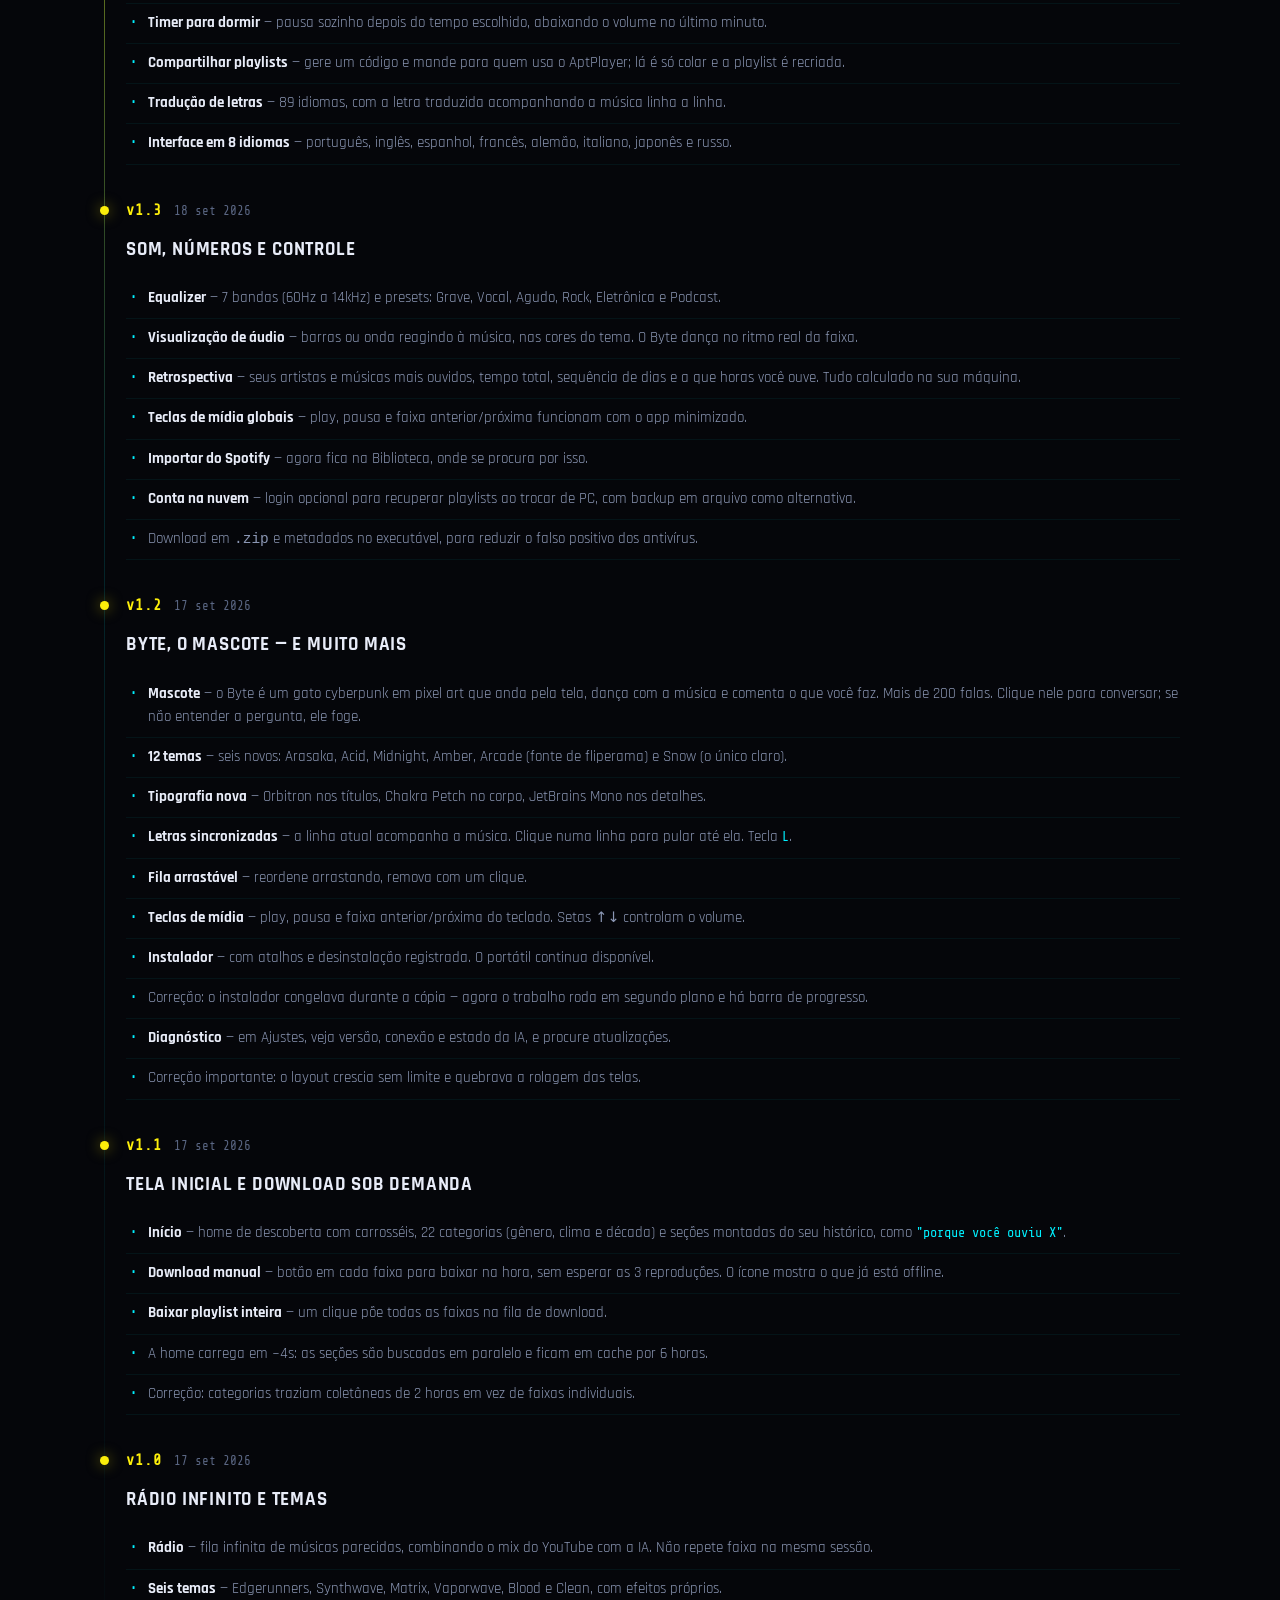
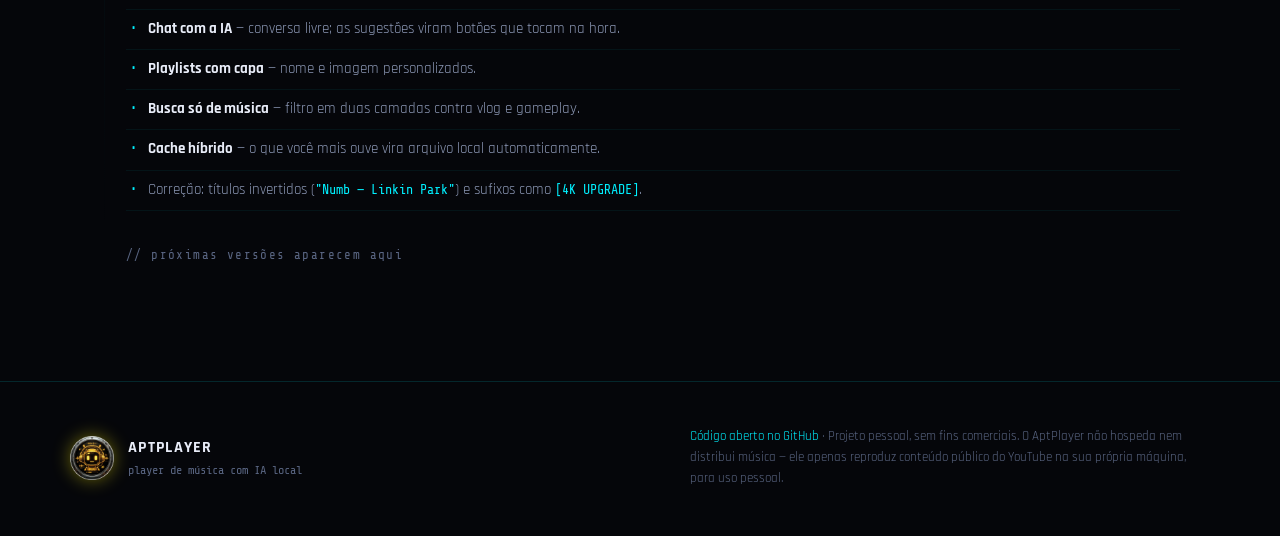
==== commit 7011c0bf: "v1.7.1: barra de titulo no tema do app" ====
--- a/site/index.html
+++ b/site/index.html
@@ -40,7 +40,7 @@
 <header class="hero" id="top">
   <div class="hero-inner">
     <div class="hero-text">
-      <div class="kicker">// v1.7 · Windows · instalador ou portátil</div>
+      <div class="kicker">// v1.7.1 · Windows · instalador ou portátil</div>
       <h1>Seu player.<br><span class="hl">Sua máquina.</span><br>Sem conta nenhuma.</h1>
       <p class="lead">
         Busca no YouTube, monta sua biblioteca, baixa o que você mais ouve e
@@ -332,6 +332,7 @@
         <h3>Discord e correções</h3>
         <ul>
           <li><strong>Rich Presence no Discord</strong> — a música que você está ouvindo aparece no seu perfil, com capa, barra de progresso e um botão para abrir no YouTube.</li>
+          <li><strong>Barra de título própria</strong> — a barra branca do Windows deu lugar a uma no tema do app, com a música atual ao lado do nome.</li>
           <li>Correção importante: o instalador congelava ao abrir em alguns computadores.</li>
         </ul>
       </div>
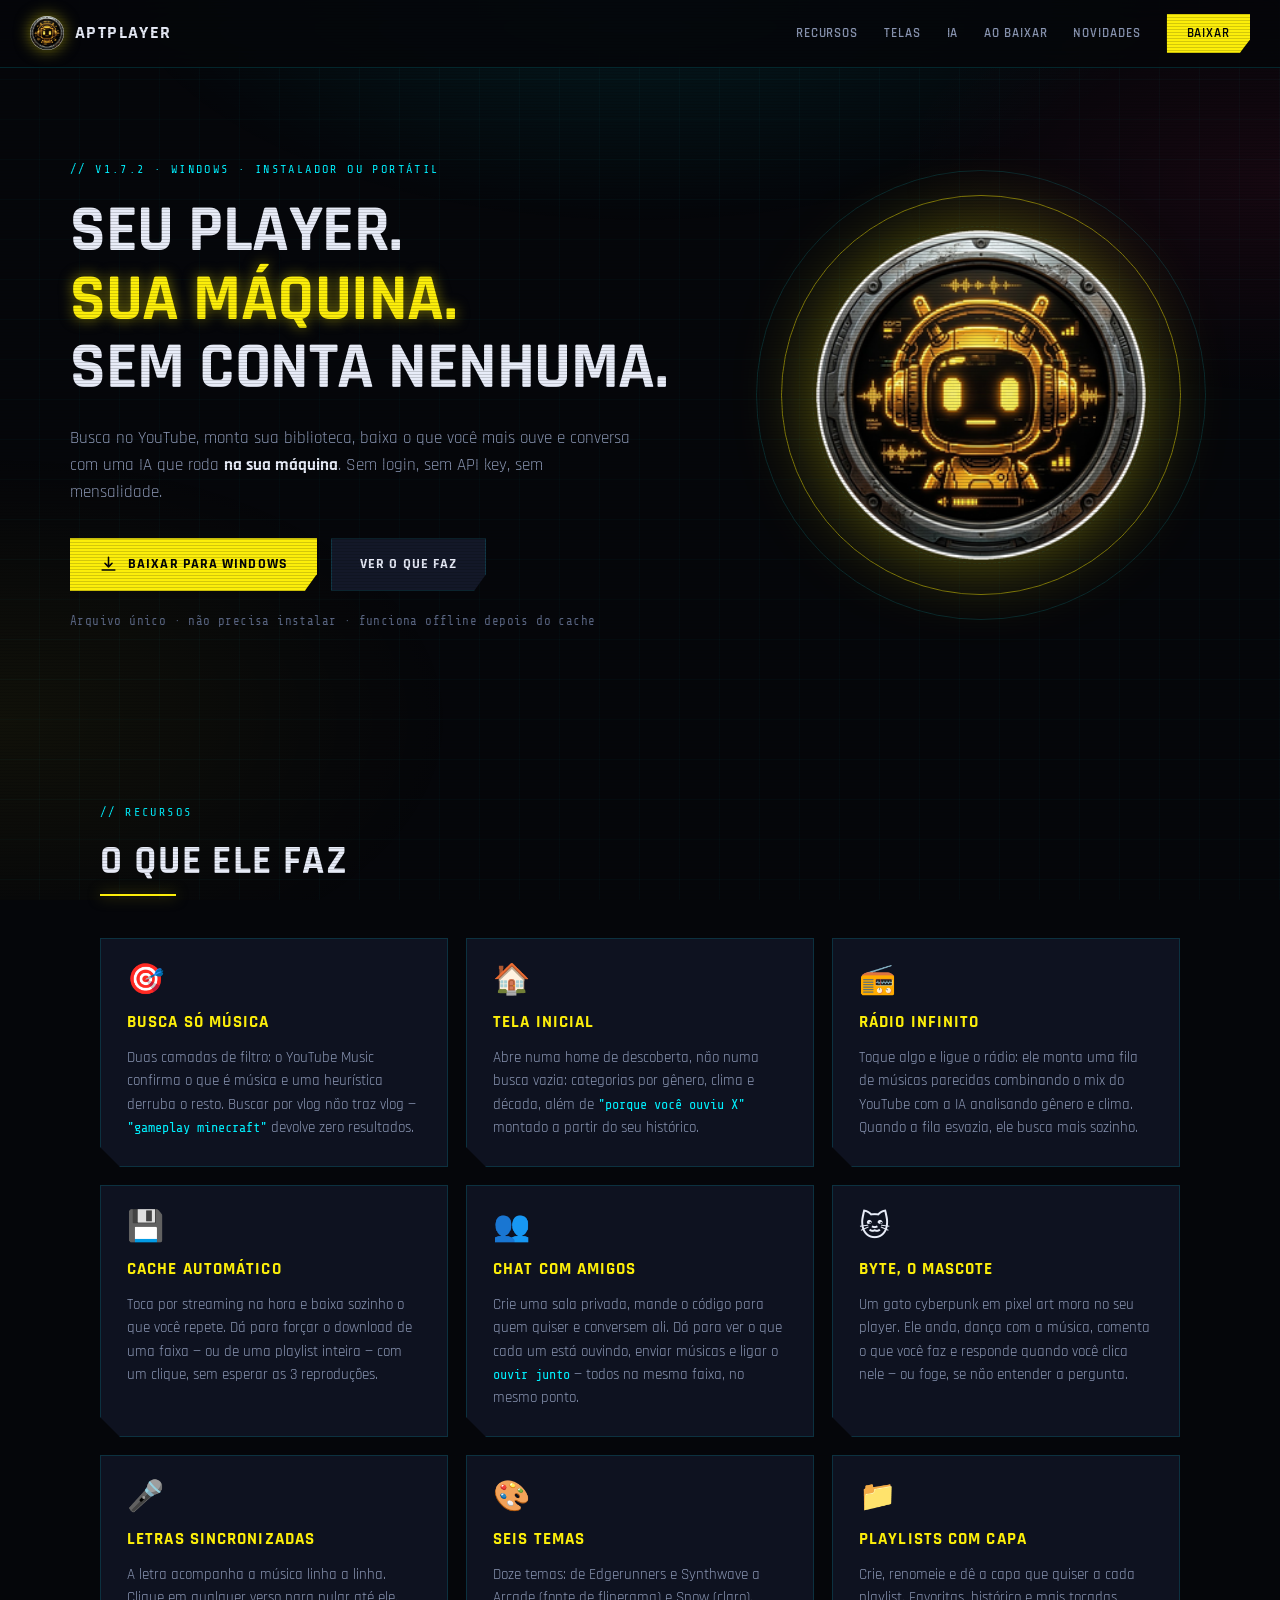
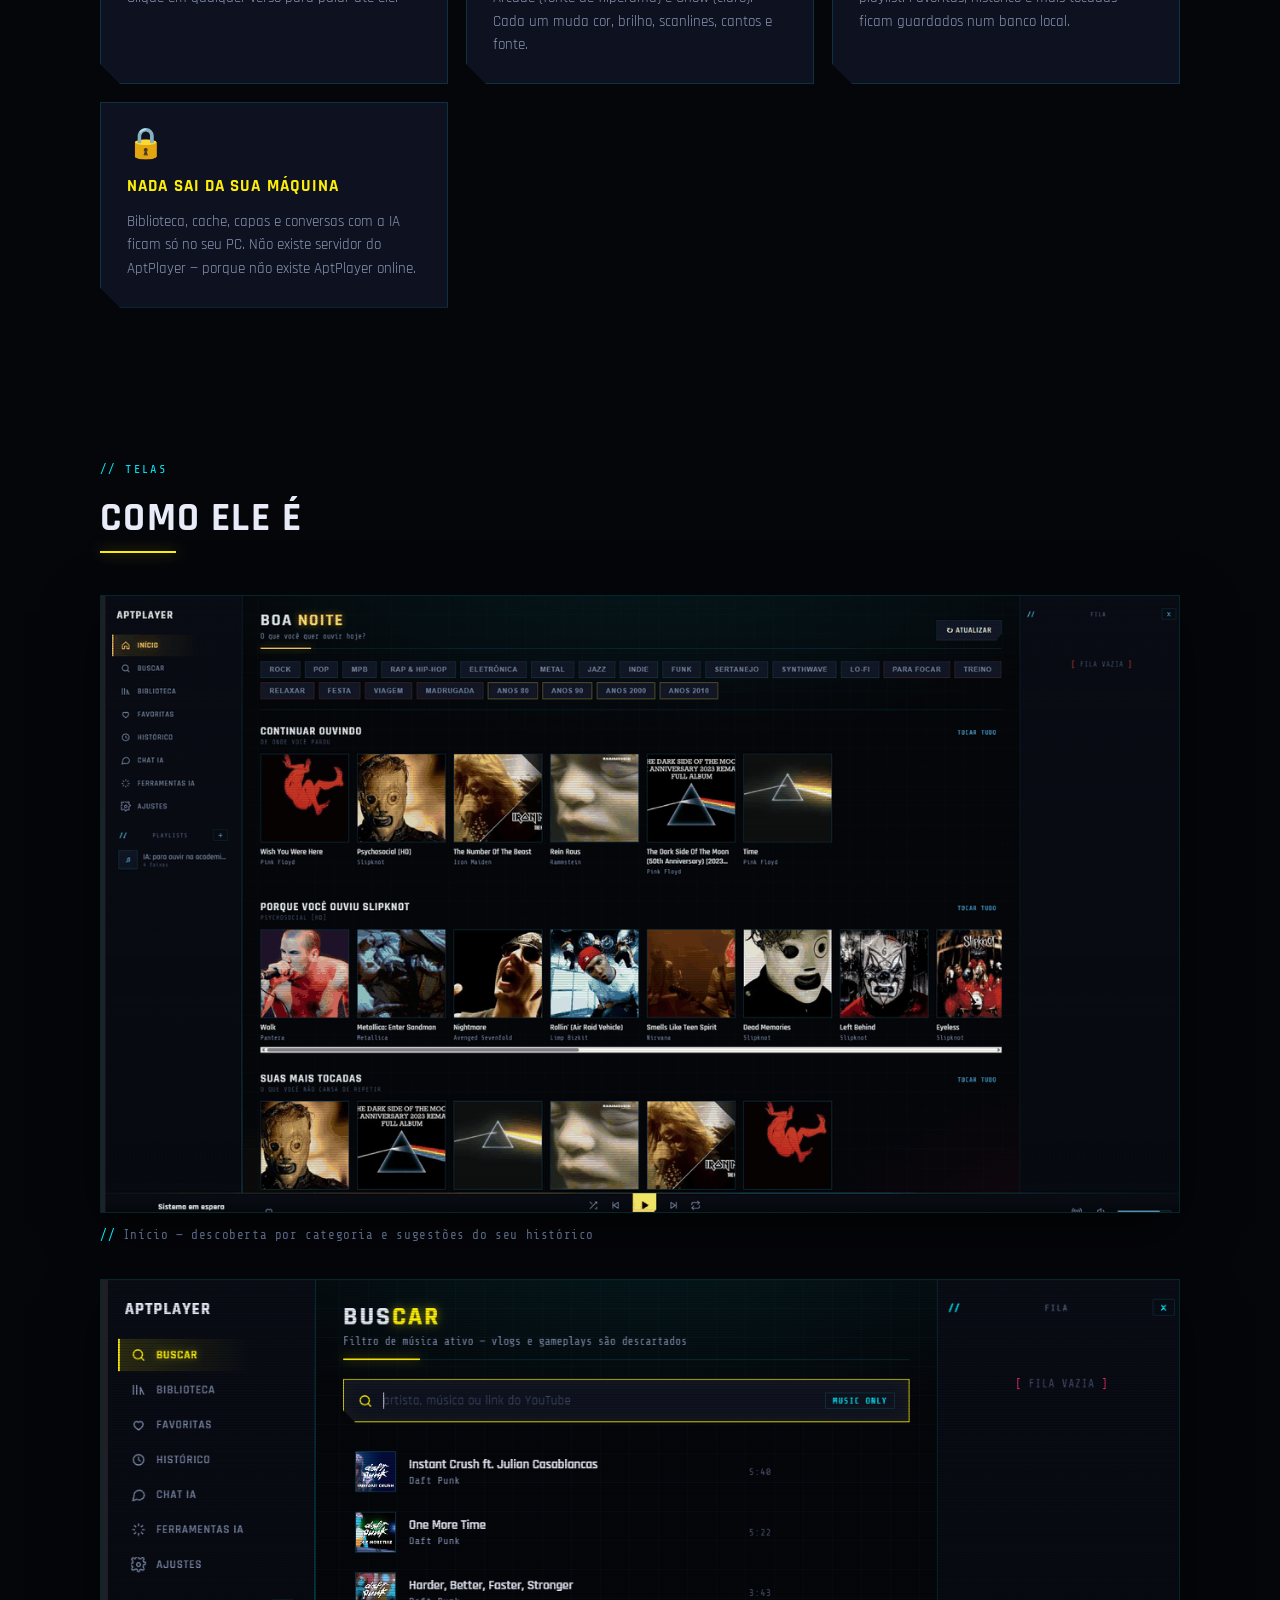
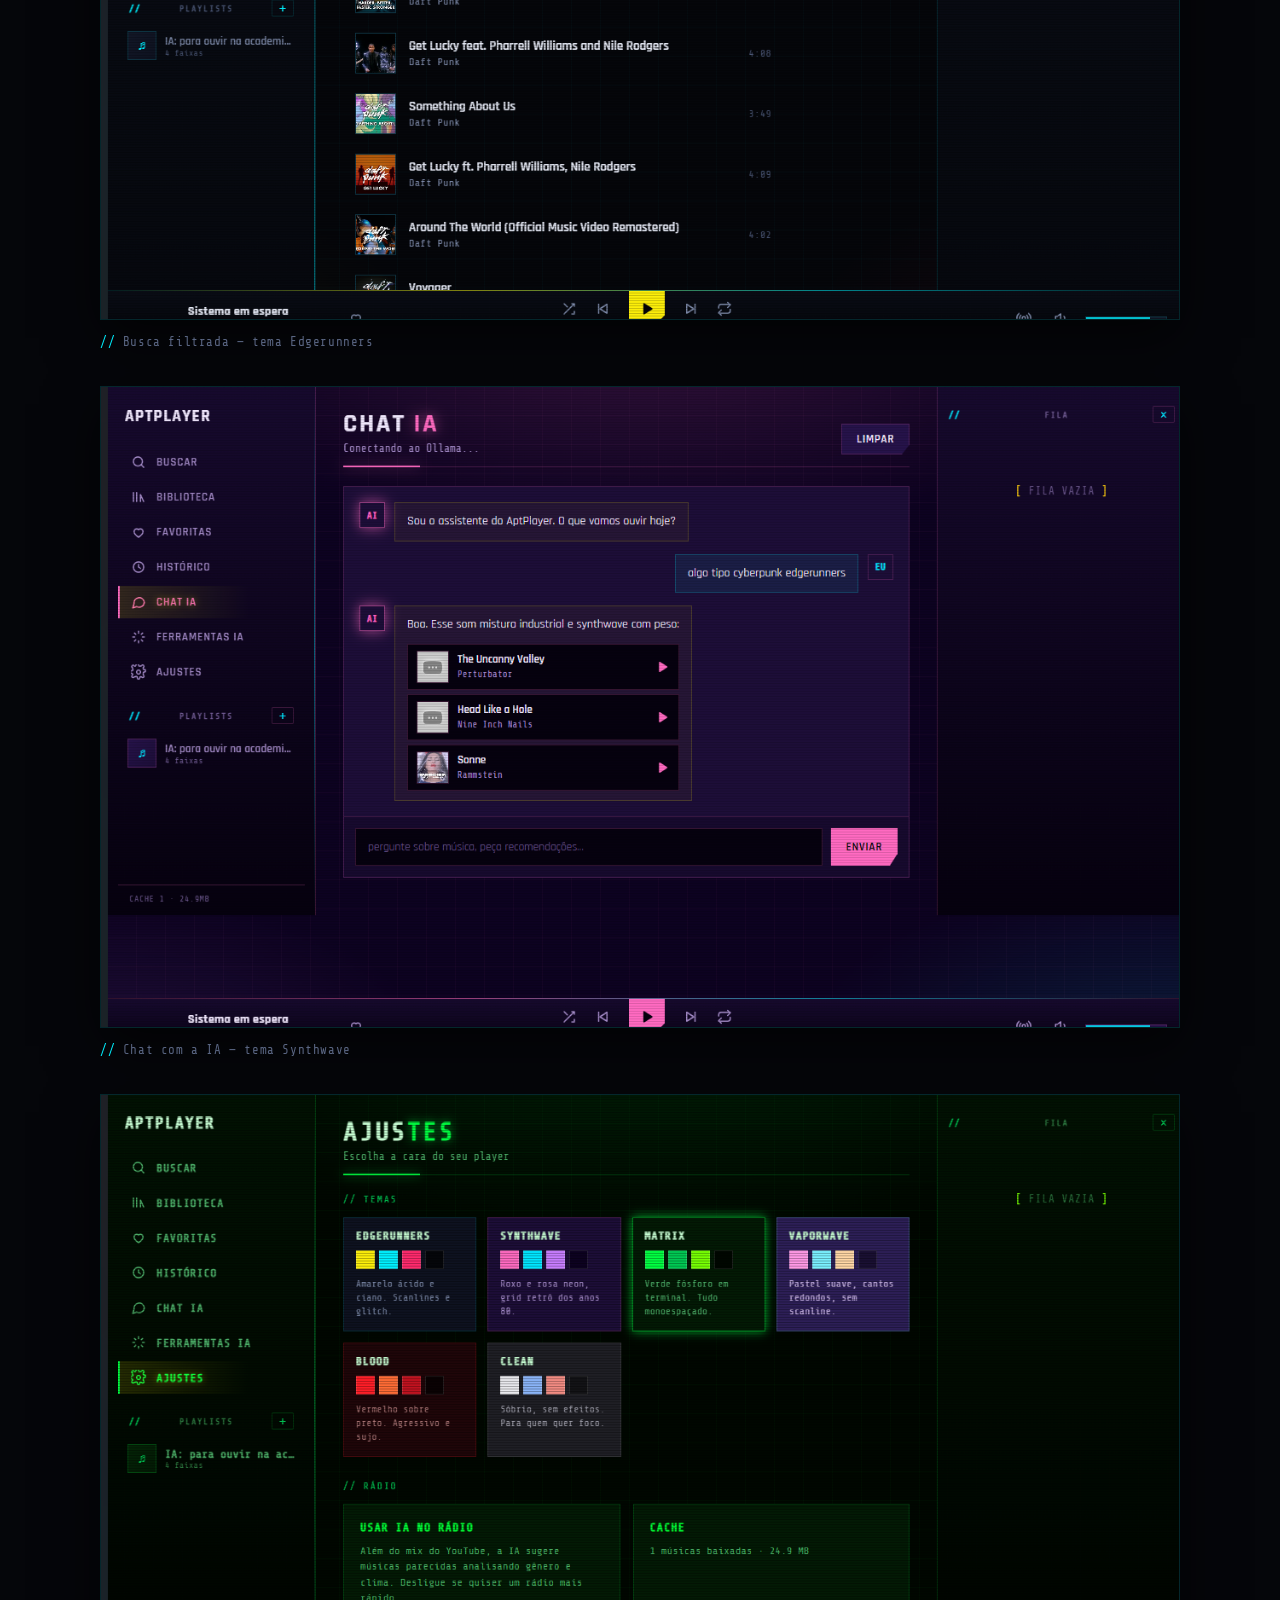
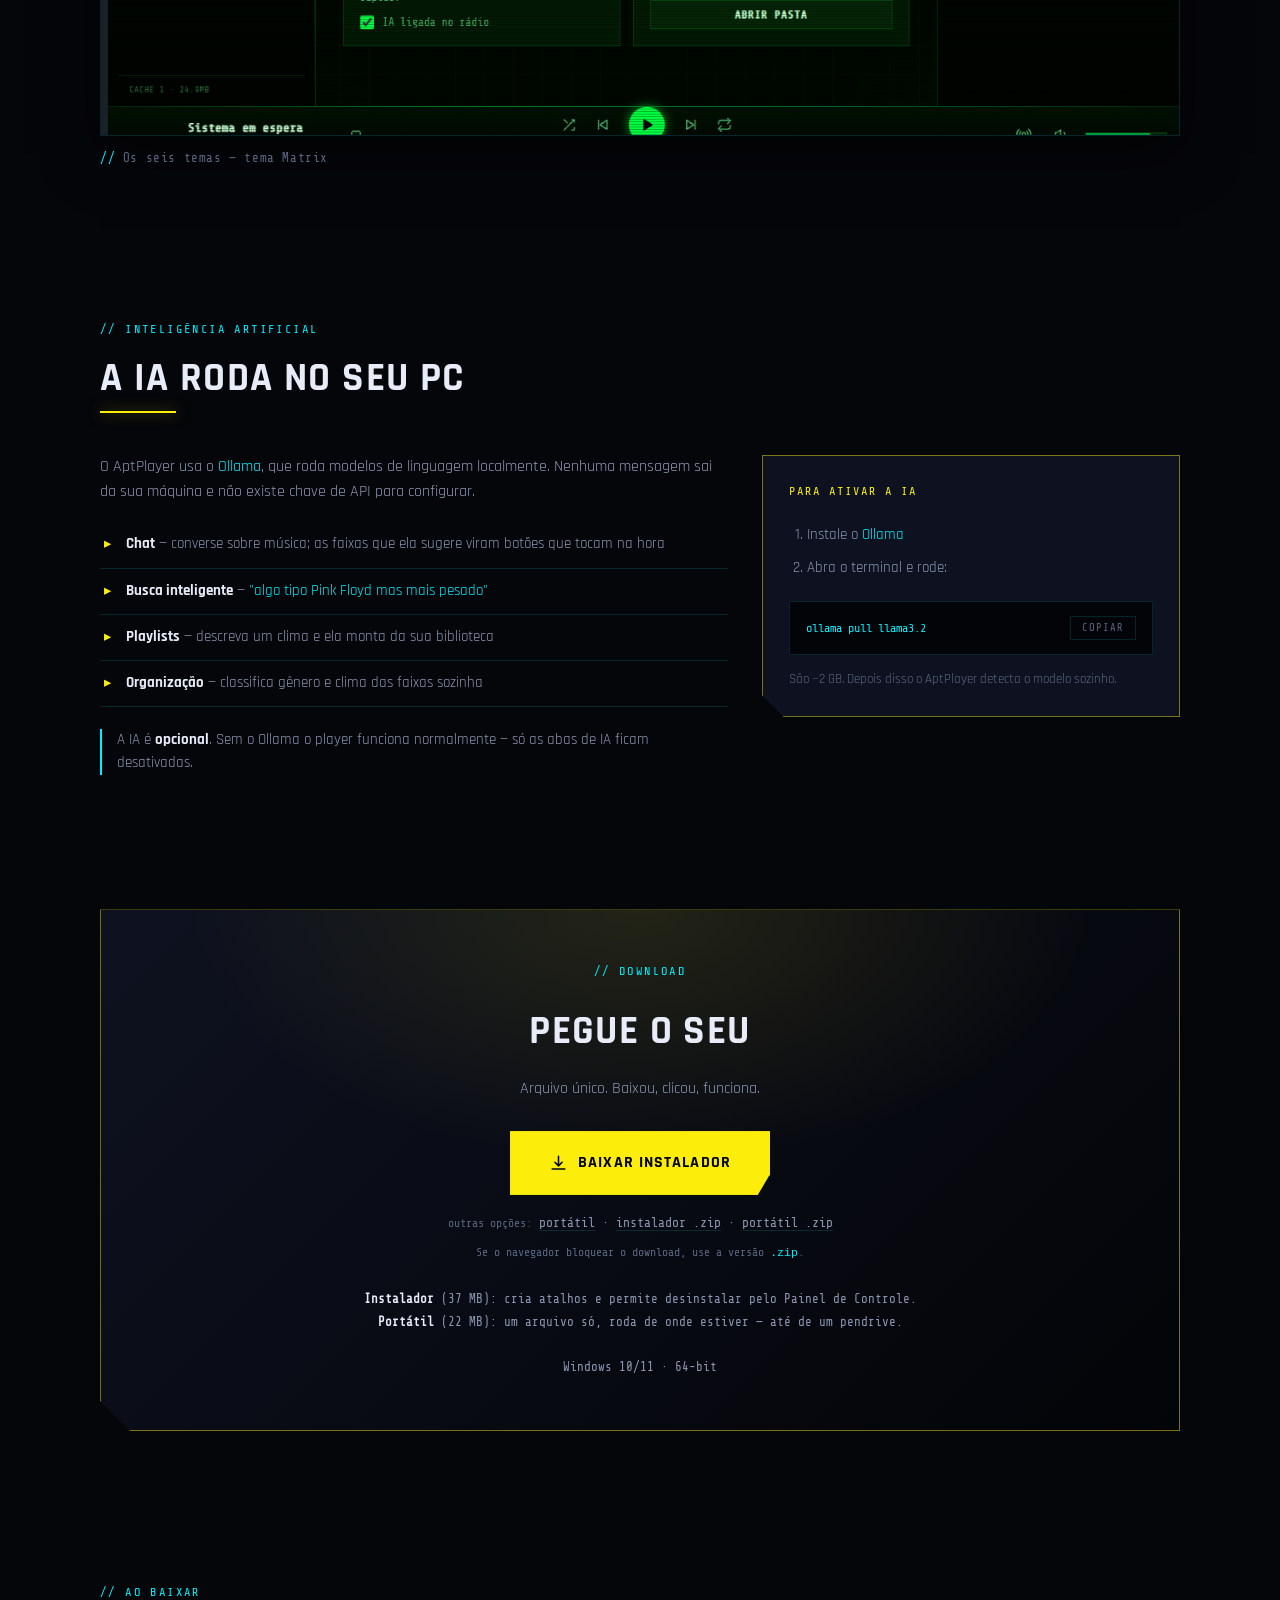
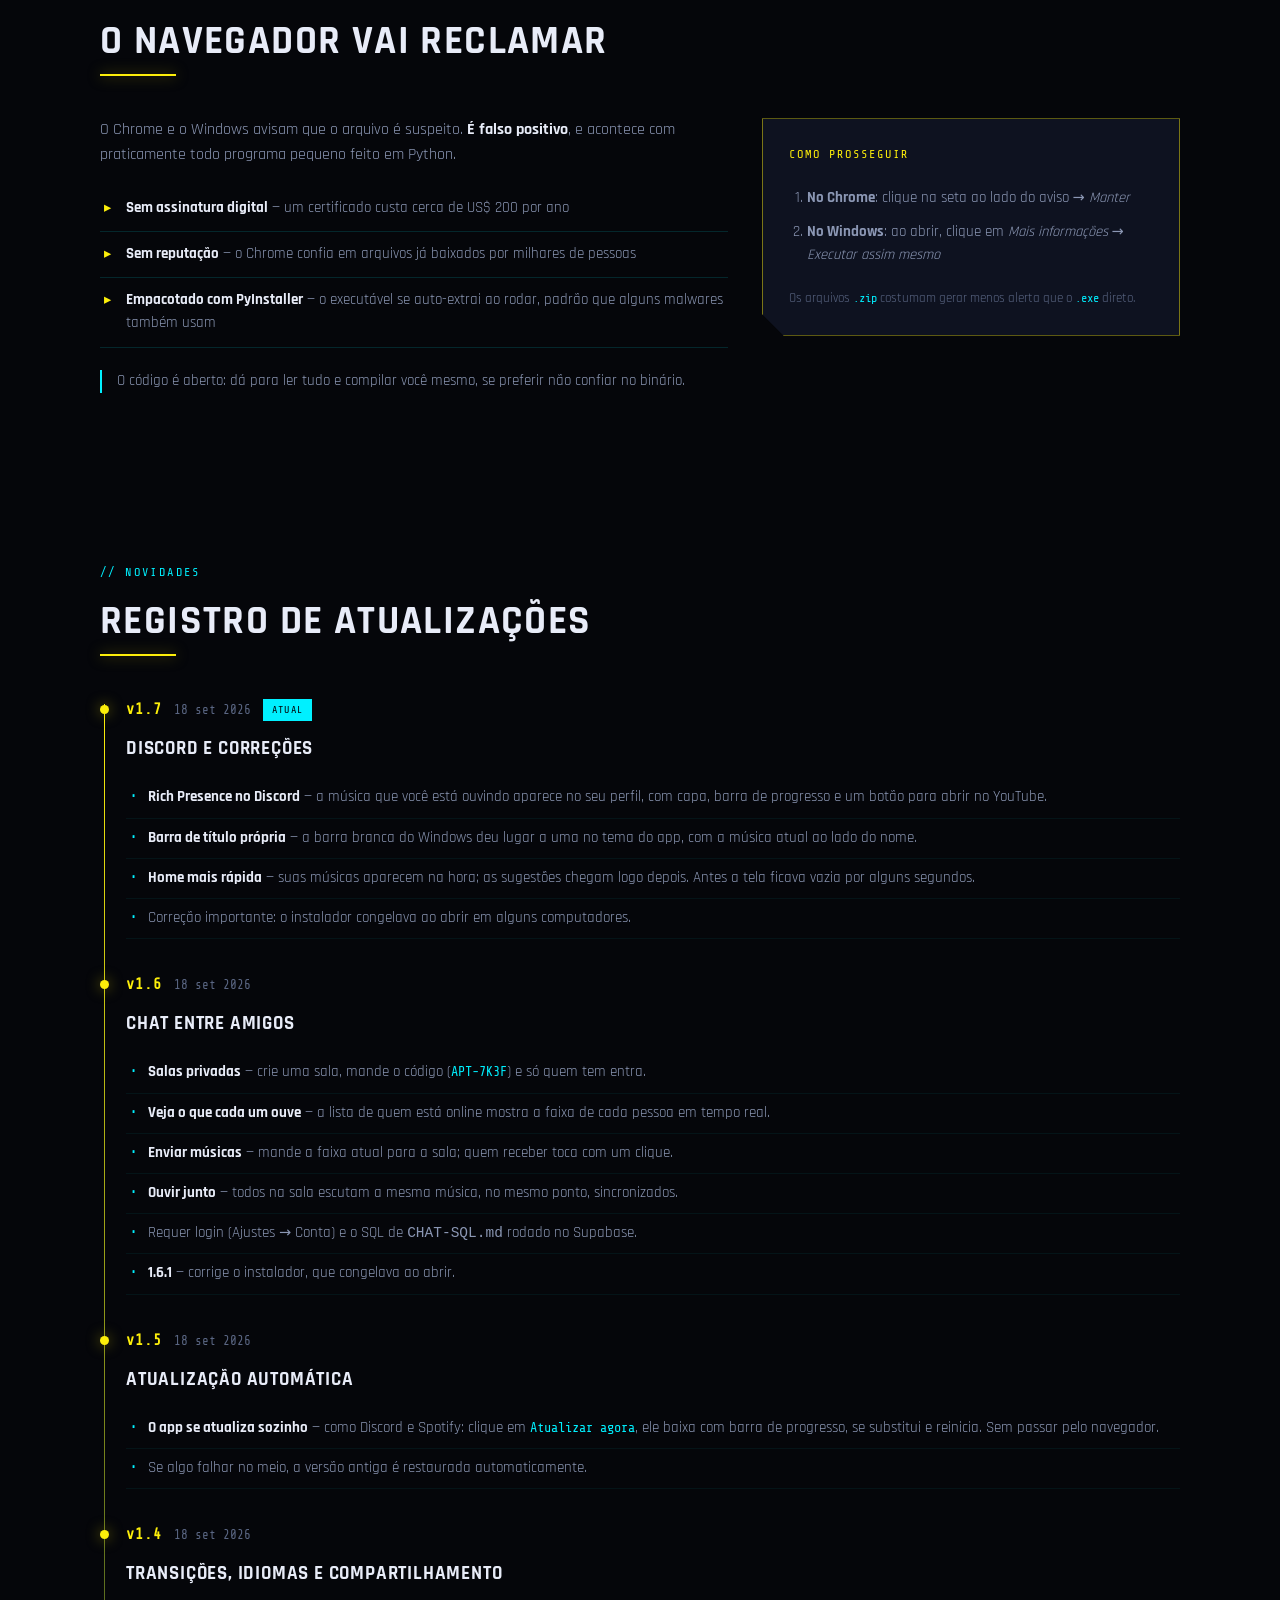
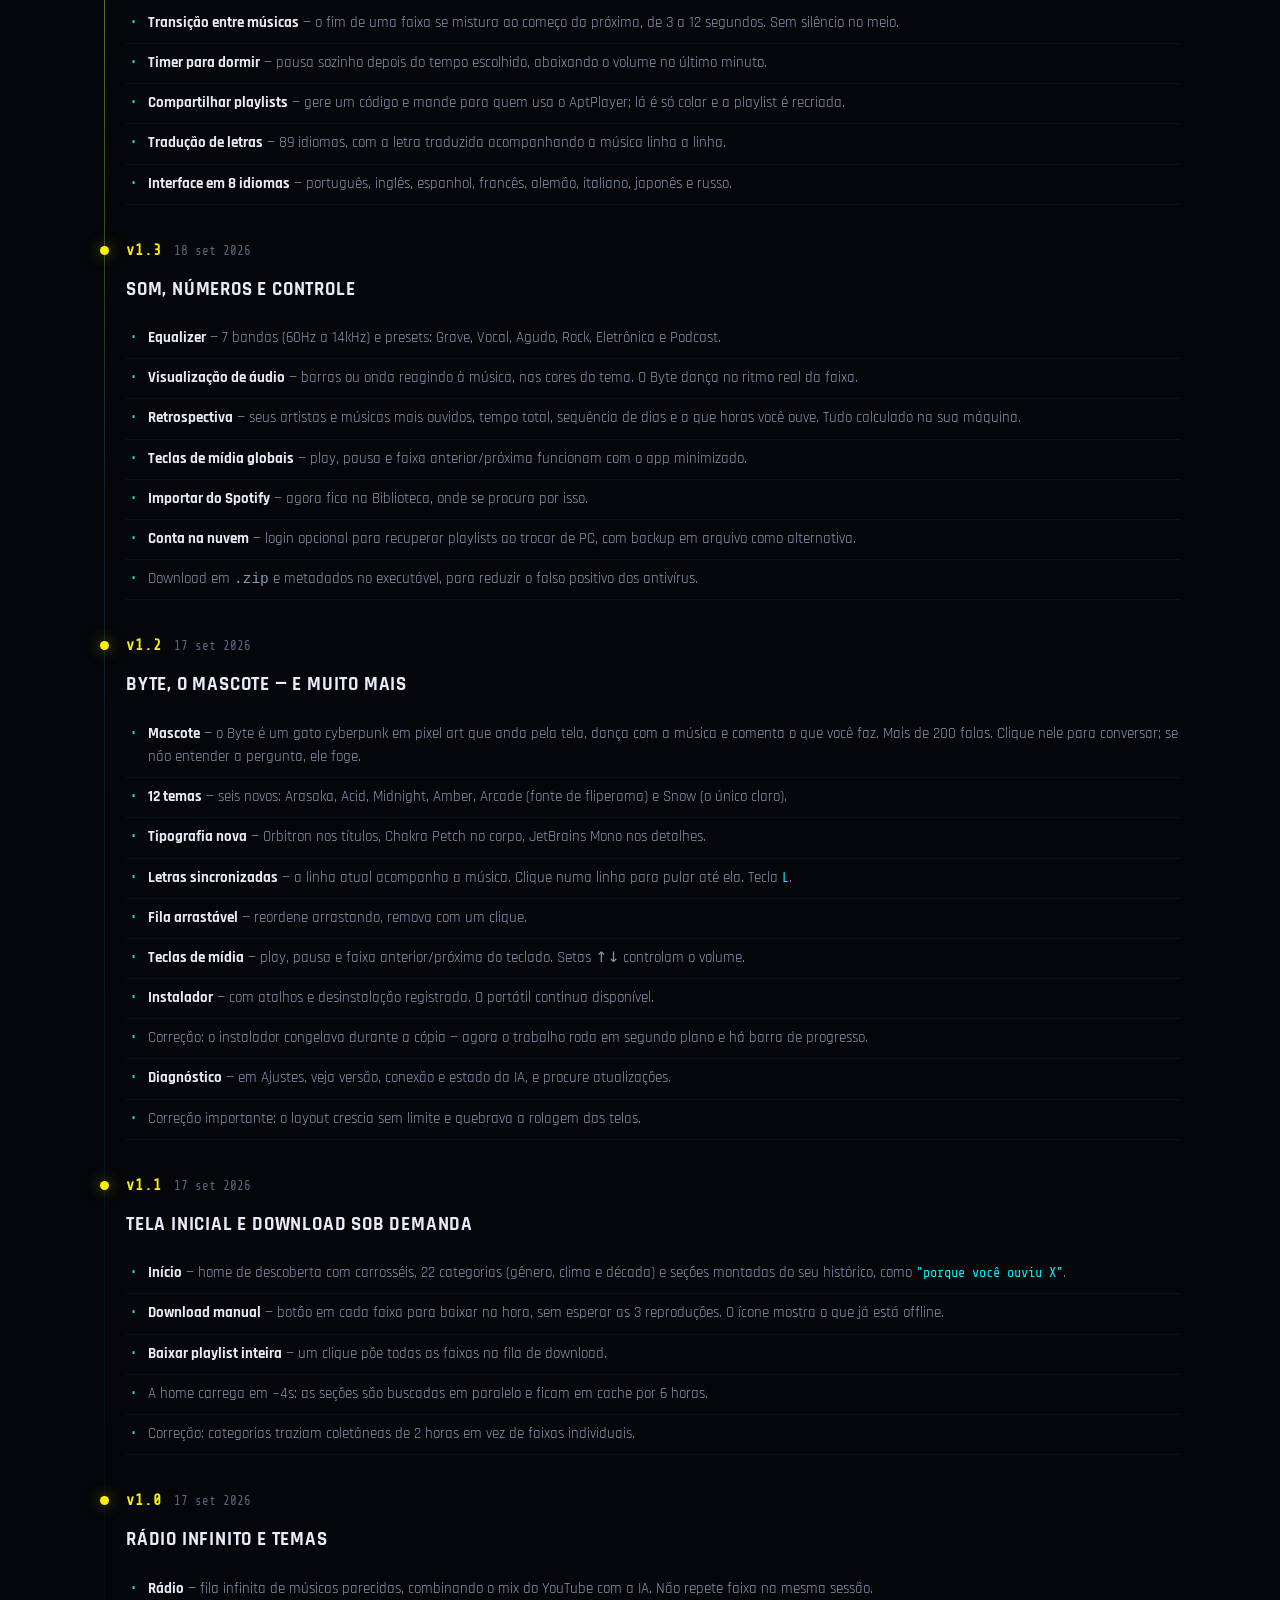
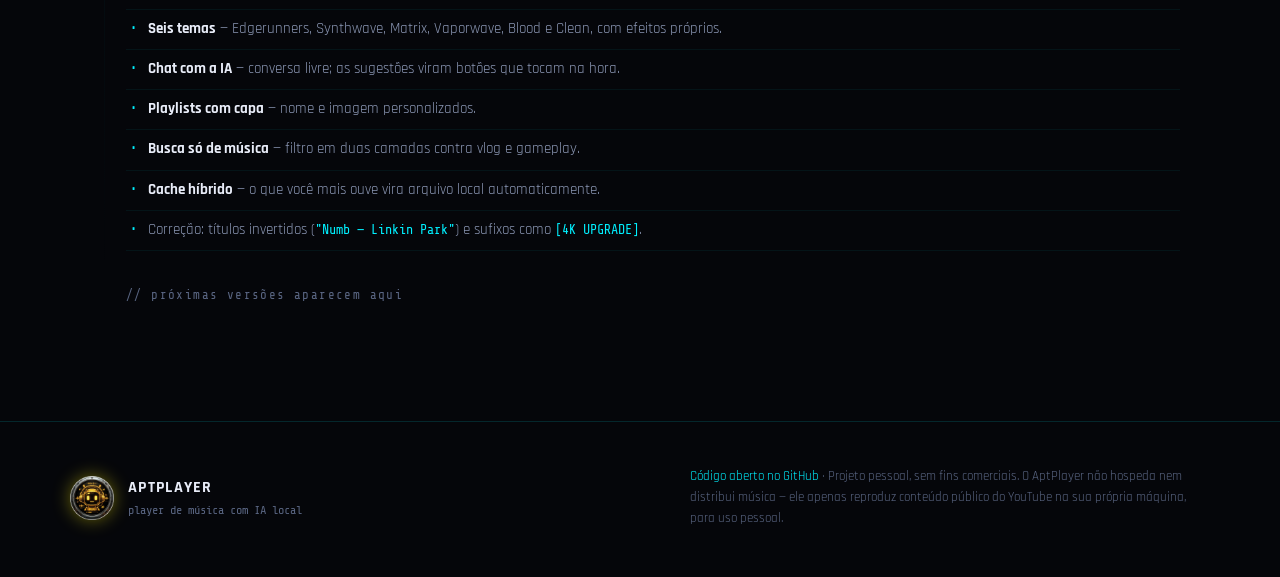
==== commit f9a2cdb5: "v1.7.2: home carrega em duas etapas e boot resiliente" ====
--- a/site/index.html
+++ b/site/index.html
@@ -40,7 +40,7 @@
 <header class="hero" id="top">
   <div class="hero-inner">
     <div class="hero-text">
-      <div class="kicker">// v1.7.1 · Windows · instalador ou portátil</div>
+      <div class="kicker">// v1.7.2 · Windows · instalador ou portátil</div>
       <h1>Seu player.<br><span class="hl">Sua máquina.</span><br>Sem conta nenhuma.</h1>
       <p class="lead">
         Busca no YouTube, monta sua biblioteca, baixa o que você mais ouve e
@@ -333,6 +333,7 @@
         <ul>
           <li><strong>Rich Presence no Discord</strong> — a música que você está ouvindo aparece no seu perfil, com capa, barra de progresso e um botão para abrir no YouTube.</li>
           <li><strong>Barra de título própria</strong> — a barra branca do Windows deu lugar a uma no tema do app, com a música atual ao lado do nome.</li>
+          <li><strong>Home mais rápida</strong> — suas músicas aparecem na hora; as sugestões chegam logo depois. Antes a tela ficava vazia por alguns segundos.</li>
           <li>Correção importante: o instalador congelava ao abrir em alguns computadores.</li>
         </ul>
       </div>
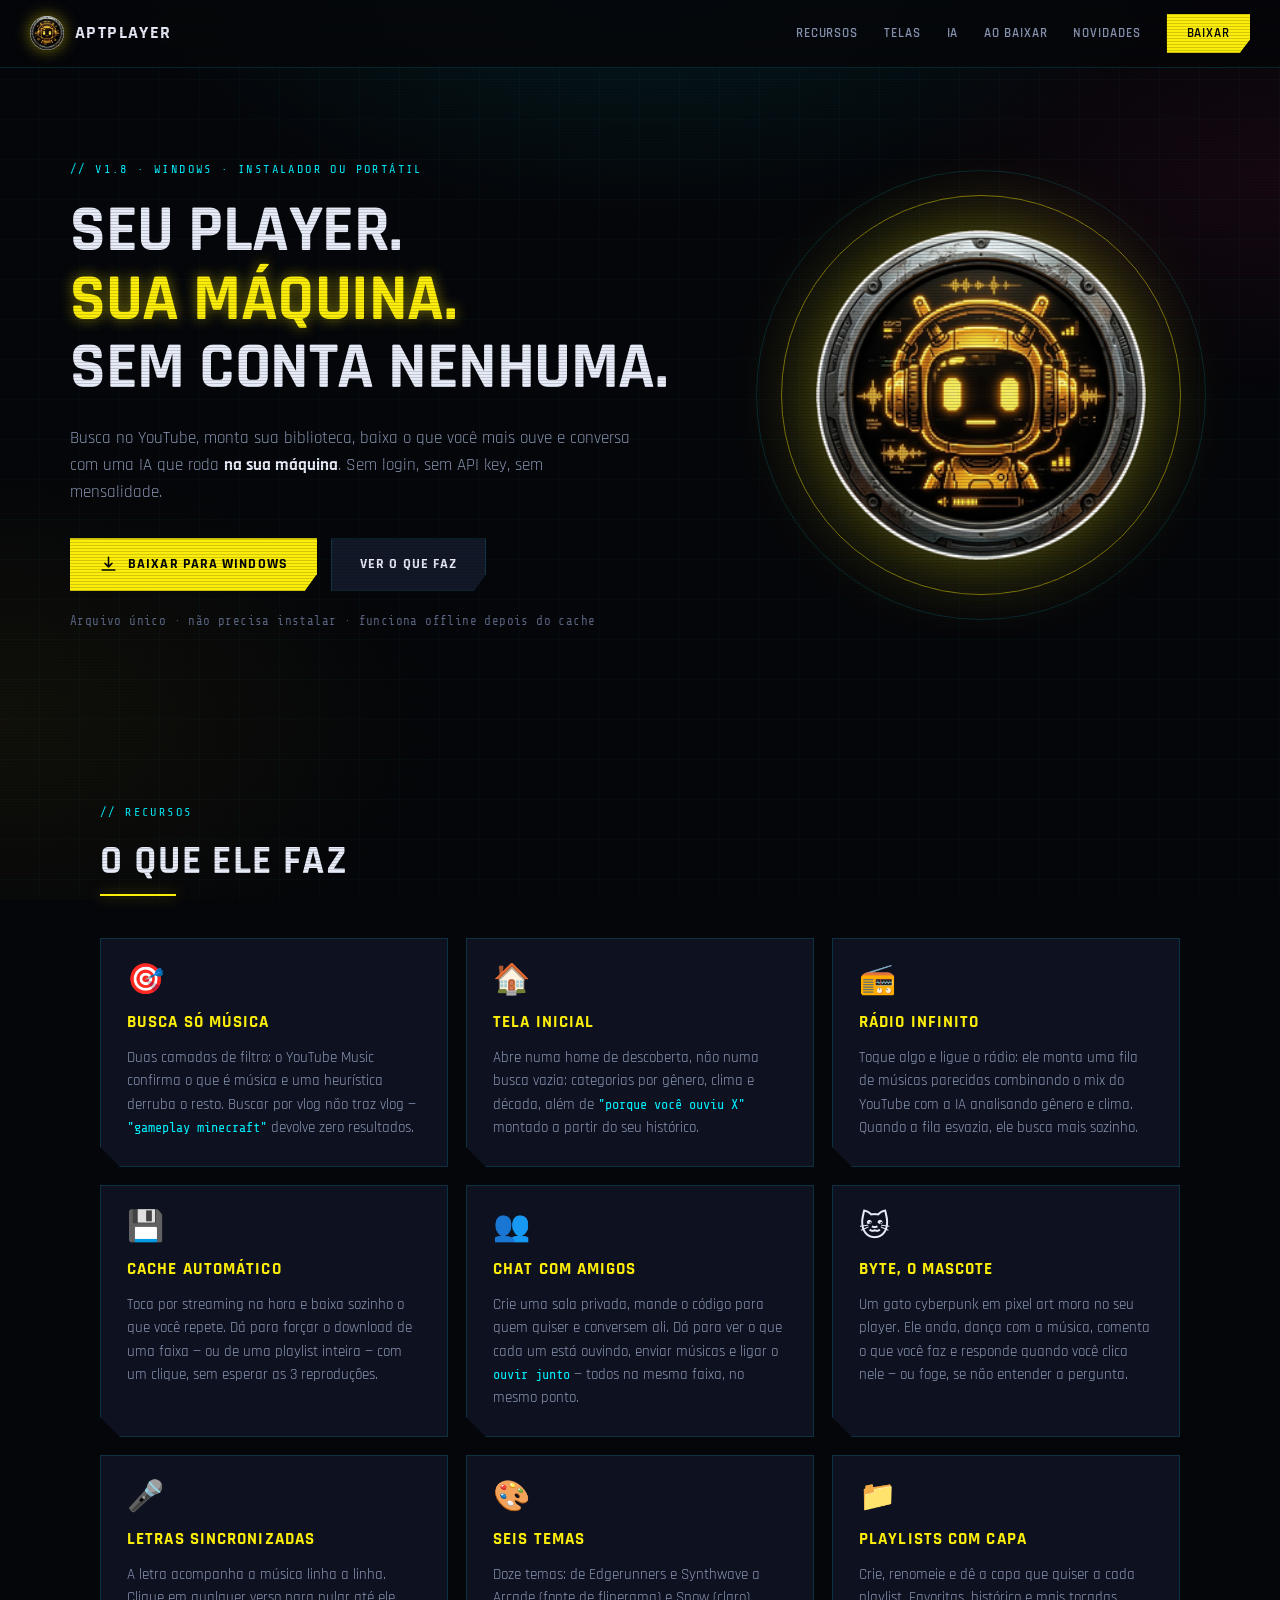
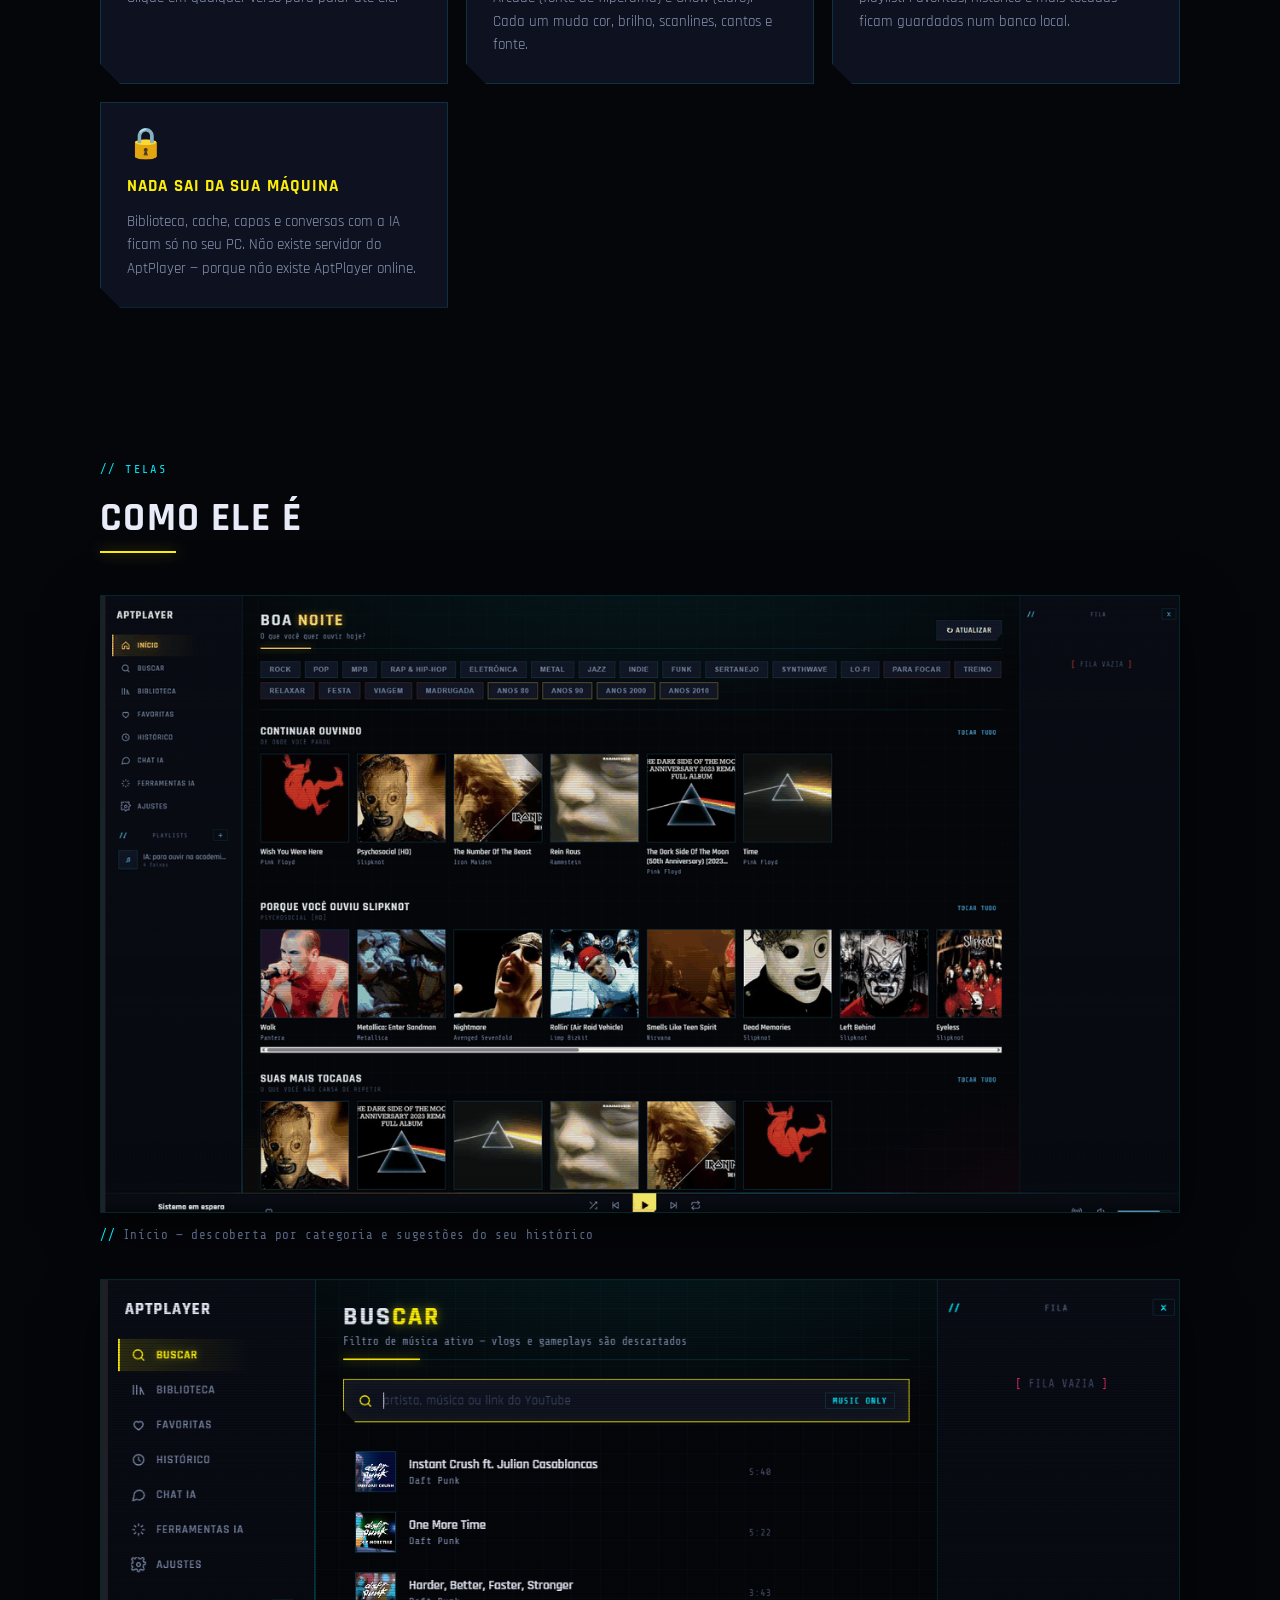
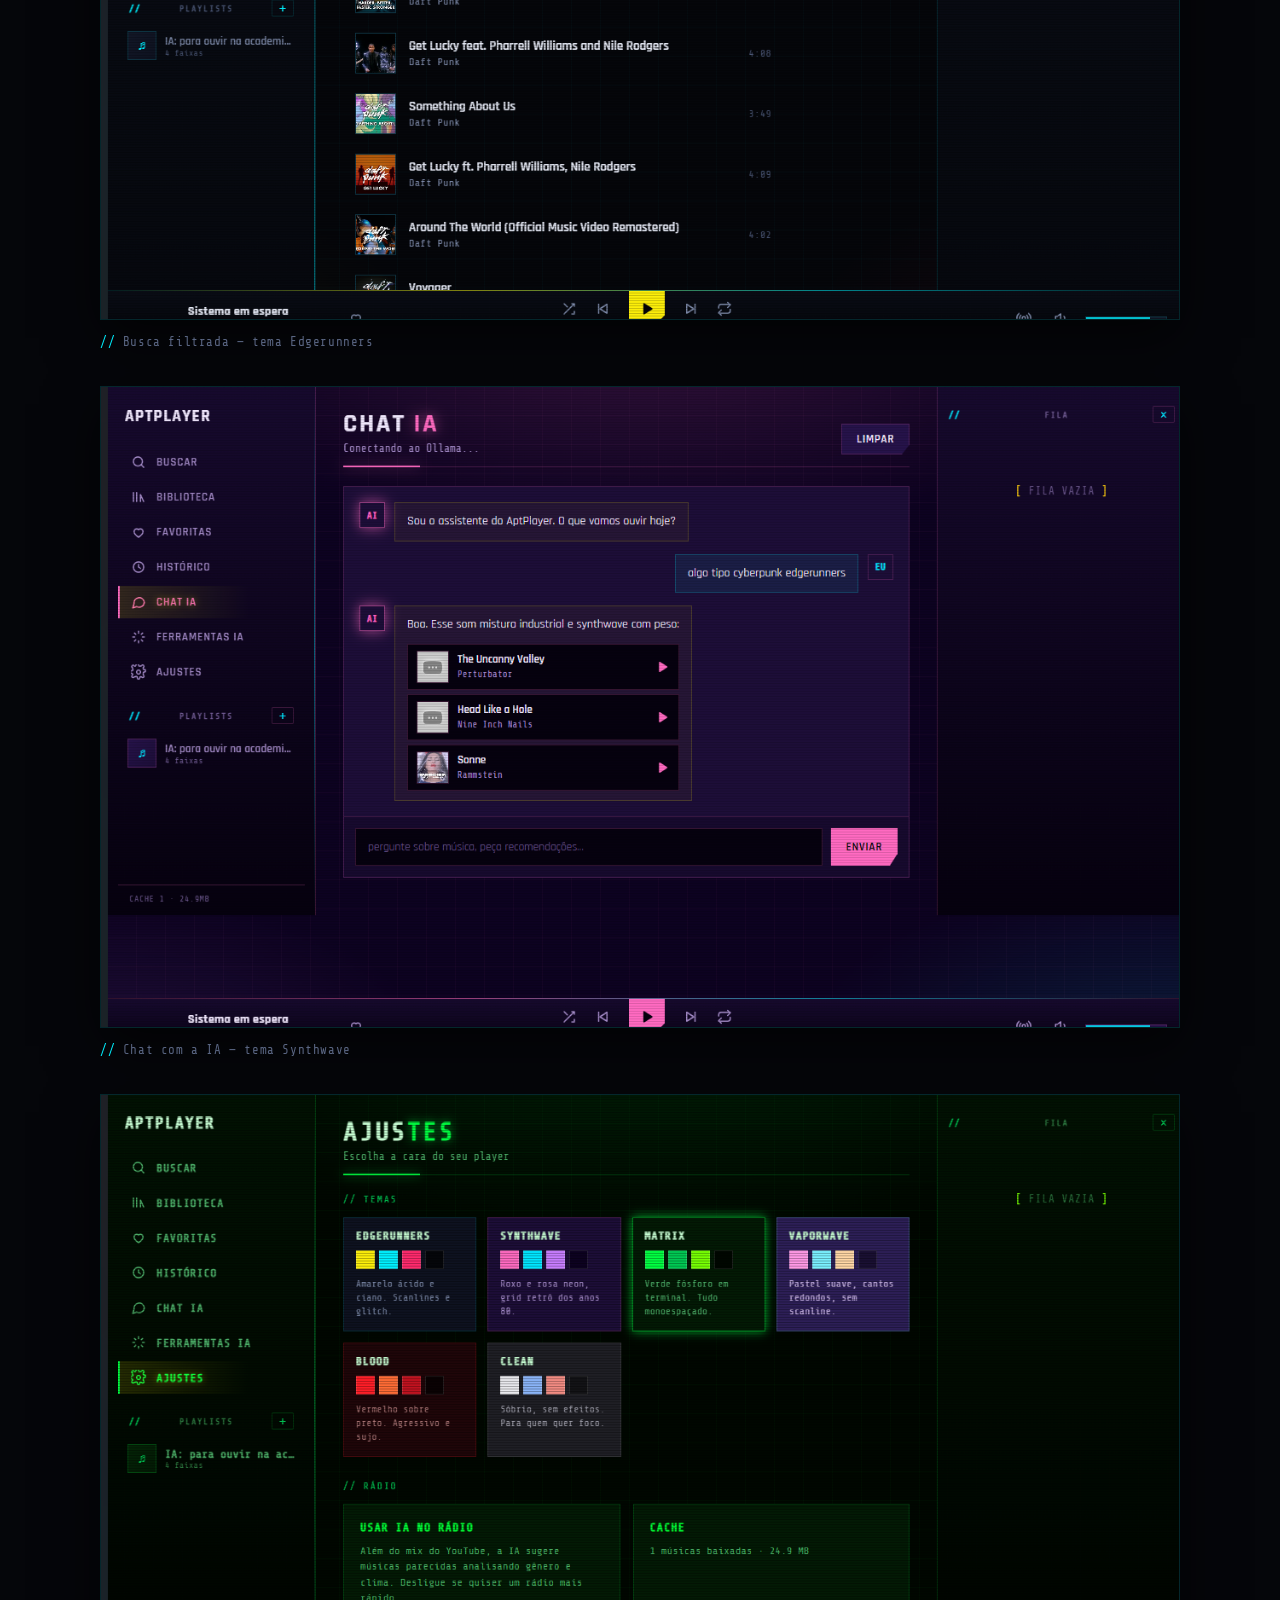
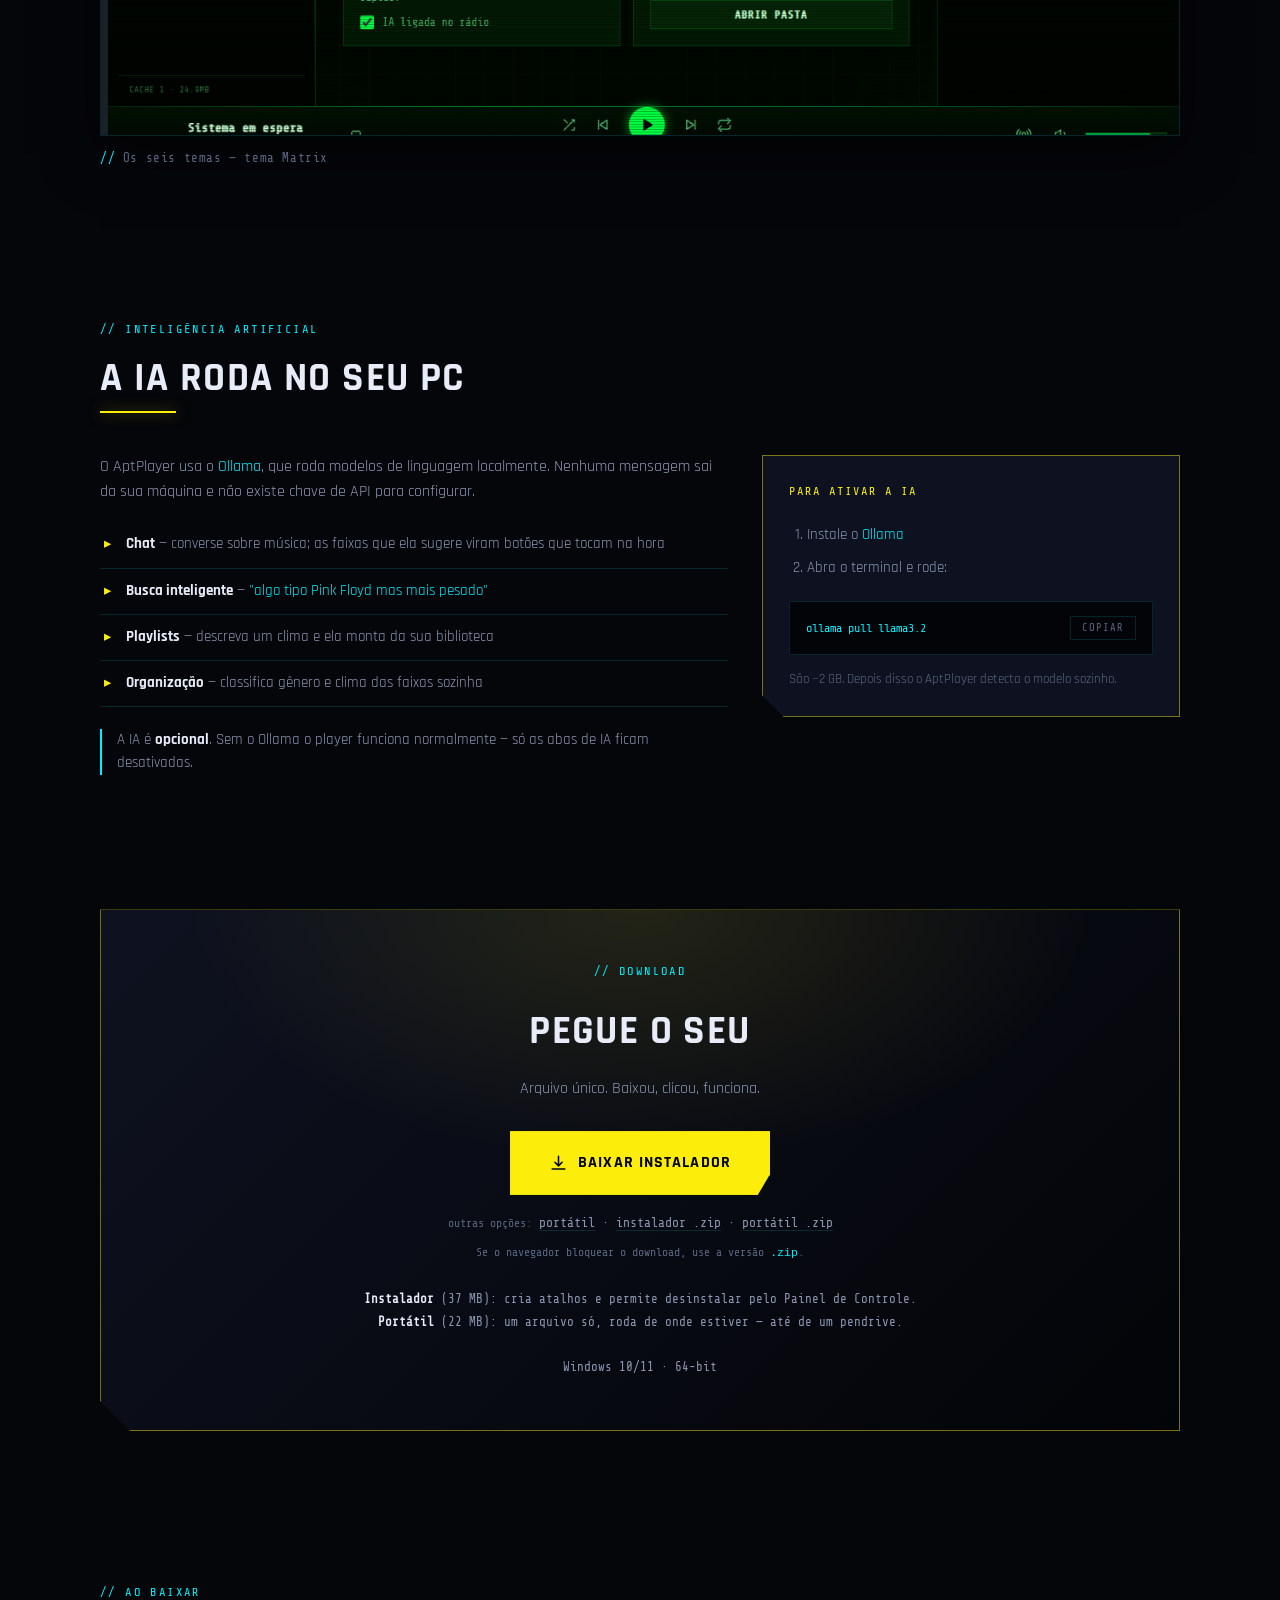
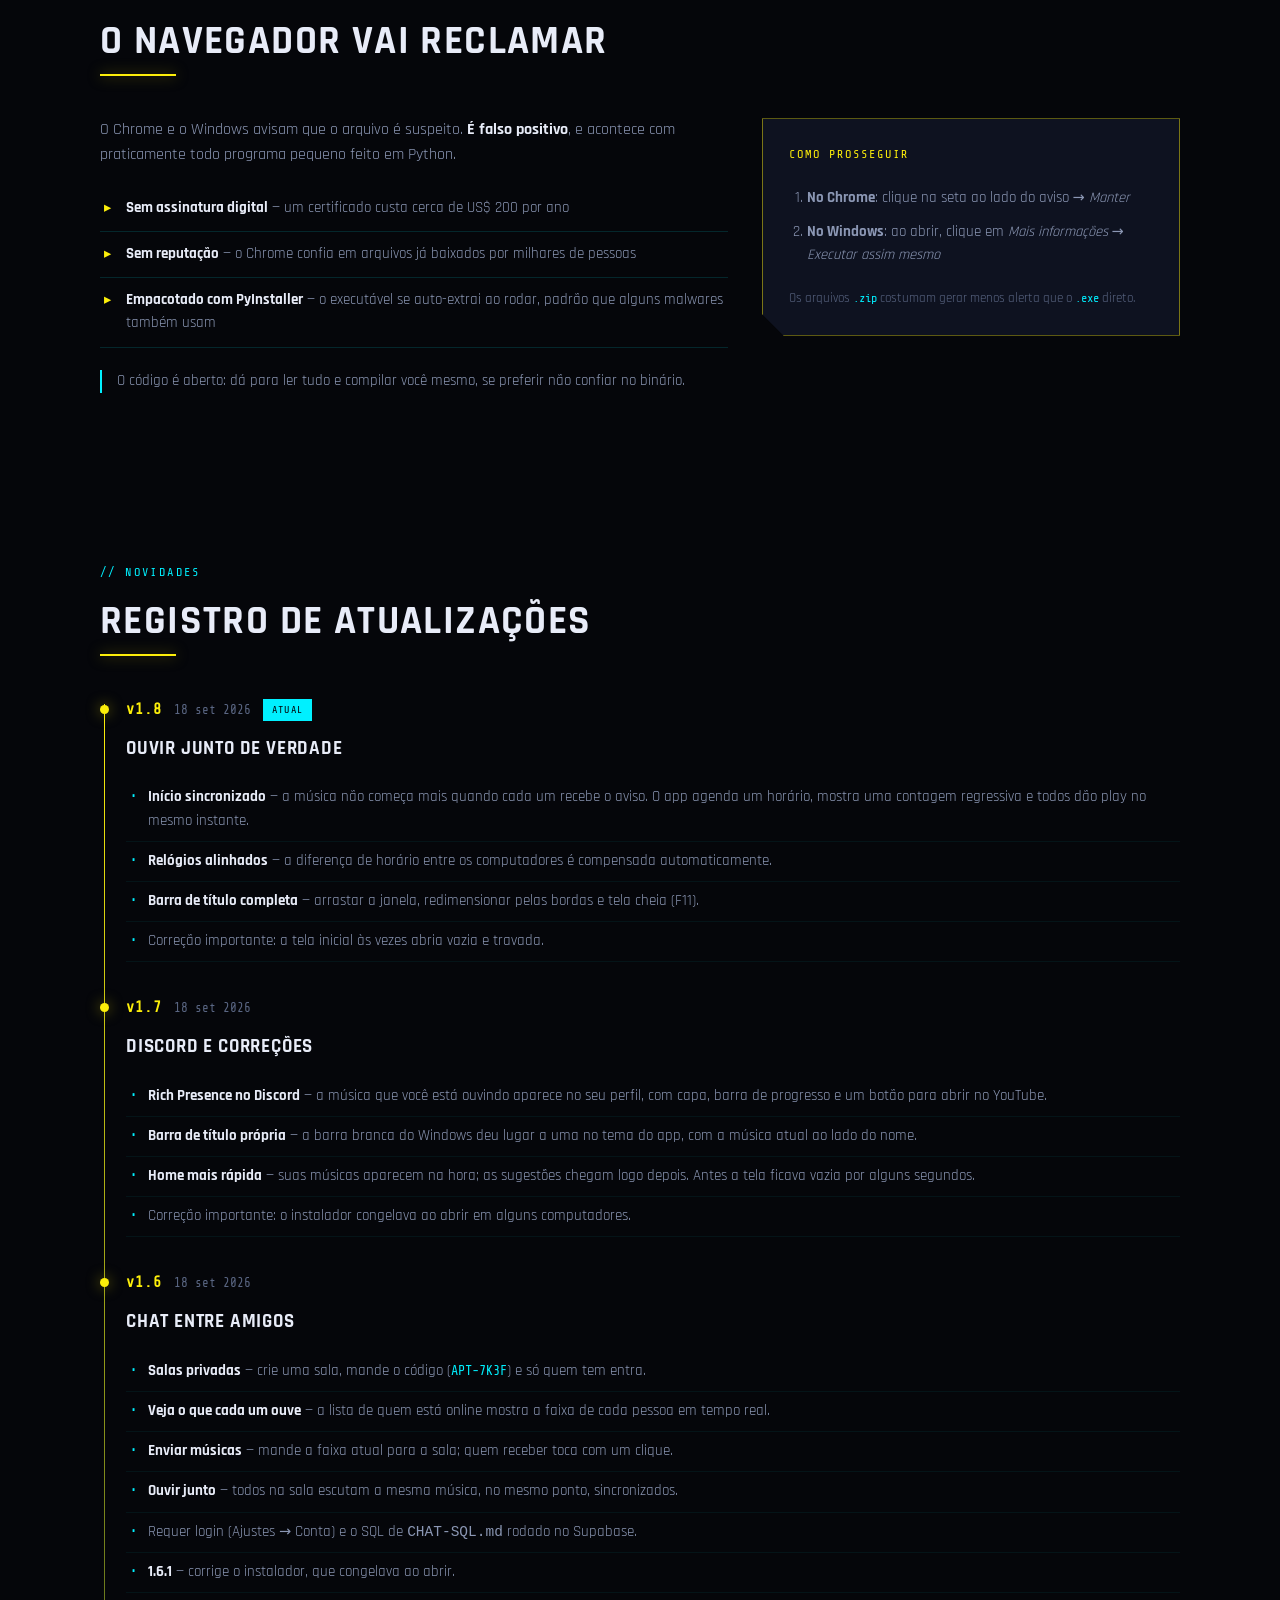
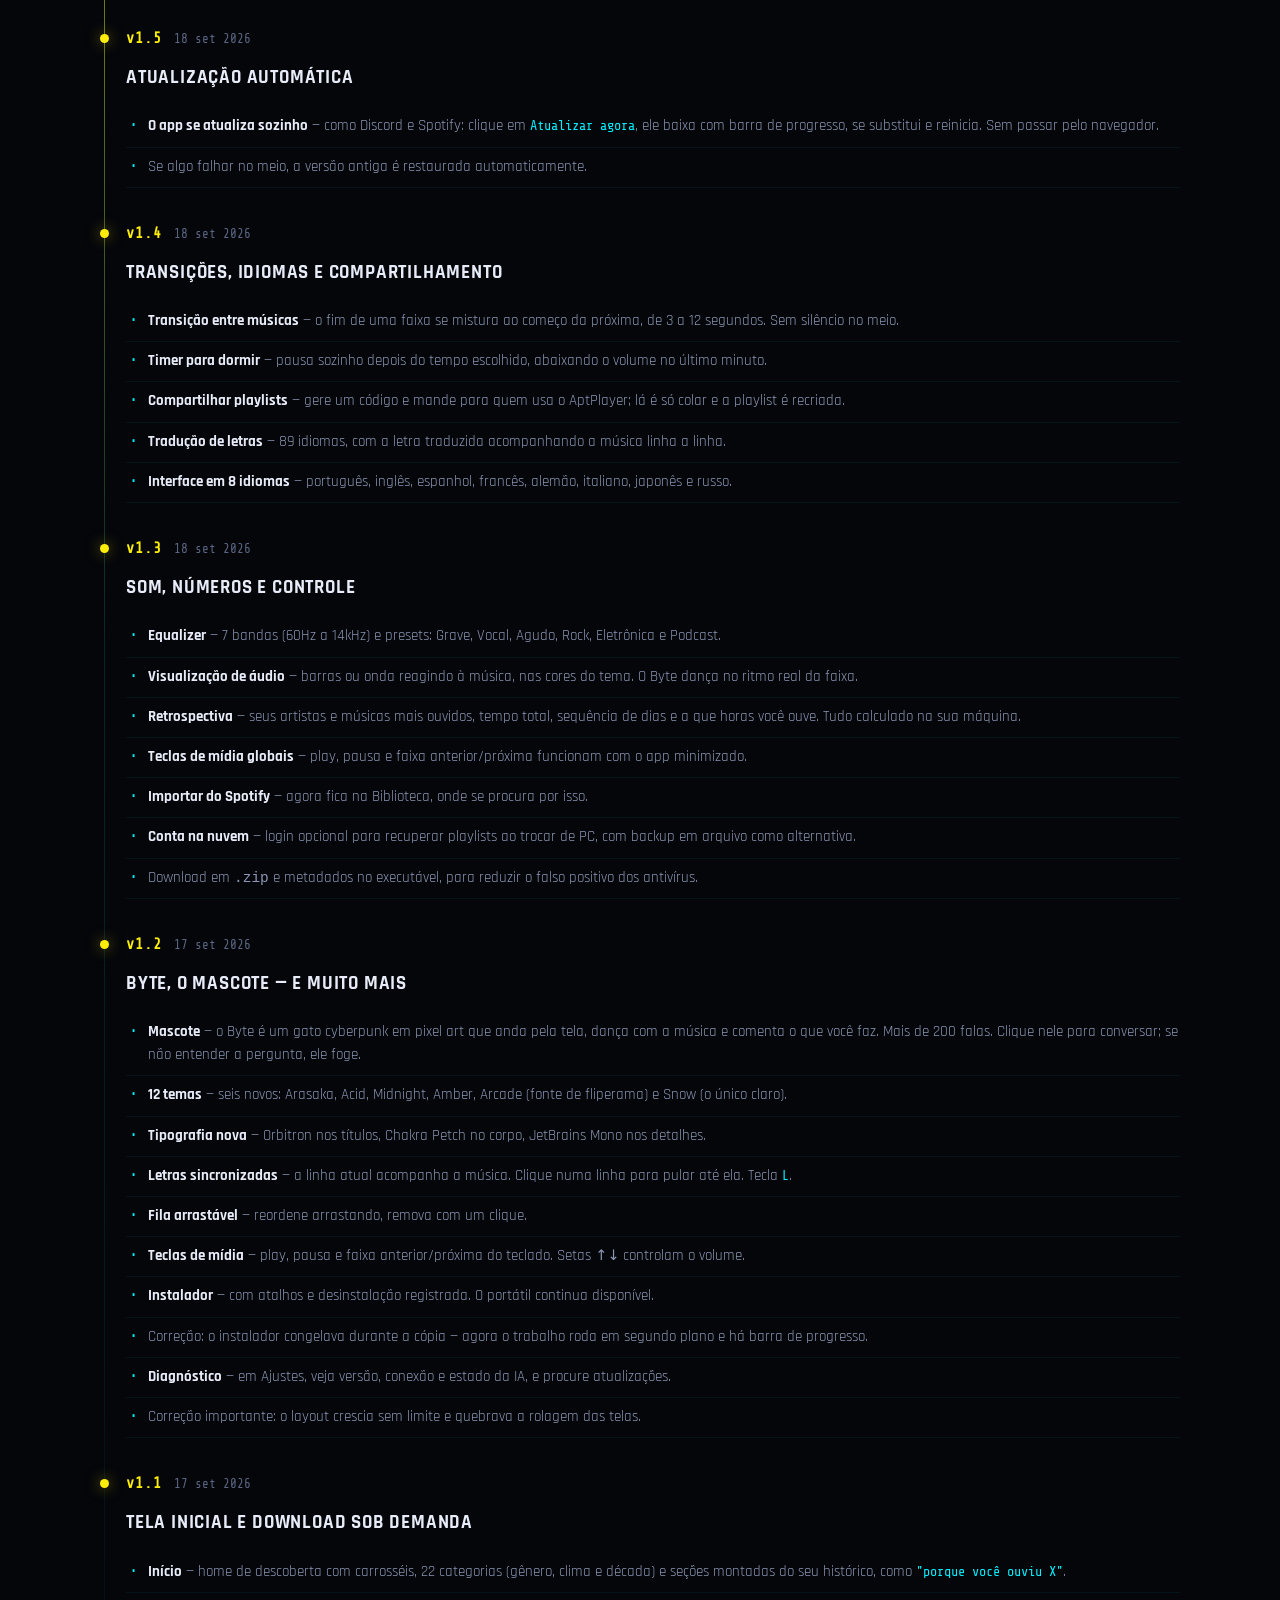
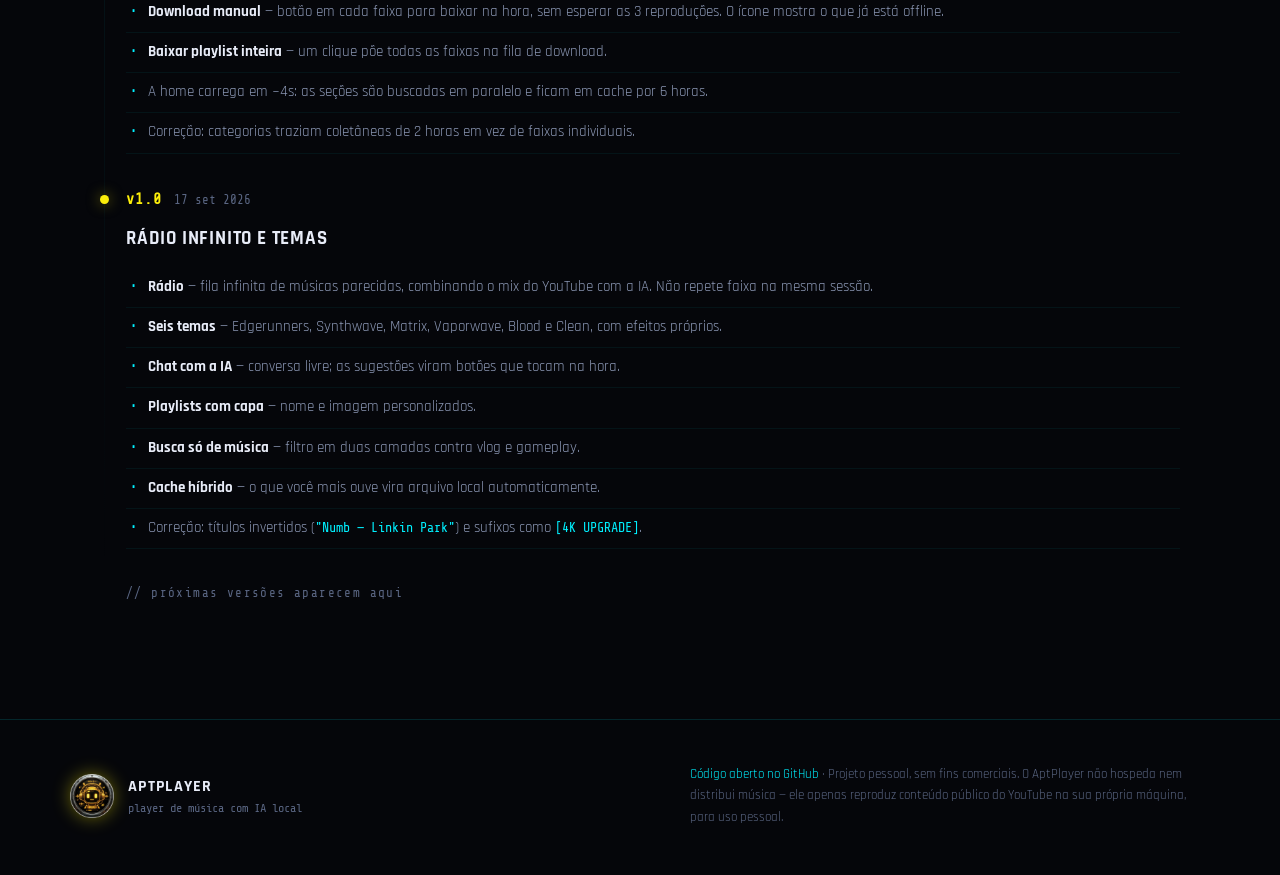
==== commit fe51dc41: "v1.8: inicio sincronizado, barra de titulo completa e correcao da home vazia" ====
--- a/site/index.html
+++ b/site/index.html
@@ -40,7 +40,7 @@
 <header class="hero" id="top">
   <div class="hero-inner">
     <div class="hero-text">
-      <div class="kicker">// v1.7.2 · Windows · instalador ou portátil</div>
+      <div class="kicker">// v1.8 · Windows · instalador ou portátil</div>
       <h1>Seu player.<br><span class="hl">Sua máquina.</span><br>Sem conta nenhuma.</h1>
       <p class="lead">
         Busca no YouTube, monta sua biblioteca, baixa o que você mais ouve e
@@ -325,9 +325,26 @@
       <div class="entry-mark"></div>
       <div class="entry-body">
         <div class="entry-head">
+          <span class="version">v1.8</span>
+          <span class="date">18 set 2026</span>
+          <span class="badge-new">atual</span>
+        </div>
+        <h3>Ouvir junto de verdade</h3>
+        <ul>
+          <li><strong>Início sincronizado</strong> — a música não começa mais quando cada um recebe o aviso. O app agenda um horário, mostra uma contagem regressiva e todos dão play no mesmo instante.</li>
+          <li><strong>Relógios alinhados</strong> — a diferença de horário entre os computadores é compensada automaticamente.</li>
+          <li><strong>Barra de título completa</strong> — arrastar a janela, redimensionar pelas bordas e tela cheia (F11).</li>
+          <li>Correção importante: a tela inicial às vezes abria vazia e travada.</li>
+        </ul>
+      </div>
+    </article>
+
+    <article class="entry">
+      <div class="entry-mark"></div>
+      <div class="entry-body">
+        <div class="entry-head">
           <span class="version">v1.7</span>
           <span class="date">18 set 2026</span>
-          <span class="badge-new">atual</span>
         </div>
         <h3>Discord e correções</h3>
         <ul>
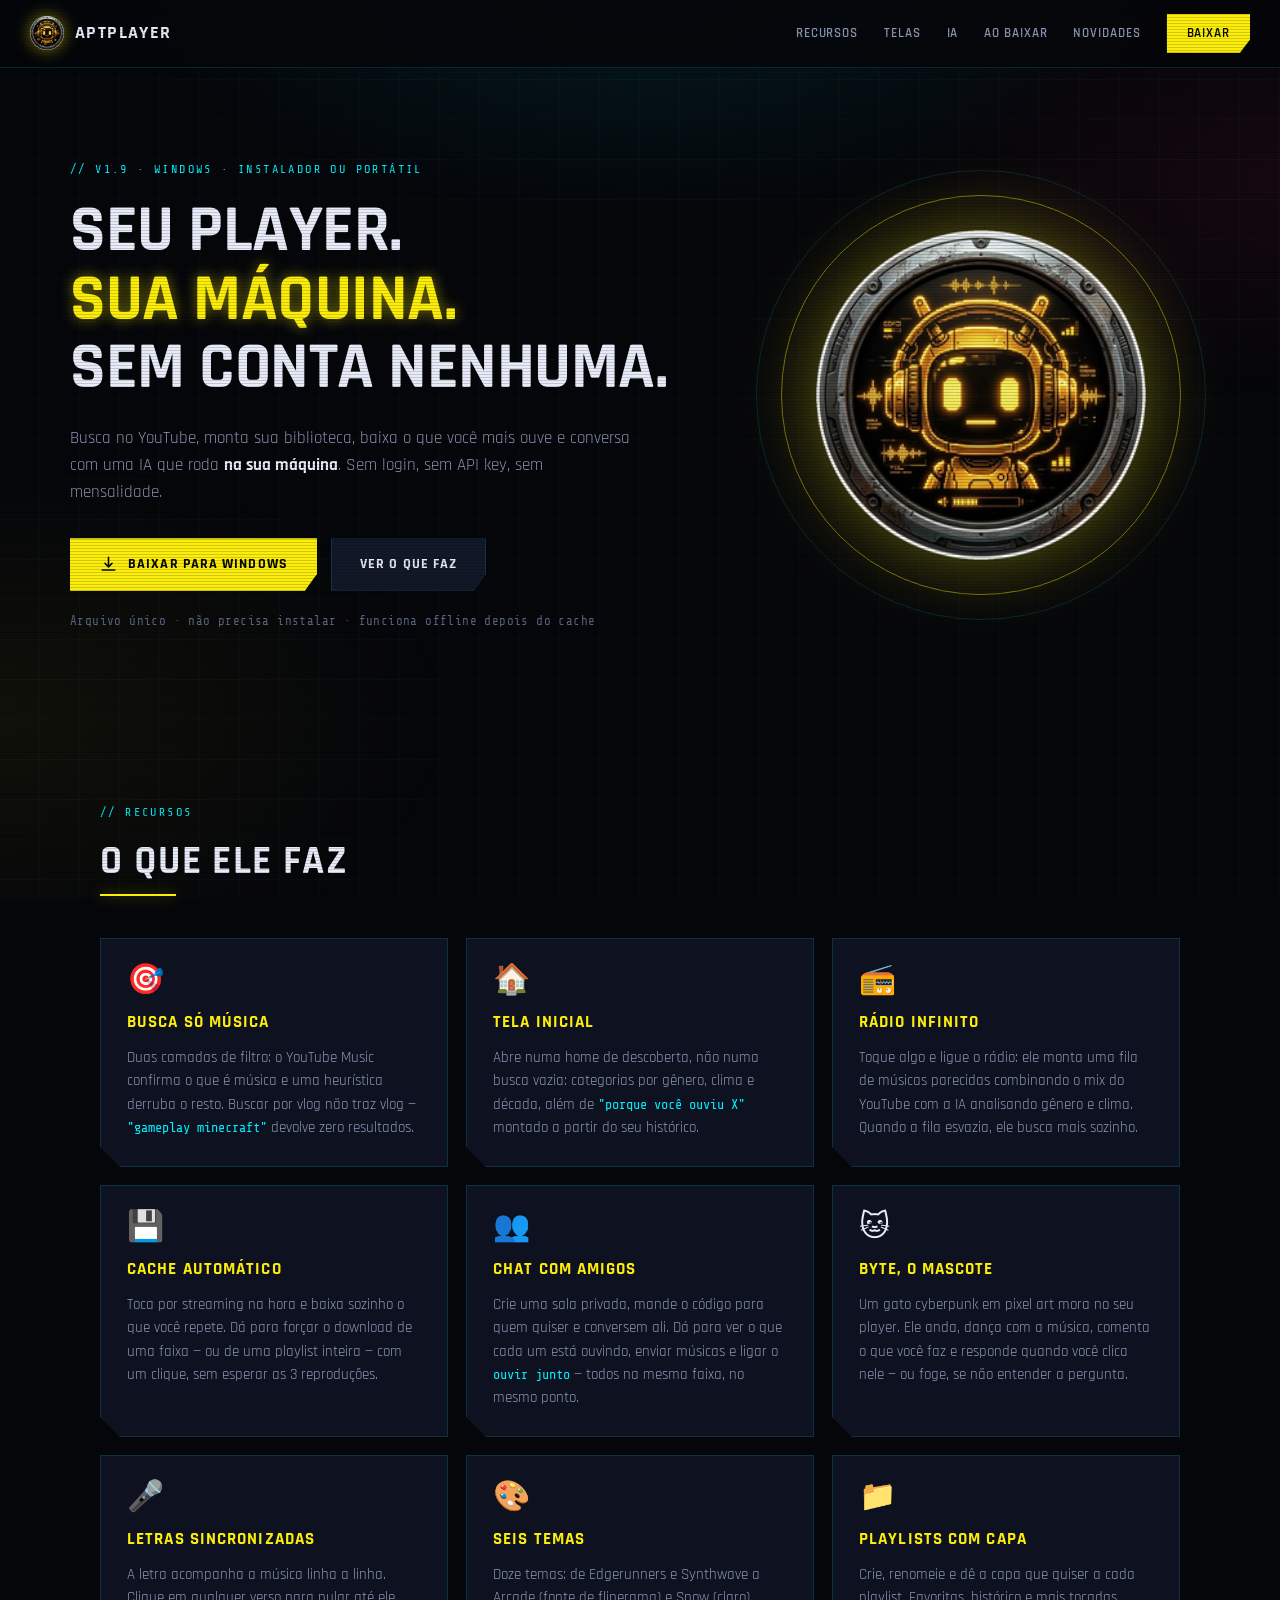
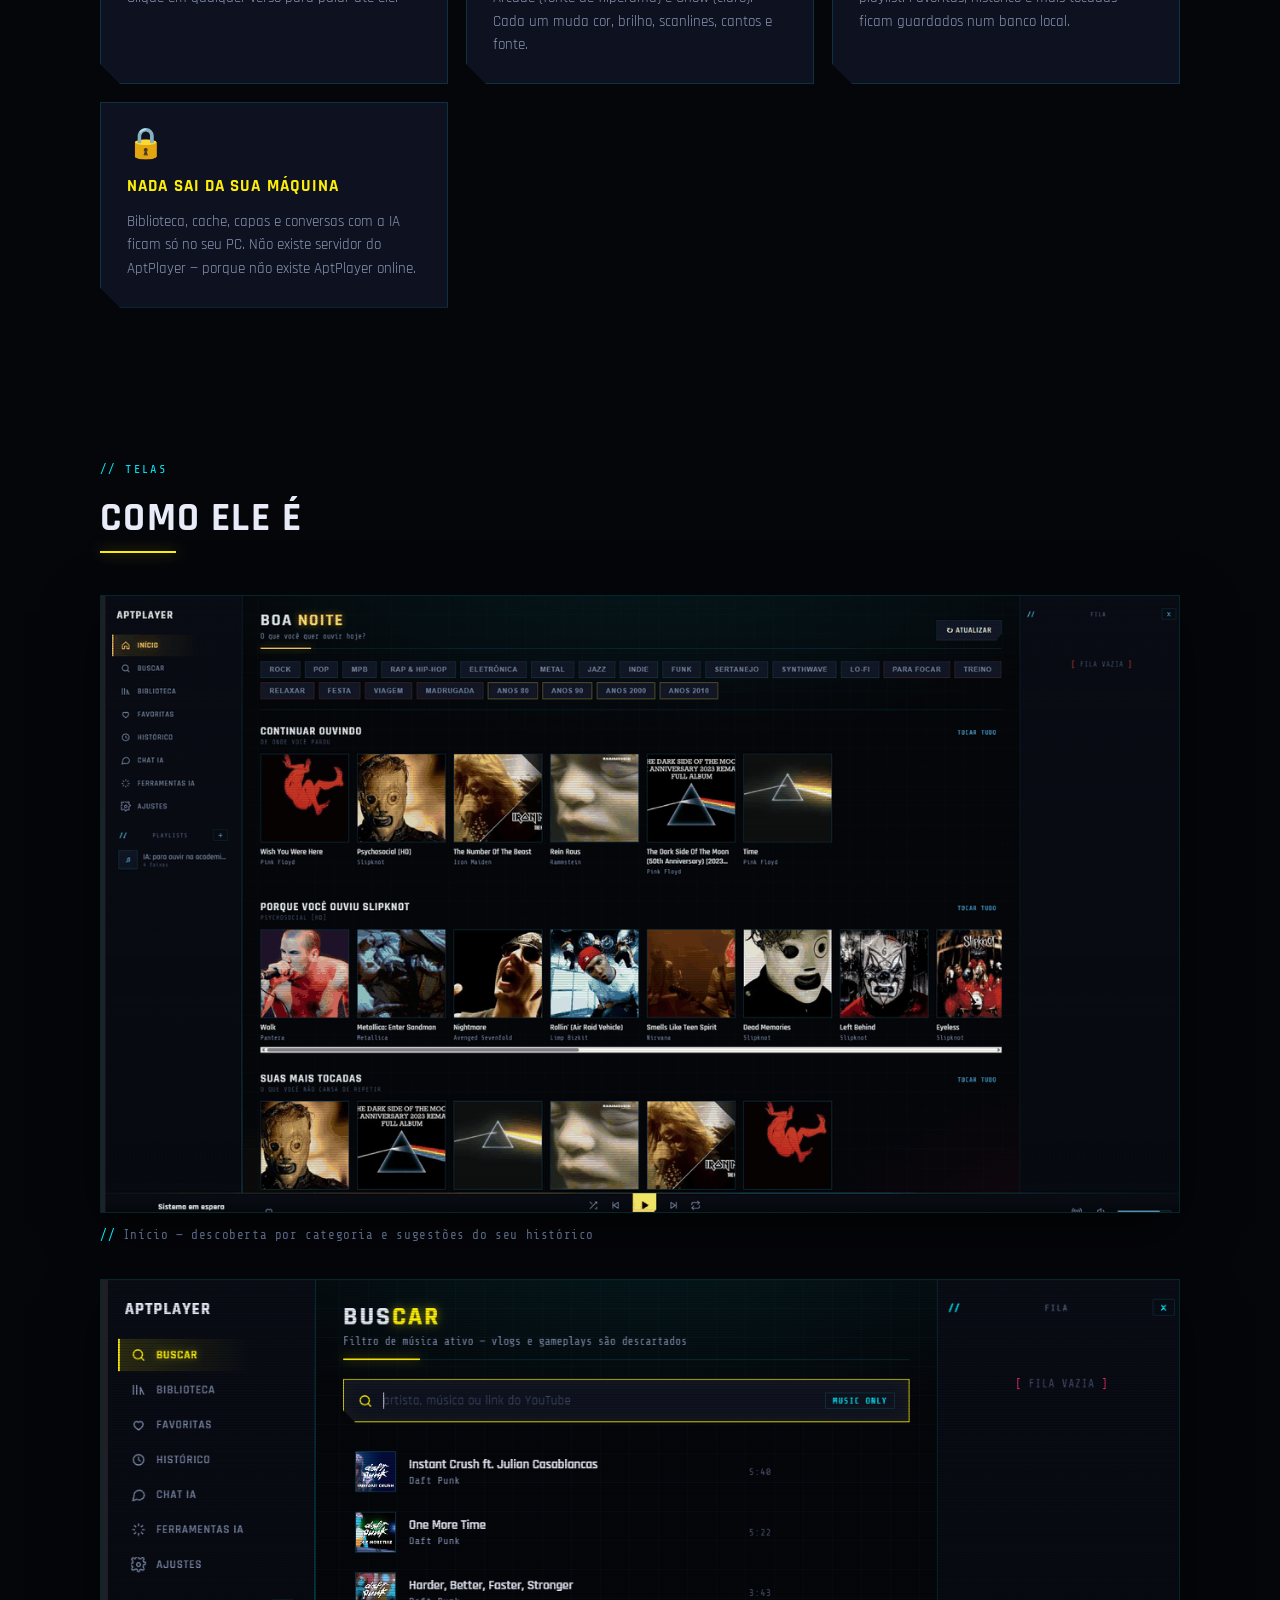
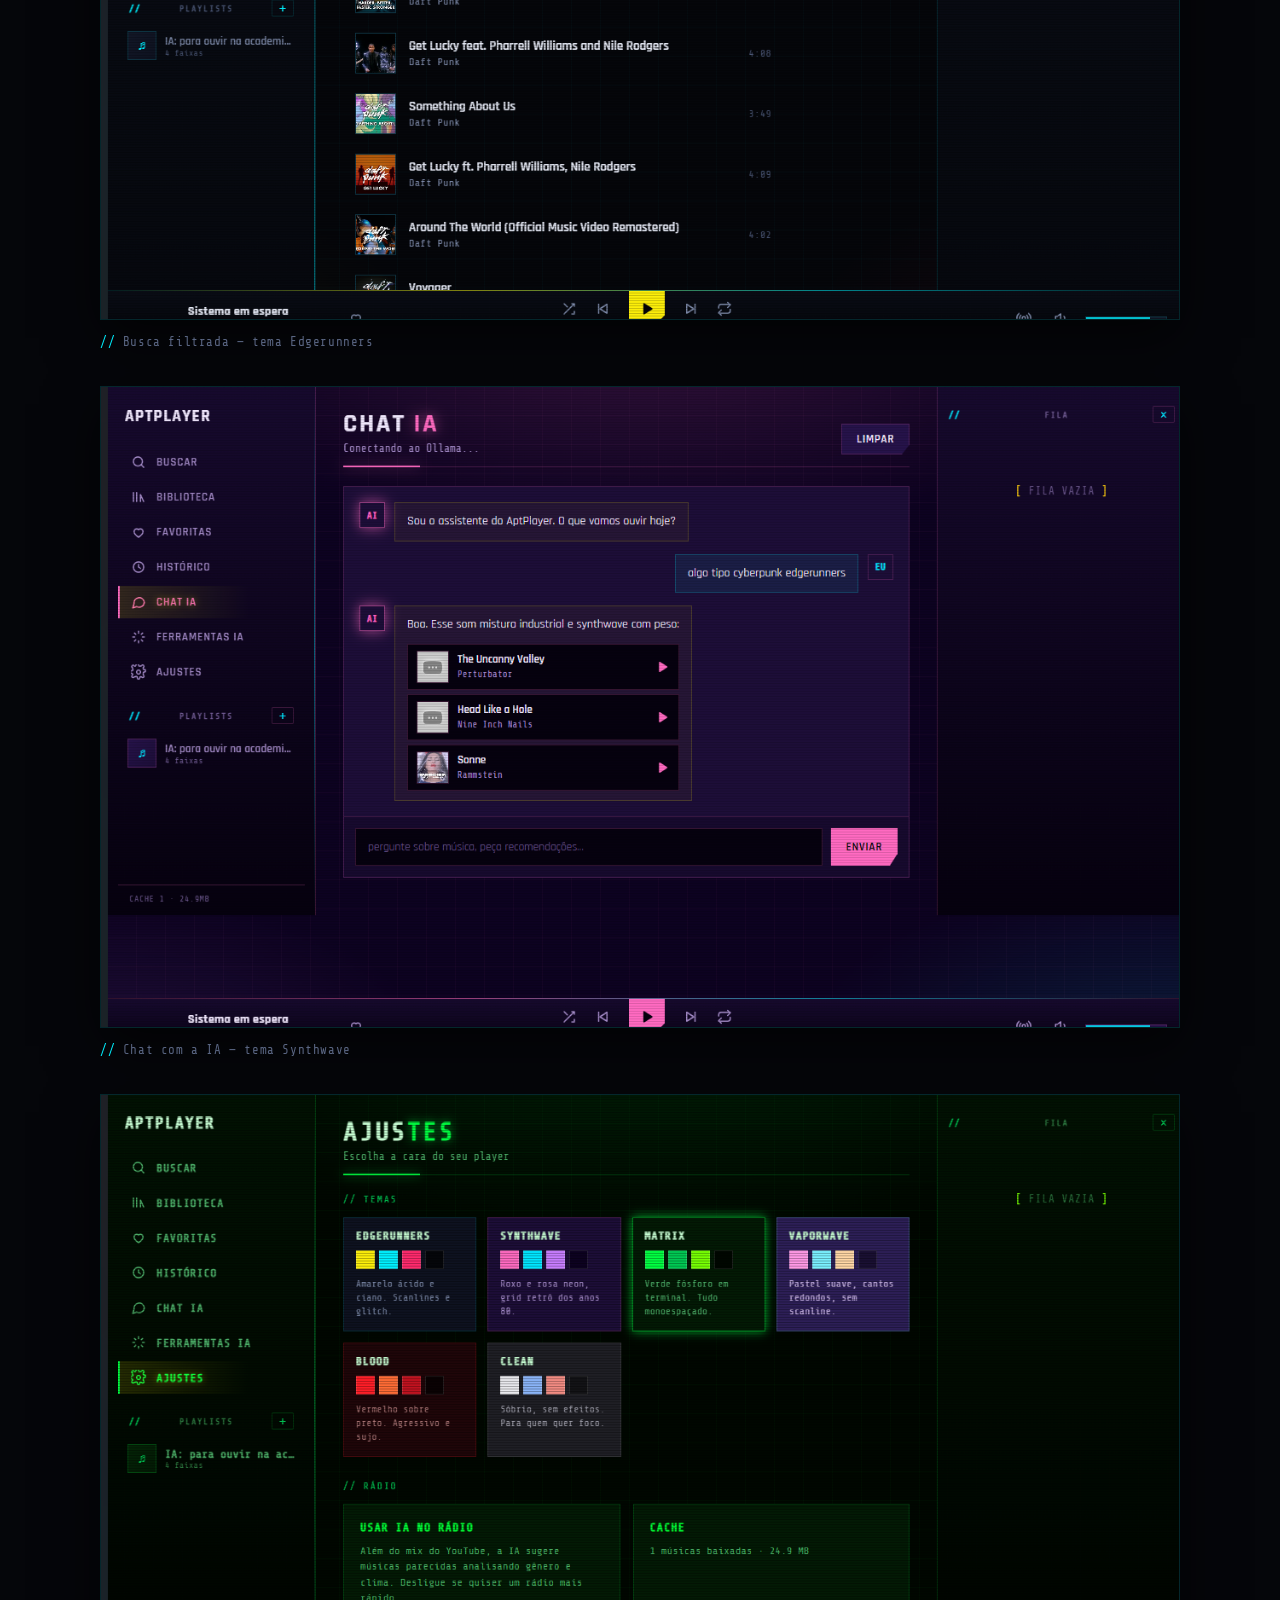
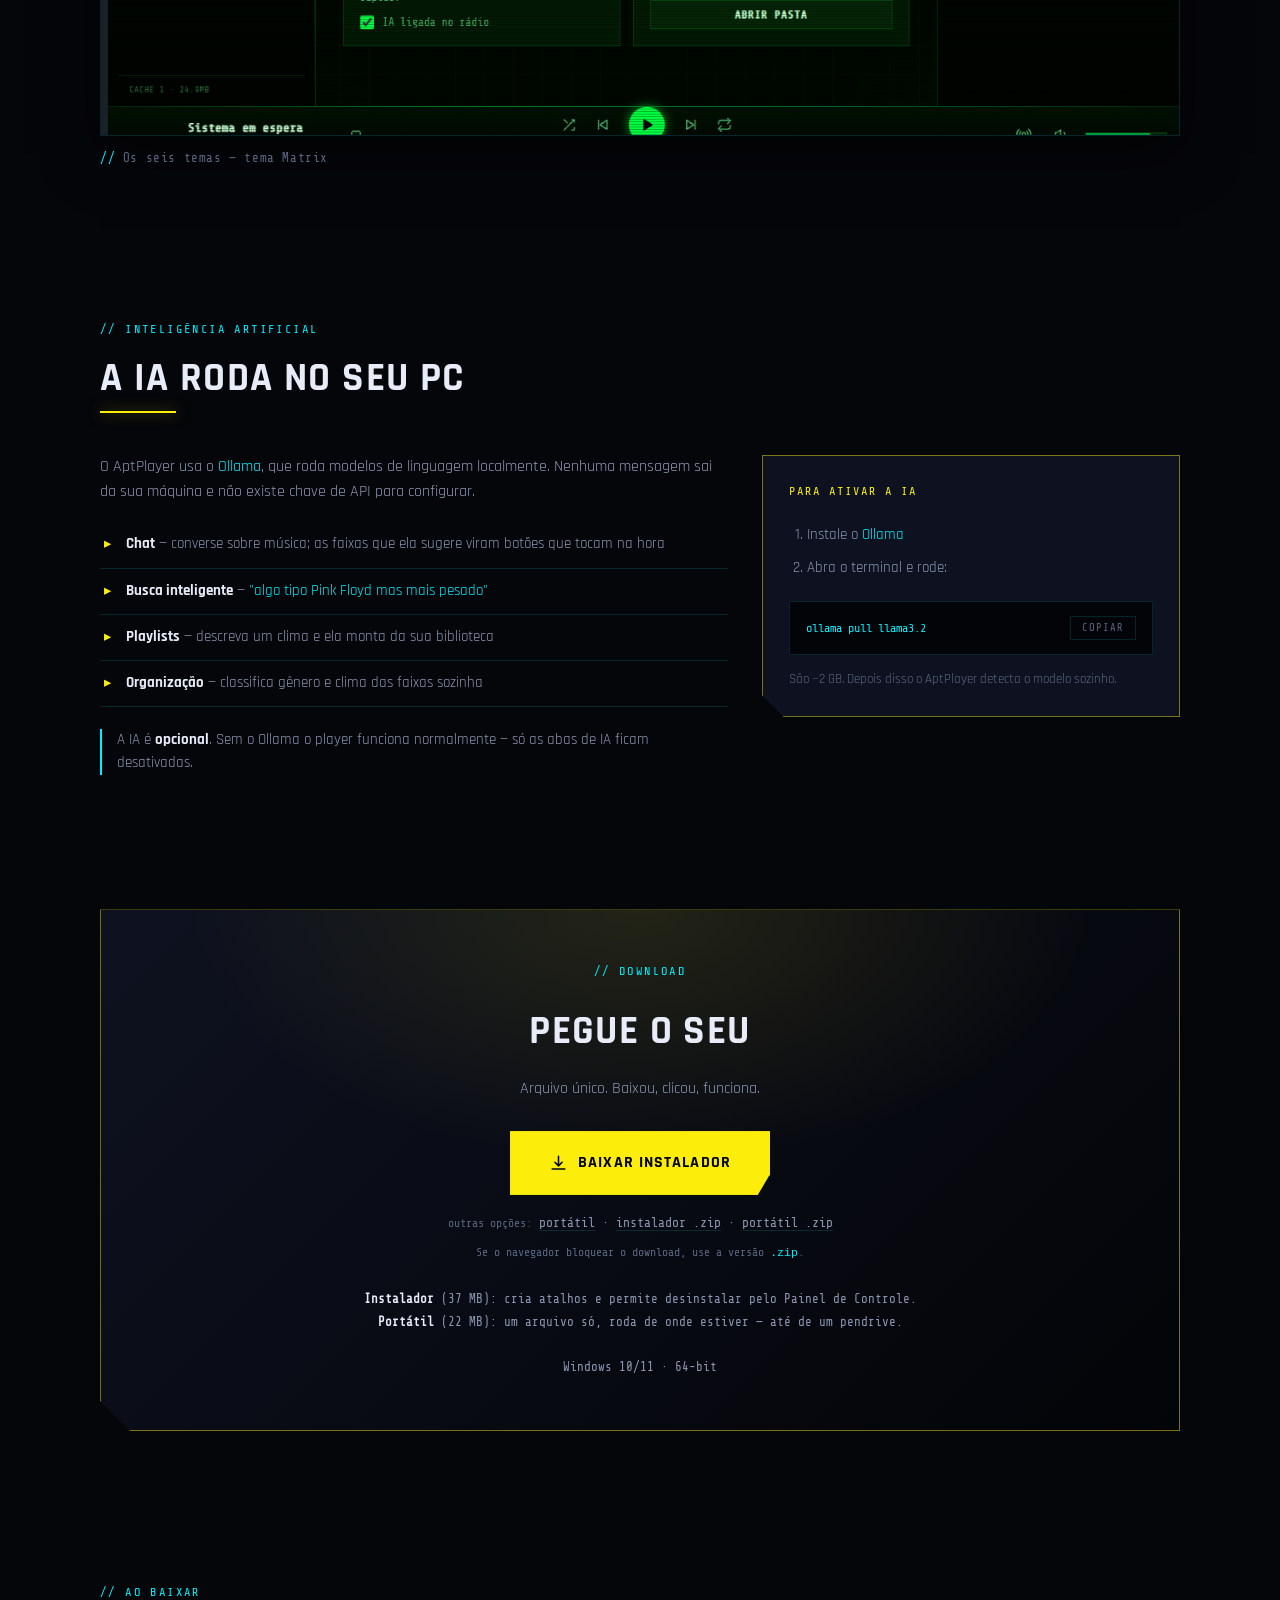
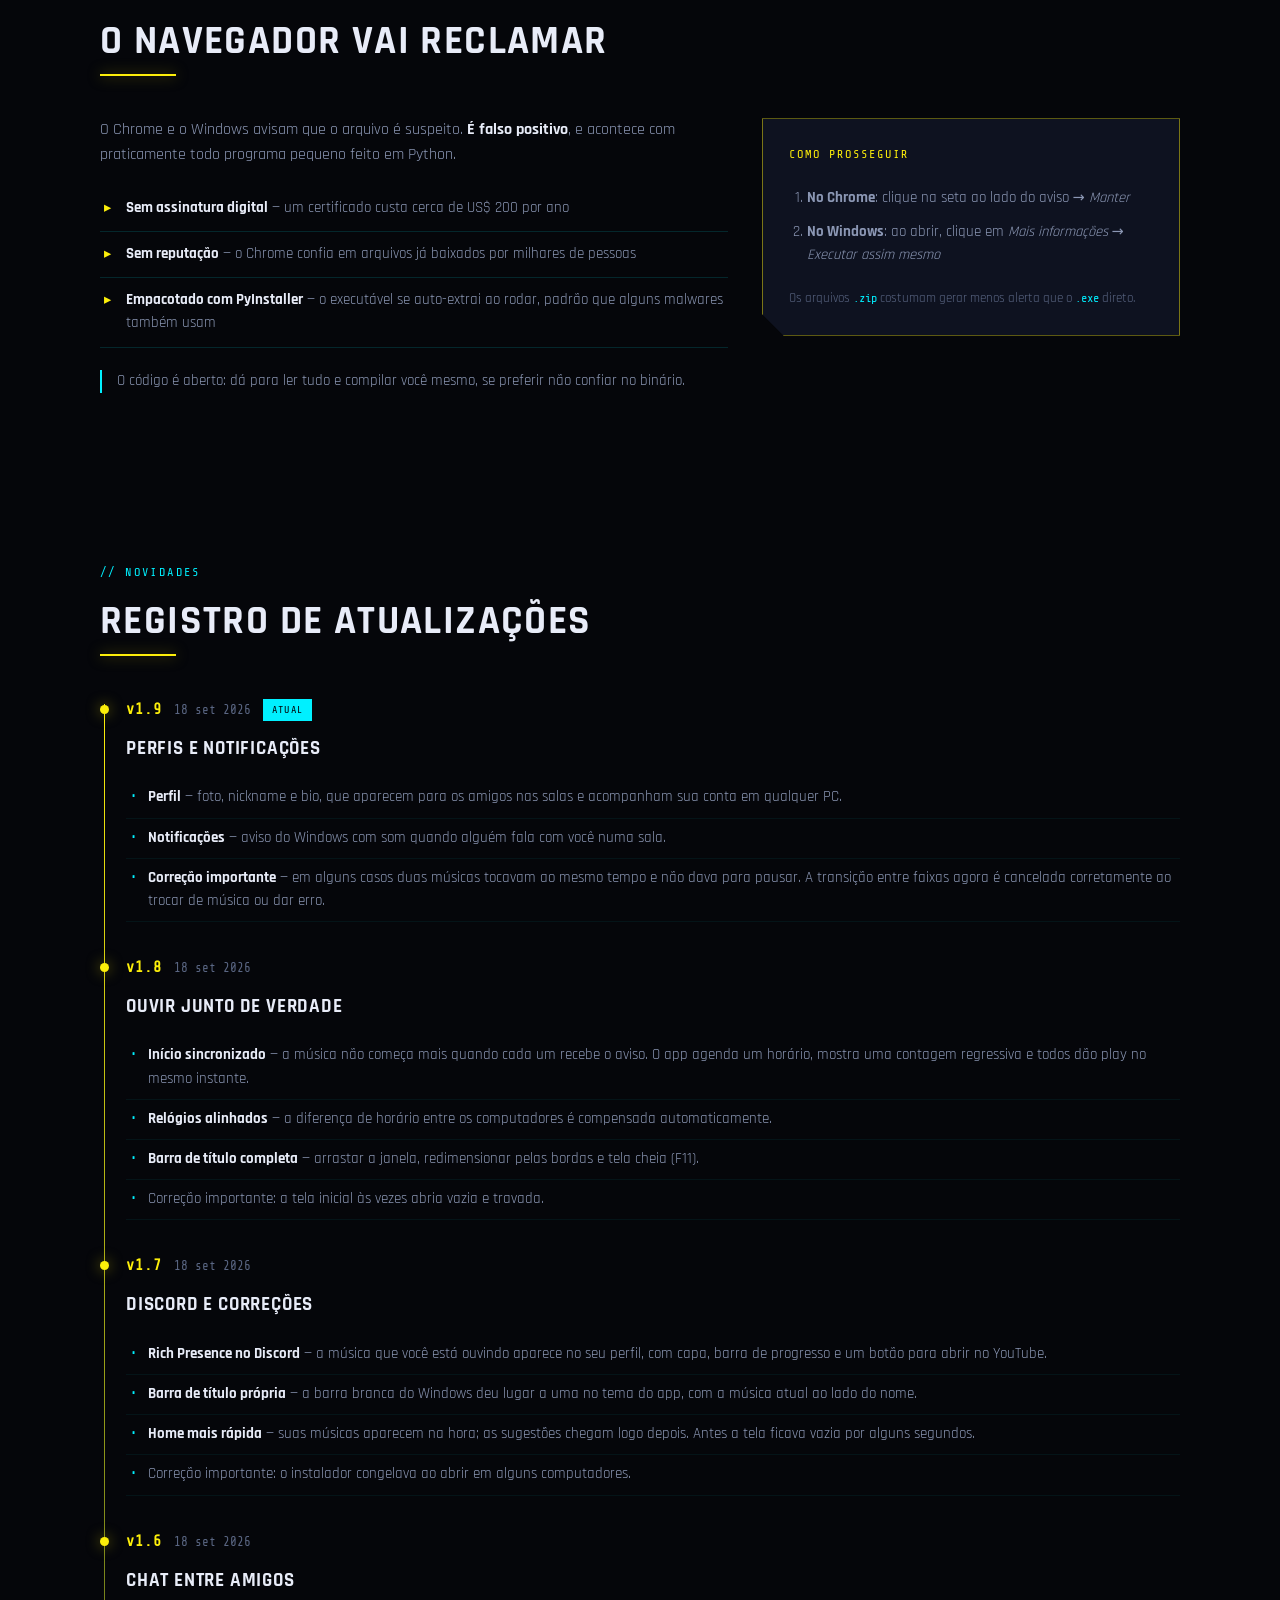
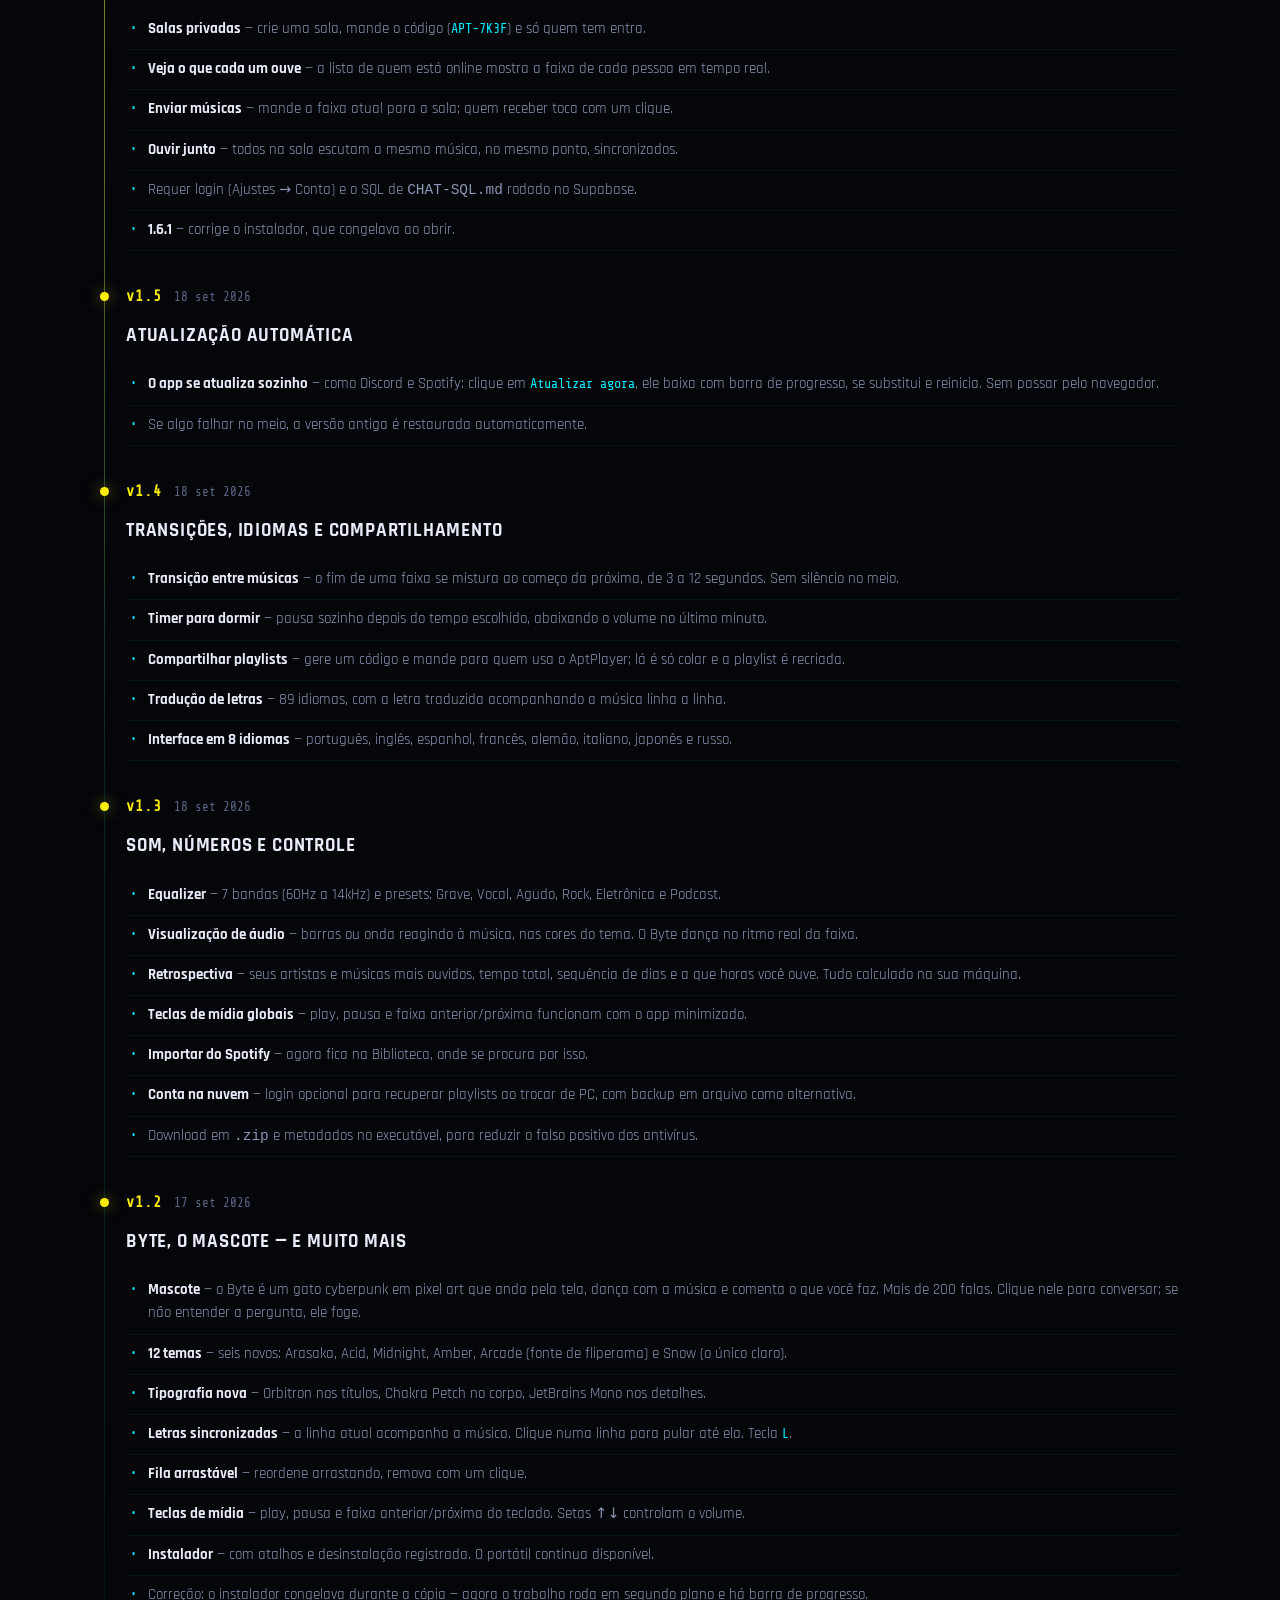
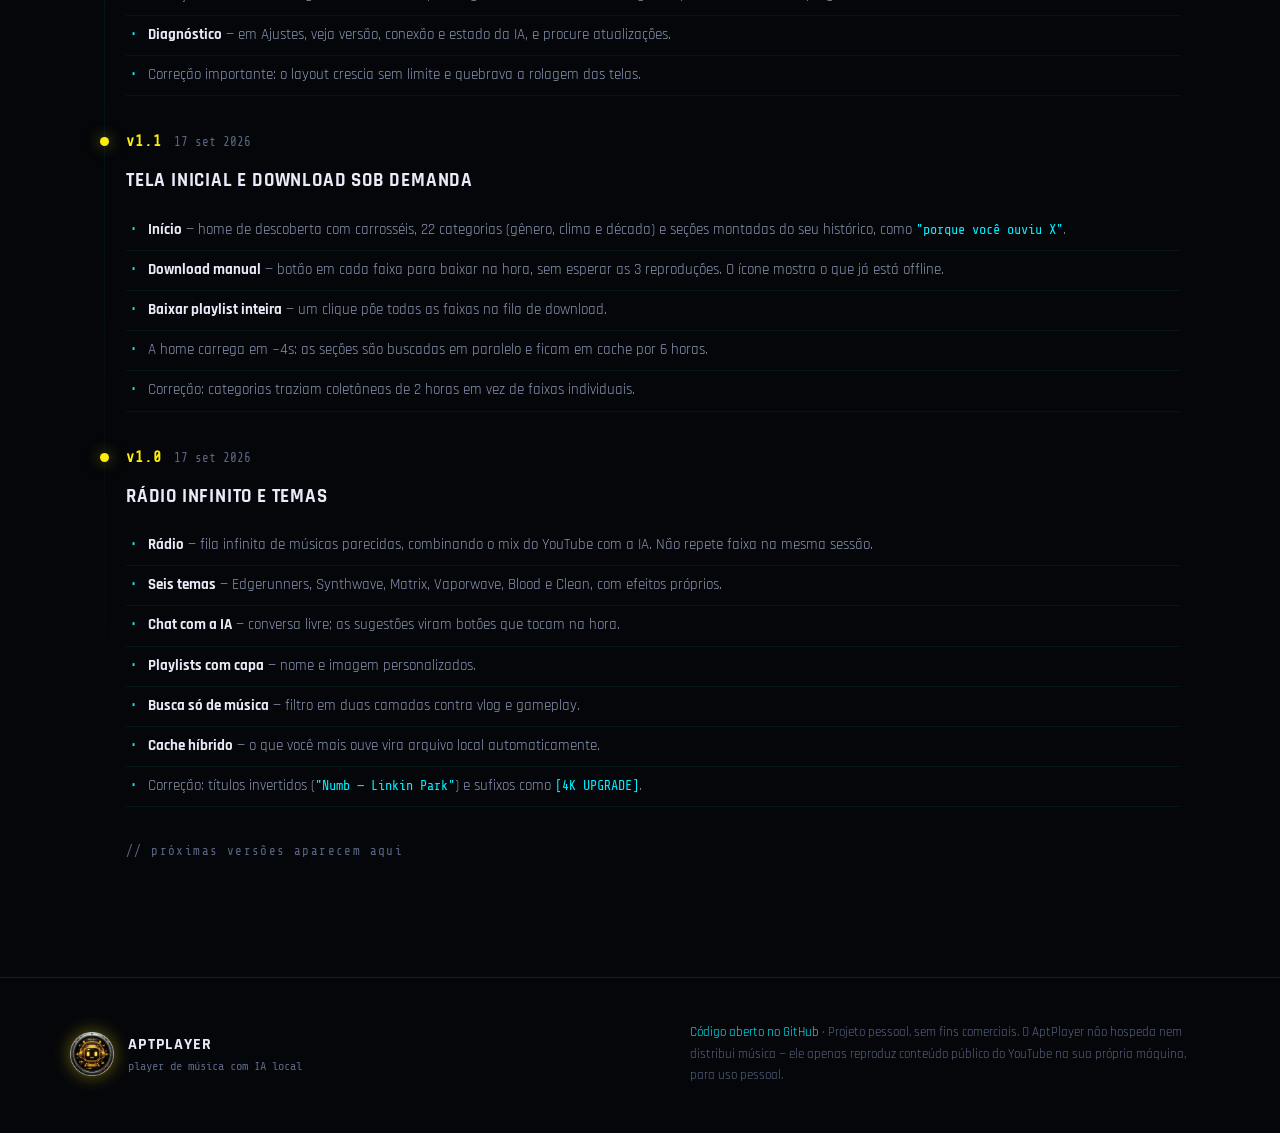
==== commit 428ad6fa: "v1.9: perfis, notificacoes e correcao de audio duplicado" ====
--- a/site/index.html
+++ b/site/index.html
@@ -40,7 +40,7 @@
 <header class="hero" id="top">
   <div class="hero-inner">
     <div class="hero-text">
-      <div class="kicker">// v1.8 · Windows · instalador ou portátil</div>
+      <div class="kicker">// v1.9 · Windows · instalador ou portátil</div>
       <h1>Seu player.<br><span class="hl">Sua máquina.</span><br>Sem conta nenhuma.</h1>
       <p class="lead">
         Busca no YouTube, monta sua biblioteca, baixa o que você mais ouve e
@@ -325,9 +325,25 @@
       <div class="entry-mark"></div>
       <div class="entry-body">
         <div class="entry-head">
+          <span class="version">v1.9</span>
+          <span class="date">18 set 2026</span>
+          <span class="badge-new">atual</span>
+        </div>
+        <h3>Perfis e notificações</h3>
+        <ul>
+          <li><strong>Perfil</strong> — foto, nickname e bio, que aparecem para os amigos nas salas e acompanham sua conta em qualquer PC.</li>
+          <li><strong>Notificações</strong> — aviso do Windows com som quando alguém fala com você numa sala.</li>
+          <li><strong>Correção importante</strong> — em alguns casos duas músicas tocavam ao mesmo tempo e não dava para pausar. A transição entre faixas agora é cancelada corretamente ao trocar de música ou dar erro.</li>
+        </ul>
+      </div>
+    </article>
+
+    <article class="entry">
+      <div class="entry-mark"></div>
+      <div class="entry-body">
+        <div class="entry-head">
           <span class="version">v1.8</span>
           <span class="date">18 set 2026</span>
-          <span class="badge-new">atual</span>
         </div>
         <h3>Ouvir junto de verdade</h3>
         <ul>
